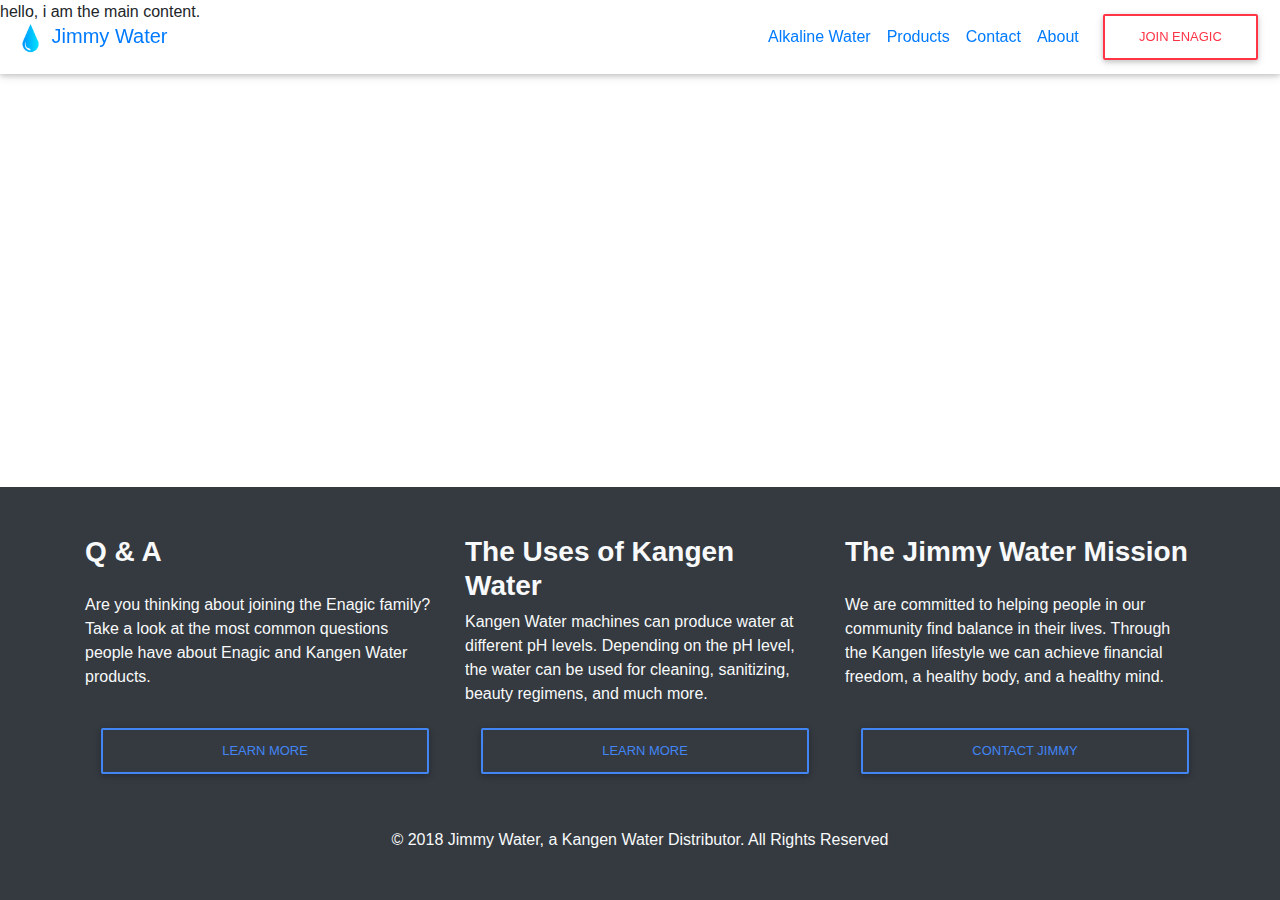
==== index.html @ 12854a45 "added page layout template to each page with working page links, footer, and favicon." ====
<!DOCTYPE html>

<head>
  <title>Kangen Water Distributor & Enagic Sponsor | Jimmy Water</title>
  <meta name="description" content="Jimmy Water is the premier distributor of Kangen Water products and your number one source for alkaline water education and news" />
  <meta charset="utf-8" />
  <meta http-equiv="X-UA-Compatible" content="IE=edge" />
  <meta name="viewport" content="width=device-width, initial-scale=1" />
  <link rel="apple-touch-icon" sizes="57x57" href="/assets/favicon/apple-icon-57x57.png">
  <link rel="apple-touch-icon" sizes="60x60" href="/assets/favicon/apple-icon-60x60.png">
  <link rel="apple-touch-icon" sizes="72x72" href="/assets/favicon/apple-icon-72x72.png">
  <link rel="apple-touch-icon" sizes="76x76" href="/assets/favicon/apple-icon-76x76.png">
  <link rel="apple-touch-icon" sizes="114x114" href="/assets/favicon/apple-icon-114x114.png">
  <link rel="apple-touch-icon" sizes="120x120" href="/assets/favicon/apple-icon-120x120.png">
  <link rel="apple-touch-icon" sizes="144x144" href="/assets/favicon/apple-icon-144x144.png">
  <link rel="apple-touch-icon" sizes="152x152" href="/assets/favicon/apple-icon-152x152.png">
  <link rel="apple-touch-icon" sizes="180x180" href="/assets/favicon/apple-icon-180x180.png">
  <link rel="icon" type="image/png" sizes="192x192" href="/assets/favicon/android-icon-192x192.png">
  <link rel="icon" type="image/png" sizes="32x32" href="/assets/favicon/favicon-32x32.png">
  <link rel="icon" type="image/png" sizes="96x96" href="/assets/favicon/favicon-96x96.png">
  <link rel="icon" type="image/png" sizes="16x16" href="/assets/favicon/favicon-16x16.png">
  <link rel="manifest" href="/assets/favicon/manifest.json">
  <meta name="msapplication-TileColor" content="#ffffff">
  <meta name="msapplication-TileImage" content="/assets/favicon/ms-icon-144x144.png">
  <meta name="theme-color" content="#ffffff">
  <link rel="stylesheet" href="/css/bootstrap.css" />
  <link rel="stylesheet" href="/css/styles.css" />
</head>

<body class="Site">
  <header class="fixed-top">
    <div class="container-fluid p-0">
      <nav class="navbar navbar-expand-md">
        <a class="navbar-brand" href="/">
          <img src="assets/favicon/android-icon-96x96.png" height="30" alt="Jimmy-Water-Logo">
          Jimmy Water
        </a>

        <button class="navbar-toggler" type="button" data-toggle="collapse" data-target="#navbarNav3" aria-controls="navbarNav3"
          aria-expanded="false" aria-label="Toggle navigation">
          <span class="navbar-toggler-icon"></span>
        </button>

        <div class="collapse navbar-collapse" id="navbarNav3">
          <ul class="navbar-nav ml-auto">
            <li class="nav-item active">
              <a class="nav-link" href="/pages/kangen-alkaline-water/">Alkaline Water <span class="sr-only">(current)</span></a>
            </li>
            <li class="nav-item">
              <a class="nav-link" href="/pages/kangen-alkaline-water/products/">Products</a>
            </li>
            <li class="nav-item">
              <a class="nav-link" href="/pages/contact-jimmy/">Contact</a>
            </li>
            <li class="nav-item">
              <a class="nav-link" href="/pages/about-jimmy/">About</a>
            </li>
          </ul>

          <a class="btn btn-outline-danger ml-md-3" href="/pages/join-enagic/">Join Enagic</a>
        </div>
      </nav>
    </div>
  </header>
  <main class="Site-content">
    <p>hello, i am the main content.</p>
  </main>
  <footer class="fdb-block footer-large bg-dark">
    <div class="container py-5">
      <div class="row align-items-top text-center text-md-left text-light">
        <div class="col-12 col-sm-6 col-md-4 d-flex flex-column justify-content-between">
          <h3><strong>Q & A</strong></h3>
          <p>Are you thinking about joining the Enagic family? Take a look at the most common questions people have
            about Enagic and Kangen Water products.</p>
          <a class="btn btn-outline-primary ml-md-3 text-center" href="/pages/kangen-alkaline-water/Q&A/">Learn More</a>
        </div>

        <div class="col-12 col-sm-6 col-md-4 mt-4 mt-sm-0 d-flex flex-column justify-content-between">
          <h3><strong>The Uses of Kangen Water</strong></h3>
          <p>Kangen Water machines can produce water at different pH levels. Depending on the pH level, the water can
            be
            used for cleaning, sanitizing, beauty regimens, and much more. </p>
          <a class="btn btn-outline-primary ml-md-3 text-center" href="/pages/kangen-alkaline-water/Q&A/">Learn
            More</a>
        </div>

        <div class="col-12 col-md-4 mt-5 mt-md-0 d-flex flex-column justify-content-between text-md-left text-light">
          <h3><strong>The Jimmy Water Mission</strong></h3>
          <p>We are committed to helping people in our community find balance in their lives. Through the Kangen
            lifestyle we can achieve financial freedom, a healthy body, and a healthy mind. </p>
          <a class="btn btn-outline-primary ml-md-3 text-center" href="/pages/contact-jimmy/">Contact Jimmy</a>
        </div>
      </div>

      <div class="row mt-5">
        <div class="col text-center text-light">
          © 2018 Jimmy Water, a Kangen Water Distributor. All Rights Reserved
        </div>
      </div>
    </div>
  </footer>
</body>

</html>
---- css/styles.css ----
/* KEEPS FOOTER AT BOTTOM OF PAGE */

.Site {
  display: flex;
  min-height: 100vh;
  flex-direction: column;
}

.Site-content {
  flex: 1;
}
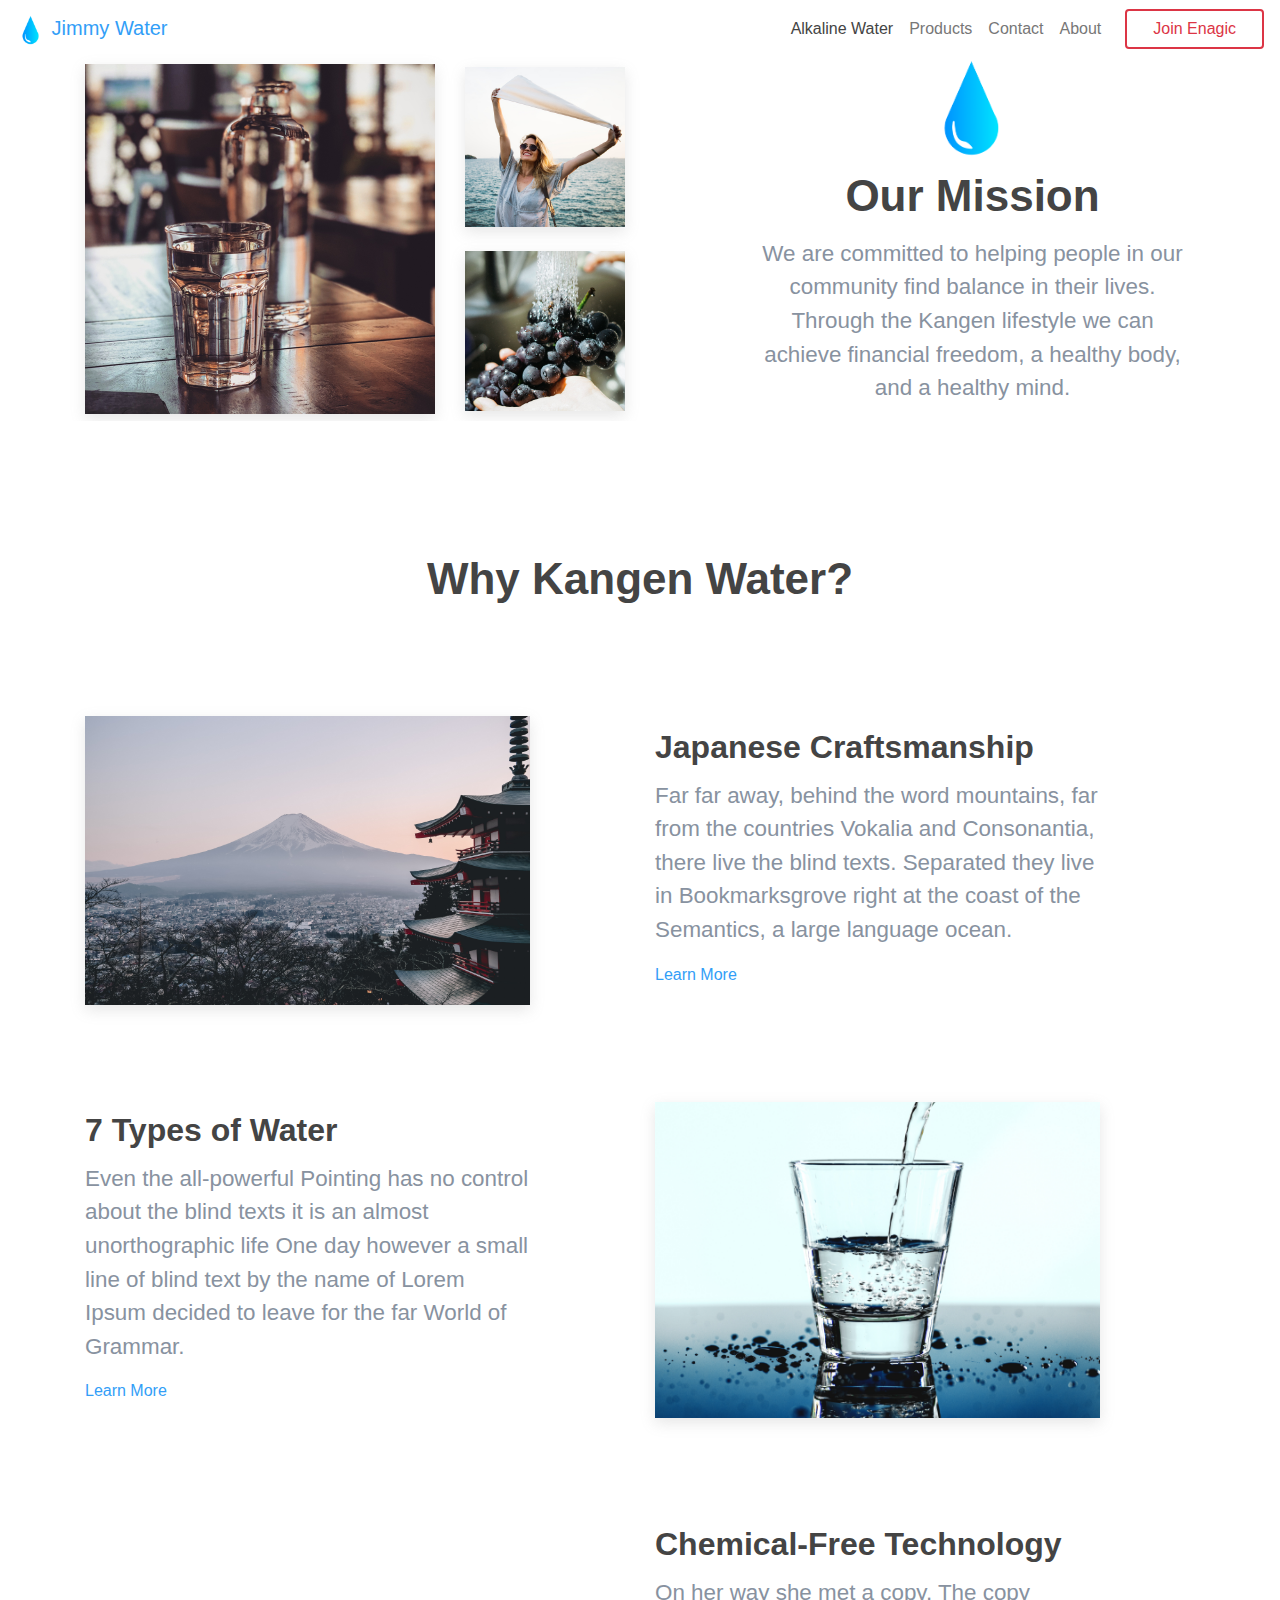
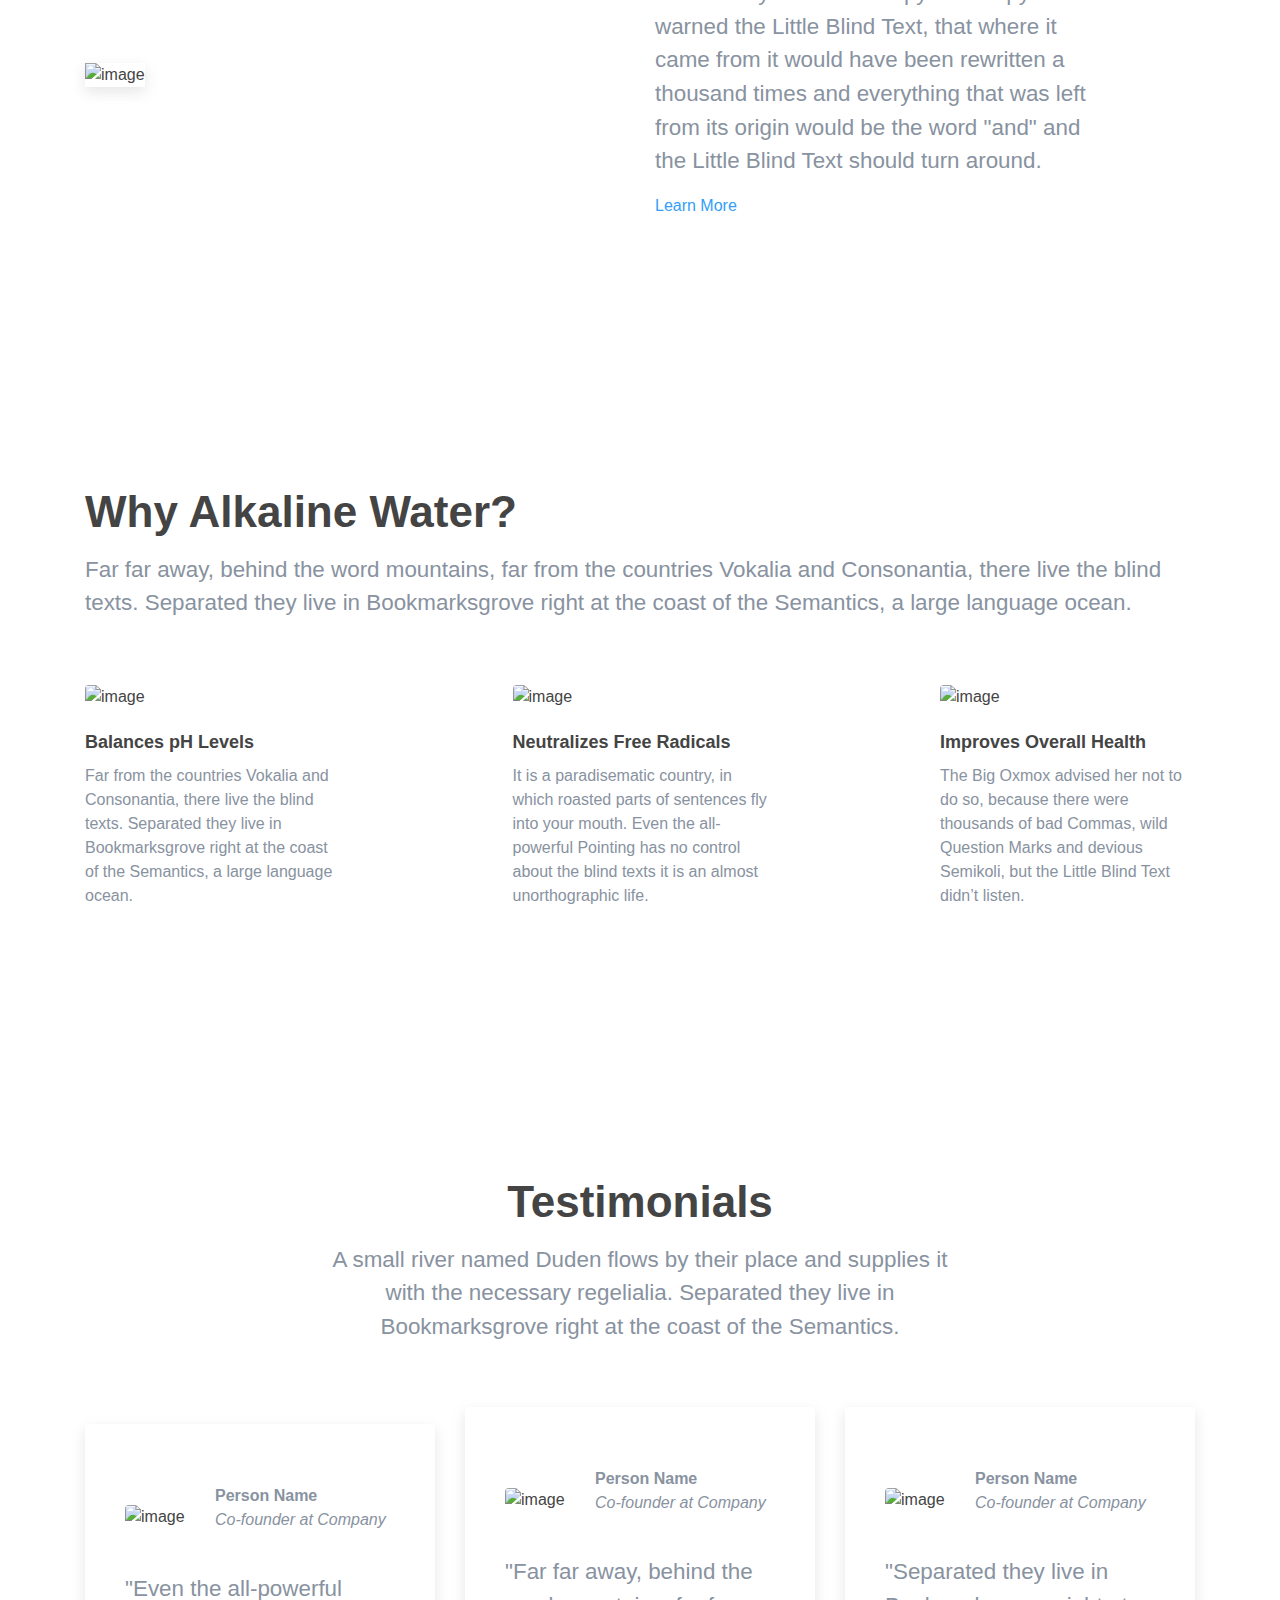
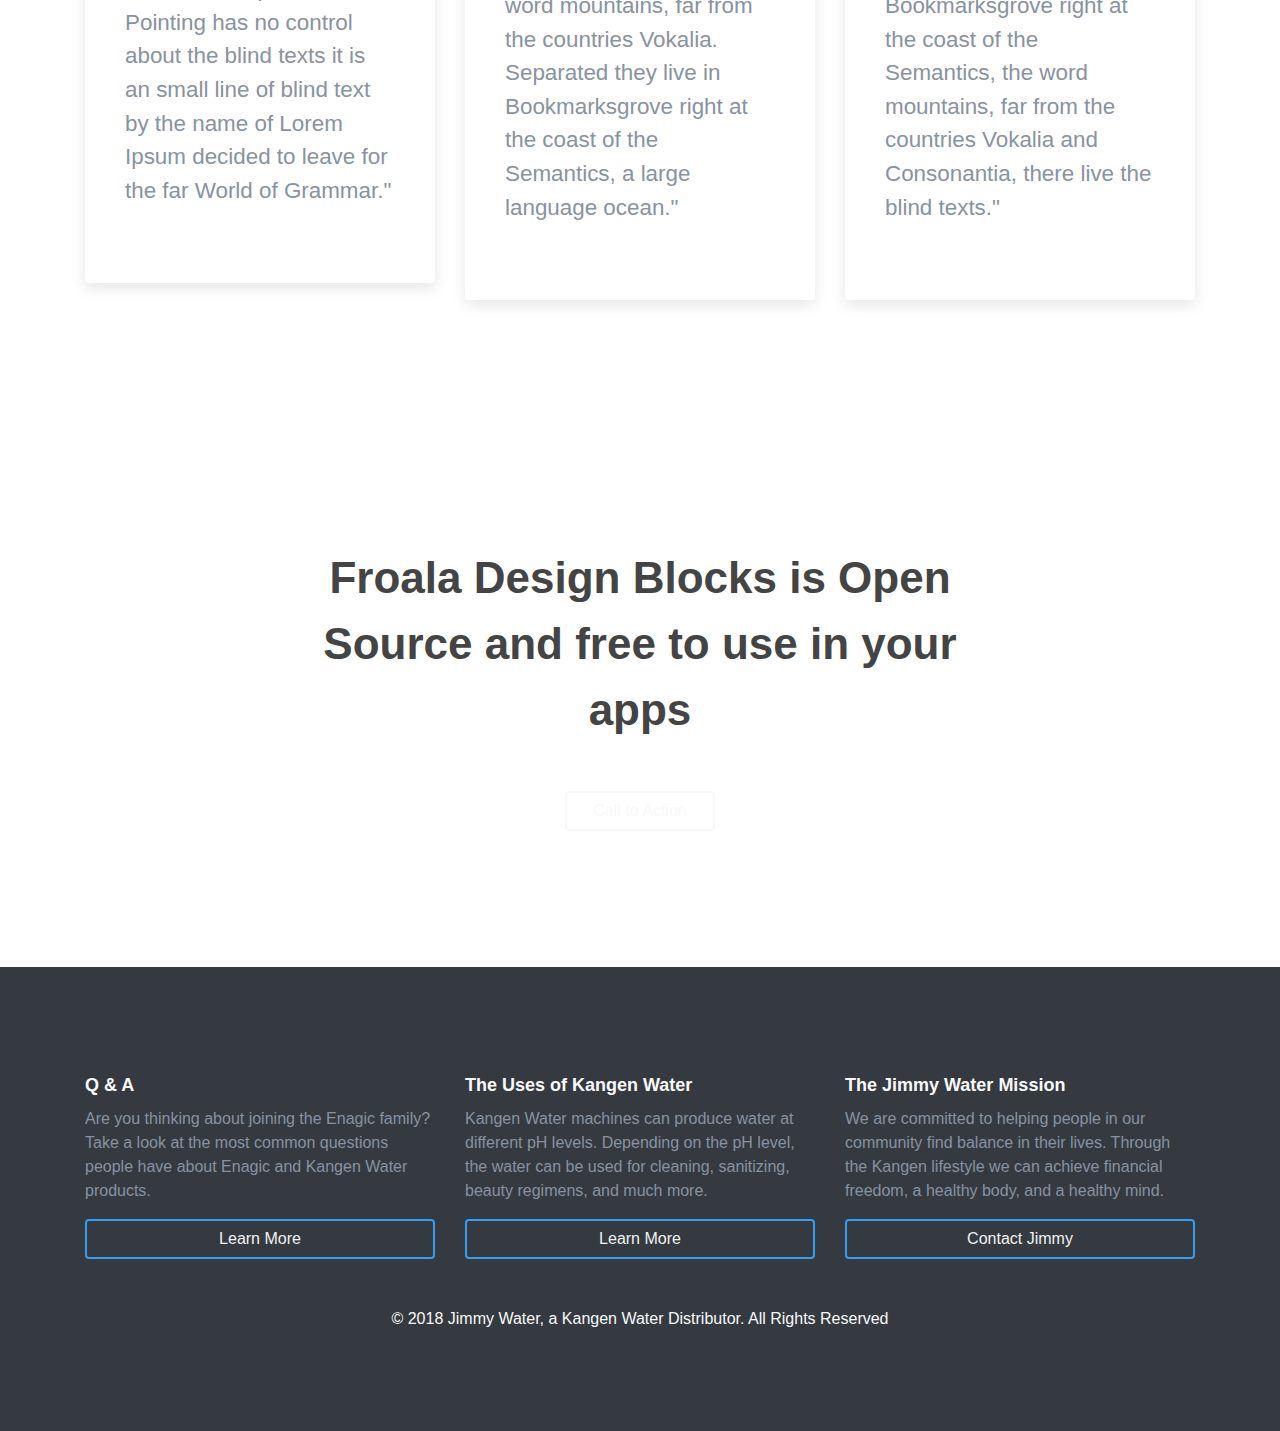
==== commit a4e983f5: "added content to homepage, fixed js file paths on each page" ====
--- a/index.html
+++ b/index.html
@@ -23,12 +23,14 @@
   <meta name="msapplication-TileColor" content="#ffffff">
   <meta name="msapplication-TileImage" content="/assets/favicon/ms-icon-144x144.png">
   <meta name="theme-color" content="#ffffff">
-  <link rel="stylesheet" href="/css/bootstrap.css" />
+  <link rel="stylesheet" href="/css/bootstrap.min.css" />
+  <link rel="stylesheet" href="/css/froala_blocks.min.css" />
   <link rel="stylesheet" href="/css/styles.css" />
 </head>
 
 <body class="Site">
-  <header class="fixed-top">
+
+  <header class="">
     <div class="container-fluid p-0">
       <nav class="navbar navbar-expand-md">
         <a class="navbar-brand" href="/">
@@ -63,16 +65,233 @@
     </div>
   </header>
   <main class="Site-content">
-    <p>hello, i am the main content.</p>
+    <section class="">
+      <div class="container">
+        <div class="row text-center align-items-center">
+          <div class="col-8 col-md-4">
+            <img alt="image" class="img-fluid shadow" src="/assets/Kangen-Alkaline-Water-in-Glass.jpg">
+          </div>
+
+          <div class="col-4 col-md-2">
+            <div class="row">
+              <div class="col-12">
+                <img alt="image" class="img-fluid shadow" src="/assets/woman-celebrates-enagic-family.jpg">
+              </div>
+            </div>
+
+            <div class="row mt-4">
+              <div class="col-12">
+                <img alt="image" class="img-fluid shadow" src="/assets/washing-fruit-alkaline-water.jpg">
+              </div>
+            </div>
+          </div>
+
+          <div class="col-12 col-md-6 col-lg-5 ml-auto pt-5 pt-md-0">
+            <img alt="Jimmy Water Logo" class="homepage-mission-logo" src="/assets/Jimmy-Water-Logo.png">
+            <h1>Our Mission</h1>
+            <p class="lead">We are committed to helping people in our community find balance in their lives. Through
+              the Kangen
+              lifestyle we can achieve financial freedom, a healthy body, and a healthy mind.</p>
+          </div>
+        </div>
+      </div>
+    </section>
+    <!-- WHY KANGEN WATER -->
+    <section class="fdb-block">
+      <div class="container">
+        <div class="row justify-content-center pb-5">
+          <div class="col-12 text-center">
+            <h1>Why Kangen Water?</h1>
+          </div>
+        </div>
+
+        <div class="row text-left align-items-center pt-5 pb-md-5">
+          <div class="col-4 col-md-5">
+            <img alt="image" class="img-fluid shadow" src="/assets/japan-mount-fiji.jpg">
+          </div>
+
+          <div class="col-12 col-md-5 m-md-auto">
+            <h2><strong>Japanese Craftsmanship</strong></h2>
+            <p class="lead">Far far away, behind the word mountains, far from the countries Vokalia and Consonantia,
+              there live the blind texts. Separated they live in Bookmarksgrove right at the coast of the Semantics, a
+              large language ocean.</p>
+            <p><a href="https://www.froala.com">Learn More <i class="fas fa-angle-right"></i></a></p>
+          </div>
+        </div>
+
+        <div class="row text-left align-items-center pt-5 pb-md-5">
+          <div class="col-4 col-md-5 m-md-auto order-md-5">
+            <img alt="image" class="img-fluid shadow" src="/assets/glass-of-water.jpg">
+          </div>
+
+          <div class="col-12 col-md-5">
+            <h2><strong>7 Types of Water</strong></h2>
+            <p class="lead">Even the all-powerful Pointing has no control about the blind texts it is an almost
+              unorthographic life One day however a small line of blind text by the name of Lorem Ipsum decided to
+              leave for the far World of Grammar.</p>
+            <p><a href="https://www.froala.com">Learn More <i class="fas fa-angle-right"></i></a></p>
+          </div>
+        </div>
+
+        <div class="row text-left align-items-center pt-5">
+          <div class="col-4 col-md-5">
+            <img alt="image" class="img-fluid shadow" src="/assets/chemical-bottled-water.jpg">
+          </div>
+
+          <div class="col-12 col-md-5 m-md-auto">
+            <h2><strong>Chemical-Free Technology</strong></h2>
+            <p class="lead">On her way she met a copy. The copy warned the Little Blind Text, that where it came from
+              it would have been rewritten a thousand times and everything that was left from its origin would be the
+              word "and" and the Little Blind Text should turn
+              around.
+            </p>
+            <p><a href="https://www.froala.com">Learn More <i class="fas fa-angle-right"></i></a></p>
+          </div>
+        </div>
+      </div>
+    </section>
+    <!-- WHY ALKALINE WATER? -->
+    <section class="fdb-block">
+      <div class="container">
+        <div class="row justify-content-center">
+          <div class="col-12 text-left">
+            <h1>Why Alkaline Water?</h1>
+            <p class="lead">Far far away, behind the word mountains, far from the countries Vokalia and Consonantia,
+              there live the blind texts. Separated they live in Bookmarksgrove right at the coast of the Semantics, a
+              large language ocean.</p>
+          </div>
+        </div>
+
+        <div class="row text-left mt-5">
+          <div class="col-12 col-sm-8 col-md-4 col-lg-3 m-sm-auto mr-md-auto ml-md-0">
+            <img alt="image" class="img-fluid rounded" src="./imgs/hero/blue.svg">
+            <h3><strong>Balances pH Levels</strong></h3>
+            <p>Far from the countries Vokalia and Consonantia, there live the blind texts. Separated they live in
+              Bookmarksgrove right at the coast of the Semantics, a large language ocean.</p>
+          </div>
+
+          <div class="col-12 col-sm-8 col-md-4 col-lg-3 m-sm-auto pt-5 pt-md-0">
+            <img alt="image" class="img-fluid rounded" src="./imgs/hero/red.svg">
+            <h3><strong>Neutralizes Free Radicals</strong></h3>
+            <p> It is a paradisematic country, in which roasted parts of sentences fly into your mouth. Even the
+              all-powerful Pointing has no control about the blind texts it is an almost unorthographic life.</p>
+          </div>
+
+          <div class="col-12 col-sm-8 col-md-4 col-lg-3 m-sm-auto ml-md-auto mr-md-0 pt-5 pt-md-0">
+            <img alt="image" class="img-fluid rounded" src="./imgs/hero/yellow.svg">
+            <h3><strong>Improves Overall Health</strong></h3>
+            <p>The Big Oxmox advised her not to do so, because there were thousands of bad Commas, wild Question Marks
+              and devious Semikoli, but the Little Blind Text didn’t listen.</p>
+          </div>
+        </div>
+      </div>
+    </section>
+    <!-- TESTIMONIALS -->
+    <section class="fdb-block" style="background-image: url(imgs/shapes/9.svg);">
+      <div class="container">
+        <div class="row text-center justify-content-center">
+          <div class="col-md-10 col-lg-8 col-xl-7">
+            <h1>Testimonials</h1>
+            <p class="lead">A small river named Duden flows by their place and supplies it with the necessary
+              regelialia. Separated they live in Bookmarksgrove right at the coast of the Semantics.</p>
+          </div>
+        </div>
+
+        <div class="row mt-5 align-items-center justify-content-center">
+          <div class="col-md-8 col-lg-4">
+            <div class="fdb-box">
+              <div class="row no-gutters align-items-center">
+                <div class="col-3">
+                  <img alt="image" class="img-fluid rounded" src="./imgs/people/1.jpg">
+                </div>
+                <div class="col-8 ml-auto">
+                  <p>
+                    <strong>Person Name</strong><br>
+                    <em>Co-founder at Company</em>
+                  </p>
+                </div>
+              </div>
+              <div class="row mt-4">
+                <div class="col-12">
+                  <p class="lead">
+                    "Even the all-powerful Pointing has no control about the blind texts it is an small line of blind
+                    text by the name of Lorem Ipsum decided to leave for the far World of Grammar."
+                  </p>
+                </div>
+              </div>
+            </div>
+          </div>
+
+          <div class="col-md-8 col-lg-4 mt-4 mt-lg-0">
+            <div class="fdb-box">
+              <div class="row no-gutters align-items-center">
+                <div class="col-3">
+                  <img alt="image" class="img-fluid rounded" src="./imgs/people/3.jpg">
+                </div>
+                <div class="col-8 ml-auto">
+                  <p>
+                    <strong>Person Name</strong><br>
+                    <em>Co-founder at Company</em>
+                  </p>
+                </div>
+              </div>
+              <div class="row mt-4">
+                <div class="col-12">
+                  <p class="lead">
+                    "Far far away, behind the word mountains, far from the countries Vokalia. Separated they live in
+                    Bookmarksgrove right at the coast of the Semantics, a large language ocean."
+                  </p>
+                </div>
+              </div>
+            </div>
+          </div>
+
+          <div class="col-md-8 col-lg-4 mt-4 mt-lg-0">
+            <div class="fdb-box">
+              <div class="row no-gutters align-items-center">
+                <div class="col-3">
+                  <img alt="image" class="img-fluid rounded" src="./imgs/people/2.jpg">
+                </div>
+                <div class="col-8 ml-auto">
+                  <p>
+                    <strong>Person Name</strong><br>
+                    <em>Co-founder at Company</em>
+                  </p>
+                </div>
+              </div>
+              <div class="row mt-4">
+                <div class="col-12">
+                  <p class="lead">
+                    "Separated they live in Bookmarksgrove right at the coast of the Semantics, the word mountains, far
+                    from the countries Vokalia and Consonantia, there live the blind texts."
+                  </p>
+                </div>
+              </div>
+            </div>
+          </div>
+        </div>
+      </div>
+    </section>
+    <!-- CALL TO ACTION -->
+    <section class="fdb-block fdb-viewport">
+      <div class="container align-items-center justify-content-center d-flex">
+        <div class="row justify-content-center text-center">
+          <div class="col-12 col-md-10 col-lg-8">
+            <h1>Froala Design Blocks is Open Source and free to use in your apps</h1>
+            <p class="mt-5"><a href="https://www.froala.com" class="btn btn-outline-light">Call to Action</a></p>
+          </div>
+        </div>
+      </div>
+    </section>
   </main>
   <footer class="fdb-block footer-large bg-dark">
-    <div class="container py-5">
+    <div class="container">
       <div class="row align-items-top text-center text-md-left text-light">
         <div class="col-12 col-sm-6 col-md-4 d-flex flex-column justify-content-between">
           <h3><strong>Q & A</strong></h3>
           <p>Are you thinking about joining the Enagic family? Take a look at the most common questions people have
             about Enagic and Kangen Water products.</p>
-          <a class="btn btn-outline-primary ml-md-3 text-center" href="/pages/kangen-alkaline-water/Q&A/">Learn More</a>
+          <a class="btn btn-outline-primary text-center" href="/pages/kangen-alkaline-water/Q&A/">Learn More</a>
         </div>
 
         <div class="col-12 col-sm-6 col-md-4 mt-4 mt-sm-0 d-flex flex-column justify-content-between">
@@ -80,15 +299,15 @@
           <p>Kangen Water machines can produce water at different pH levels. Depending on the pH level, the water can
             be
             used for cleaning, sanitizing, beauty regimens, and much more. </p>
-          <a class="btn btn-outline-primary ml-md-3 text-center" href="/pages/kangen-alkaline-water/Q&A/">Learn
+          <a class="btn btn-outline-primary text-center" href="/pages/kangen-alkaline-water/Q&A/">Learn
             More</a>
         </div>
 
         <div class="col-12 col-md-4 mt-5 mt-md-0 d-flex flex-column justify-content-between text-md-left text-light">
           <h3><strong>The Jimmy Water Mission</strong></h3>
           <p>We are committed to helping people in our community find balance in their lives. Through the Kangen
-            lifestyle we can achieve financial freedom, a healthy body, and a healthy mind. </p>
-          <a class="btn btn-outline-primary ml-md-3 text-center" href="/pages/contact-jimmy/">Contact Jimmy</a>
+            lifestyle we can achieve financial freedom, a healthy body, and a healthy mind.</p>
+          <a class="btn btn-outline-primary text-center" href="/pages/contact-jimmy/">Contact Jimmy</a>
         </div>
       </div>
 
@@ -99,6 +318,9 @@
       </div>
     </div>
   </footer>
+  <script src="/js/jquery-3.3.1.min.js"></script>
+  <script src="/js/popper.min.js"></script>
+  <script src="/js/bootstrap.min.js"></script>
 </body>
 
 </html>--- a/css/froala_blocks.min.css
+++ b/css/froala_blocks.min.css
@@ -0,0 +1 @@
+dl,ol,p,pre,ul{margin-top:0;margin-bottom:1rem}address,dl,ol,p,pre,ul{margin-bottom:1rem}img,svg{vertical-align:middle}body,caption{text-align:left}dd,h1,h2,h3,h4,h5,h6,label{margin-bottom:.5rem}pre,textarea{overflow:auto}article,aside,figcaption,figure,footer,header,hgroup,legend,main,nav,section{display:block}address,legend{line-height:inherit}progress,sub,sup{vertical-align:baseline}label,output{display:inline-block}button,hr,input{overflow:visible}.fdb-block,.fdb-block .container{background-position:center;background-repeat:no-repeat}*,::after,::before{box-sizing:border-box}html{font-family:sans-serif;line-height:1.15;-webkit-text-size-adjust:100%;-ms-text-size-adjust:100%;-ms-overflow-style:scrollbar;-webkit-tap-highlight-color:transparent}@-ms-viewport{width:device-width}body{margin:0;font-family:Lato,Helvetica,Arial;font-size:1em;font-weight:400;line-height:1.5;color:#444;background-color:#fff}[tabindex="-1"]:focus{outline:0!important}abbr[data-original-title],abbr[title]{text-decoration:underline;text-decoration:underline dotted;cursor:help;border-bottom:0}.btn:not(:disabled):not(.disabled),summary{cursor:pointer}address{font-style:normal}ol ol,ol ul,ul ol,ul ul{margin-bottom:0}dt{font-weight:700}dd{margin-left:0}blockquote,figure{margin:0 0 1rem}dfn{font-style:italic}b,strong{font-weight:bolder}small{font-size:80%}sub,sup{position:relative;font-size:75%;line-height:0}sub{bottom:-.25em}sup{top:-.5em}a{color:#329ef7;text-decoration:none;background-color:transparent;-webkit-text-decoration-skip:objects}a:hover{color:#0056b3;text-decoration:underline}a:not([href]):not([tabindex]),a:not([href]):not([tabindex]):focus,a:not([href]):not([tabindex]):hover{color:inherit;text-decoration:none}a:not([href]):not([tabindex]):focus{outline:0}code,kbd,pre,samp{font-family:SFMono-Regular,Menlo,Monaco,Consolas,"Liberation Mono","Courier New",monospace;font-size:1em}pre{-ms-overflow-style:scrollbar}img{border-style:none}svg{overflow:hidden}table{border-collapse:collapse}caption{padding-top:.75rem;padding-bottom:.75rem;color:#6c757d;caption-side:bottom}th{text-align:inherit}button{border-radius:0}button:focus{outline:dotted 1px;outline:-webkit-focus-ring-color auto 5px}button,input,optgroup,select,textarea{margin:0;font-family:inherit;font-size:inherit;line-height:inherit}button,select{text-transform:none}[type=reset],[type=submit],button,html [type=button]{-webkit-appearance:button}[type=button]::-moz-focus-inner,[type=reset]::-moz-focus-inner,[type=submit]::-moz-focus-inner,button::-moz-focus-inner{padding:0;border-style:none}input[type=radio],input[type=checkbox]{box-sizing:border-box;padding:0}input[type=datetime-local],input[type=month],input[type=date],input[type=time]{-webkit-appearance:listbox}textarea{resize:vertical}fieldset{min-width:0;padding:0;margin:0;border:0}legend{width:100%;max-width:100%;padding:0;margin-bottom:.5rem;font-size:1.5rem;color:inherit;white-space:normal}[type=number]::-webkit-inner-spin-button,[type=number]::-webkit-outer-spin-button{height:auto}[type=search]{outline-offset:-2px;-webkit-appearance:none}[type=search]::-webkit-search-cancel-button,[type=search]::-webkit-search-decoration{-webkit-appearance:none}::-webkit-file-upload-button{font:inherit;-webkit-appearance:button}summary{display:list-item}template{display:none}[hidden]{display:none!important}.h1,.h2,.h3,.h4,.h5,.h6,h1,h2,h3,h4,h5,h6{margin-bottom:.5rem;font-family:inherit;font-weight:600;line-height:1.5;color:inherit}.blockquote,hr{margin-bottom:1rem}.h1,h1{font-size:2.75rem}.h2,h2{font-size:2rem}.h3,h3{font-size:1.125rem}.h4,h4{font-size:1rem}.h5,h5{font-size:.875rem}.h6,h6{font-size:.813rem}.lead{font-size:1.4rem;font-weight:400}.display-1,.display-2,.display-3,.display-4{font-weight:300;line-height:1.2}.display-1{font-size:6rem}.display-2{font-size:5.5rem}.display-3{font-size:4.5rem}.display-4{font-size:3.5rem}.btn,.btn-link,.small,p,small{font-weight:400}hr{box-sizing:content-box;height:0;margin-top:1rem;border:0;border-top:1px solid rgba(0,0,0,.1)}.fdb-block,.rounded{overflow:hidden}.small,small{font-size:80%}.mark,mark{padding:.2em;background-color:#fcf8e3}.list-inline,.list-unstyled{padding-left:0;list-style:none}.list-inline-item{display:inline-block}.list-inline-item:not(:last-child){margin-right:.5rem}.initialism{font-size:90%;text-transform:uppercase}.blockquote{font-size:1.25rem}.blockquote-footer{display:block;font-size:80%;color:#6c757d}.blockquote-footer::before{content:"\2014 \00A0"}.form-control{display:block;width:100%;height:calc(2.25rem + .25rem);padding:.375rem .75rem;font-size:1em;line-height:1.5;color:#495057;background-color:#fff;background-clip:padding-box;border:1px solid #ced4da;border-radius:.25rem;transition:border-color .15s ease-in-out,box-shadow .15s ease-in-out}@media screen and (prefers-reduced-motion:reduce){.form-control{transition:none}}.form-control::-ms-expand{background-color:transparent;border:0}.form-control:focus{color:#495057;background-color:#fff;border-color:#80bdff;outline:0;box-shadow:0 0 0 .2rem rgba(0,123,255,.25)}.form-control::placeholder{color:#6c757d;opacity:1}.form-control:disabled,.form-control[readonly]{background-color:#e9ecef;opacity:1}select.form-control:focus::-ms-value{color:#495057;background-color:#fff}.form-control-file,.form-control-range{display:block;width:100%}.col-form-label{padding-top:calc(.375rem + 1px);padding-bottom:calc(.375rem + 1px);margin-bottom:0;font-size:inherit;line-height:1.5}.col-form-label-lg{padding-top:calc(.5rem + 1px);padding-bottom:calc(.5rem + 1px);font-size:1.25rem;line-height:1.5}.col-form-label-sm{padding-top:calc(.25rem + 1px);padding-bottom:calc(.25rem + 1px);font-size:.875rem;line-height:1.5}.form-control-plaintext{display:block;width:100%;padding-top:.375rem;padding-bottom:.375rem;margin-bottom:0;line-height:1.5;color:#212529;background-color:transparent;border:solid transparent;border-width:1px 0}.custom-file-input.is-valid~.custom-file-label,.custom-select.is-valid,.form-control.is-valid,.was-validated .custom-file-input:valid~.custom-file-label,.was-validated .custom-select:valid,.was-validated .form-control:valid{border-color:#28a745}.form-control-plaintext.form-control-lg,.form-control-plaintext.form-control-sm{padding-right:0;padding-left:0}.form-control-sm{height:calc(1.8125rem + .25rem);padding:.25rem .5rem;font-size:.875rem;line-height:1.5;border-radius:.2rem}.form-control-lg{height:calc(2.875rem + .25rem);padding:.5rem 1rem;font-size:1.25rem;line-height:1.5;border-radius:.3rem}select.form-control[multiple],select.form-control[size],textarea.form-control{height:auto}.form-group{margin-bottom:1rem}.form-text{display:block;margin-top:.25rem}.form-row{display:flex;flex-wrap:wrap;margin-right:-5px;margin-left:-5px}.form-row>.col,.form-row>[class*=col-]{padding-right:5px;padding-left:5px}.form-check{position:relative;display:block;padding-left:1.25rem}.form-check-input{position:absolute;margin-top:.3rem;margin-left:-1.25rem}.form-check-input:disabled~.form-check-label{color:#6c757d}.form-check-label{margin-bottom:0}.form-check-inline{display:inline-flex;align-items:center;padding-left:0;margin-right:.75rem}.form-check-inline .form-check-input{position:static;margin-top:0;margin-right:.3125rem;margin-left:0}.invalid-tooltip,.valid-tooltip{position:absolute;top:100%;z-index:5;max-width:100%;padding:.25rem .5rem;border-radius:.25rem;line-height:1.5}.valid-feedback{display:none;width:100%;margin-top:.25rem;font-size:80%;color:#28a745}.valid-tooltip{display:none;margin-top:.1rem;font-size:.875rem;color:#fff;background-color:rgba(40,167,69,.9)}.custom-control-input.is-valid~.valid-feedback,.custom-control-input.is-valid~.valid-tooltip,.custom-file-input.is-valid~.valid-feedback,.custom-file-input.is-valid~.valid-tooltip,.custom-select.is-valid~.valid-feedback,.custom-select.is-valid~.valid-tooltip,.form-check-input.is-valid~.valid-feedback,.form-check-input.is-valid~.valid-tooltip,.form-control-file.is-valid~.valid-feedback,.form-control-file.is-valid~.valid-tooltip,.form-control.is-valid~.valid-feedback,.form-control.is-valid~.valid-tooltip,.was-validated .custom-control-input:valid~.valid-feedback,.was-validated .custom-control-input:valid~.valid-tooltip,.was-validated .custom-file-input:valid~.valid-feedback,.was-validated .custom-file-input:valid~.valid-tooltip,.was-validated .custom-select:valid~.valid-feedback,.was-validated .custom-select:valid~.valid-tooltip,.was-validated .form-check-input:valid~.valid-feedback,.was-validated .form-check-input:valid~.valid-tooltip,.was-validated .form-control-file:valid~.valid-feedback,.was-validated .form-control-file:valid~.valid-tooltip,.was-validated .form-control:valid~.valid-feedback,.was-validated .form-control:valid~.valid-tooltip{display:block}.custom-control-input.is-valid~.custom-control-label,.form-check-input.is-valid~.form-check-label,.was-validated .custom-control-input:valid~.custom-control-label,.was-validated .form-check-input:valid~.form-check-label{color:#28a745}.custom-select.is-valid:focus,.form-control.is-valid:focus,.was-validated .custom-select:valid:focus,.was-validated .form-control:valid:focus{border-color:#28a745;box-shadow:0 0 0 .2rem rgba(40,167,69,.25)}.custom-control-input.is-valid~.custom-control-label::before,.was-validated .custom-control-input:valid~.custom-control-label::before{background-color:#71dd8a}.custom-control-input.is-valid:checked~.custom-control-label::before,.was-validated .custom-control-input:valid:checked~.custom-control-label::before{background-color:#34ce57}.custom-control-input.is-valid:focus~.custom-control-label::before,.was-validated .custom-control-input:valid:focus~.custom-control-label::before{box-shadow:0 0 0 1px #fff,0 0 0 .2rem rgba(40,167,69,.25)}.custom-file-input.is-valid~.custom-file-label::after,.was-validated .custom-file-input:valid~.custom-file-label::after{border-color:inherit}.custom-file-input.is-invalid~.custom-file-label,.custom-select.is-invalid,.form-control.is-invalid,.was-validated .custom-file-input:invalid~.custom-file-label,.was-validated .custom-select:invalid,.was-validated .form-control:invalid{border-color:#dc3545}.custom-file-input.is-valid:focus~.custom-file-label,.was-validated .custom-file-input:valid:focus~.custom-file-label{box-shadow:0 0 0 .2rem rgba(40,167,69,.25)}.invalid-feedback{display:none;width:100%;margin-top:.25rem;font-size:80%;color:#dc3545}.invalid-tooltip{display:none;margin-top:.1rem;font-size:.875rem;color:#fff;background-color:rgba(220,53,69,.9)}.custom-control-input.is-invalid~.invalid-feedback,.custom-control-input.is-invalid~.invalid-tooltip,.custom-file-input.is-invalid~.invalid-feedback,.custom-file-input.is-invalid~.invalid-tooltip,.custom-select.is-invalid~.invalid-feedback,.custom-select.is-invalid~.invalid-tooltip,.form-check-input.is-invalid~.invalid-feedback,.form-check-input.is-invalid~.invalid-tooltip,.form-control-file.is-invalid~.invalid-feedback,.form-control-file.is-invalid~.invalid-tooltip,.form-control.is-invalid~.invalid-feedback,.form-control.is-invalid~.invalid-tooltip,.was-validated .custom-control-input:invalid~.invalid-feedback,.was-validated .custom-control-input:invalid~.invalid-tooltip,.was-validated .custom-file-input:invalid~.invalid-feedback,.was-validated .custom-file-input:invalid~.invalid-tooltip,.was-validated .custom-select:invalid~.invalid-feedback,.was-validated .custom-select:invalid~.invalid-tooltip,.was-validated .form-check-input:invalid~.invalid-feedback,.was-validated .form-check-input:invalid~.invalid-tooltip,.was-validated .form-control-file:invalid~.invalid-feedback,.was-validated .form-control-file:invalid~.invalid-tooltip,.was-validated .form-control:invalid~.invalid-feedback,.was-validated .form-control:invalid~.invalid-tooltip{display:block}.custom-control-input.is-invalid~.custom-control-label,.form-check-input.is-invalid~.form-check-label,.was-validated .custom-control-input:invalid~.custom-control-label,.was-validated .form-check-input:invalid~.form-check-label{color:#dc3545}.custom-select.is-invalid:focus,.form-control.is-invalid:focus,.was-validated .custom-select:invalid:focus,.was-validated .form-control:invalid:focus{border-color:#dc3545;box-shadow:0 0 0 .2rem rgba(220,53,69,.25)}.custom-control-input.is-invalid~.custom-control-label::before,.was-validated .custom-control-input:invalid~.custom-control-label::before{background-color:#efa2a9}.custom-control-input.is-invalid:checked~.custom-control-label::before,.was-validated .custom-control-input:invalid:checked~.custom-control-label::before{background-color:#e4606d}.custom-control-input.is-invalid:focus~.custom-control-label::before,.was-validated .custom-control-input:invalid:focus~.custom-control-label::before{box-shadow:0 0 0 1px #fff,0 0 0 .2rem rgba(220,53,69,.25)}.custom-file-input.is-invalid~.custom-file-label::after,.was-validated .custom-file-input:invalid~.custom-file-label::after{border-color:inherit}.custom-file-input.is-invalid:focus~.custom-file-label,.was-validated .custom-file-input:invalid:focus~.custom-file-label{box-shadow:0 0 0 .2rem rgba(220,53,69,.25)}.form-inline{display:flex;flex-flow:row wrap;align-items:center}.form-inline .form-check{width:100%}@media (min-width:576px){.form-inline label{display:flex;align-items:center;justify-content:center;margin-bottom:0}.form-inline .form-group{display:flex;flex:0 0 auto;flex-flow:row wrap;align-items:center;margin-bottom:0}.form-inline .form-control{display:inline-block;width:auto;vertical-align:middle}.form-inline .form-control-plaintext{display:inline-block}.form-inline .custom-select,.form-inline .input-group{width:auto}.form-inline .form-check{display:flex;align-items:center;justify-content:center;width:auto;padding-left:0}.form-inline .form-check-input{position:relative;margin-top:0;margin-right:.25rem;margin-left:0}.form-inline .custom-control{align-items:center;justify-content:center}.form-inline .custom-control-label{margin-bottom:0}}.btn-block,input[type=button].btn-block,input[type=reset].btn-block,input[type=submit].btn-block{width:100%}.btn{display:inline-block;text-align:center;white-space:nowrap;vertical-align:middle;user-select:none;border:.125rem solid transparent;padding:.375rem 1.625rem;font-size:1em;line-height:1.5;border-radius:.25rem;transition:color .15s ease-in-out,background-color .15s ease-in-out,border-color .15s ease-in-out,box-shadow .15s ease-in-out}@media screen and (prefers-reduced-motion:reduce){.btn{transition:none}}.btn:focus,.btn:hover{text-decoration:none}.btn.focus,.btn:focus{outline:0;box-shadow:0 0 0 .2rem rgba(0,123,255,.25)}.btn-primary.focus,.btn-primary:focus,.btn-primary:not(:disabled):not(.disabled).active:focus,.btn-primary:not(:disabled):not(.disabled):active:focus,.show>.btn-primary.dropdown-toggle:focus{box-shadow:0 0 0 .2rem rgba(50,158,247,.5)}.btn.disabled,.btn:disabled{opacity:.65}a.btn.disabled,fieldset:disabled a.btn{pointer-events:none}.btn-primary{color:#fff;background-color:#329ef7;border-color:#329ef7}.btn-primary:hover{color:#fff;background-color:#0d8df6;border-color:#0986ed}.btn-primary.disabled,.btn-primary:disabled{color:#fff;background-color:#329ef7;border-color:#329ef7}.btn-primary:not(:disabled):not(.disabled).active,.btn-primary:not(:disabled):not(.disabled):active,.show>.btn-primary.dropdown-toggle{color:#fff;background-color:#0986ed;border-color:#097fe0}.btn-secondary.focus,.btn-secondary:focus,.btn-secondary:not(:disabled):not(.disabled).active:focus,.btn-secondary:not(:disabled):not(.disabled):active:focus,.show>.btn-secondary.dropdown-toggle:focus{box-shadow:0 0 0 .2rem rgba(254,102,85,.5)}.btn-secondary{color:#fff;background-color:#fe6655;border-color:#fe6655}.btn-secondary:hover{color:#fff;background-color:#fe442f;border-color:#fe3822}.btn-secondary.disabled,.btn-secondary:disabled{color:#fff;background-color:#fe6655;border-color:#fe6655}.btn-secondary:not(:disabled):not(.disabled).active,.btn-secondary:not(:disabled):not(.disabled):active,.show>.btn-secondary.dropdown-toggle{color:#fff;background-color:#fe3822;border-color:#fe2d16}.btn-success.focus,.btn-success:focus,.btn-success:not(:disabled):not(.disabled).active:focus,.btn-success:not(:disabled):not(.disabled):active:focus,.show>.btn-success.dropdown-toggle:focus{box-shadow:0 0 0 .2rem rgba(40,167,69,.5)}.btn-success{color:#fff;background-color:#28a745;border-color:#28a745}.btn-success:hover{color:#fff;background-color:#218838;border-color:#1e7e34}.btn-success.disabled,.btn-success:disabled{color:#fff;background-color:#28a745;border-color:#28a745}.btn-success:not(:disabled):not(.disabled).active,.btn-success:not(:disabled):not(.disabled):active,.show>.btn-success.dropdown-toggle{color:#fff;background-color:#1e7e34;border-color:#1c7430}.btn-info.focus,.btn-info:focus,.btn-info:not(:disabled):not(.disabled).active:focus,.btn-info:not(:disabled):not(.disabled):active:focus,.show>.btn-info.dropdown-toggle:focus{box-shadow:0 0 0 .2rem rgba(23,162,184,.5)}.btn-info{color:#fff;background-color:#17a2b8;border-color:#17a2b8}.btn-info:hover{color:#fff;background-color:#138496;border-color:#117a8b}.btn-info.disabled,.btn-info:disabled{color:#fff;background-color:#17a2b8;border-color:#17a2b8}.btn-info:not(:disabled):not(.disabled).active,.btn-info:not(:disabled):not(.disabled):active,.show>.btn-info.dropdown-toggle{color:#fff;background-color:#117a8b;border-color:#10707f}.btn-warning.focus,.btn-warning:focus,.btn-warning:not(:disabled):not(.disabled).active:focus,.btn-warning:not(:disabled):not(.disabled):active:focus,.show>.btn-warning.dropdown-toggle:focus{box-shadow:0 0 0 .2rem rgba(255,193,7,.5)}.btn-warning{color:#212529;background-color:#ffc107;border-color:#ffc107}.btn-warning:hover{color:#212529;background-color:#e0a800;border-color:#d39e00}.btn-warning.disabled,.btn-warning:disabled{color:#212529;background-color:#ffc107;border-color:#ffc107}.btn-warning:not(:disabled):not(.disabled).active,.btn-warning:not(:disabled):not(.disabled):active,.show>.btn-warning.dropdown-toggle{color:#212529;background-color:#d39e00;border-color:#c69500}.btn-danger.focus,.btn-danger:focus,.btn-danger:not(:disabled):not(.disabled).active:focus,.btn-danger:not(:disabled):not(.disabled):active:focus,.show>.btn-danger.dropdown-toggle:focus{box-shadow:0 0 0 .2rem rgba(220,53,69,.5)}.btn-danger{color:#fff;background-color:#dc3545;border-color:#dc3545}.btn-danger:hover{color:#fff;background-color:#c82333;border-color:#bd2130}.btn-danger.disabled,.btn-danger:disabled{color:#fff;background-color:#dc3545;border-color:#dc3545}.btn-danger:not(:disabled):not(.disabled).active,.btn-danger:not(:disabled):not(.disabled):active,.show>.btn-danger.dropdown-toggle{color:#fff;background-color:#bd2130;border-color:#b21f2d}.btn-light.focus,.btn-light:focus,.btn-light:not(:disabled):not(.disabled).active:focus,.btn-light:not(:disabled):not(.disabled):active:focus,.show>.btn-light.dropdown-toggle:focus{box-shadow:0 0 0 .2rem rgba(248,249,250,.5)}.btn-light{color:#212529;background-color:#f8f9fa;border-color:#f8f9fa}.btn-light:hover{color:#212529;background-color:#e2e6ea;border-color:#dae0e5}.btn-light.disabled,.btn-light:disabled{color:#212529;background-color:#f8f9fa;border-color:#f8f9fa}.btn-light:not(:disabled):not(.disabled).active,.btn-light:not(:disabled):not(.disabled):active,.show>.btn-light.dropdown-toggle{color:#212529;background-color:#dae0e5;border-color:#d3d9df}.btn-dark.focus,.btn-dark:focus,.btn-dark:not(:disabled):not(.disabled).active:focus,.btn-dark:not(:disabled):not(.disabled):active:focus,.show>.btn-dark.dropdown-toggle:focus{box-shadow:0 0 0 .2rem rgba(52,58,64,.5)}.btn-dark{color:#fff;background-color:#343a40;border-color:#343a40}.btn-dark:hover{color:#fff;background-color:#23272b;border-color:#1d2124}.btn-dark.disabled,.btn-dark:disabled{color:#fff;background-color:#343a40;border-color:#343a40}.btn-dark:not(:disabled):not(.disabled).active,.btn-dark:not(:disabled):not(.disabled):active,.show>.btn-dark.dropdown-toggle{color:#fff;background-color:#1d2124;border-color:#171a1d}.btn-outline-primary.focus,.btn-outline-primary:focus,.btn-outline-primary:not(:disabled):not(.disabled).active:focus,.btn-outline-primary:not(:disabled):not(.disabled):active:focus,.show>.btn-outline-primary.dropdown-toggle:focus{box-shadow:0 0 0 .2rem rgba(50,158,247,.5)}.btn-outline-primary{color:#329ef7;background-color:transparent;background-image:none;border-color:#329ef7}.btn-outline-primary:hover{color:#fff;background-color:#329ef7;border-color:#329ef7}.btn-outline-primary.disabled,.btn-outline-primary:disabled{color:#329ef7;background-color:transparent}.btn-outline-primary:not(:disabled):not(.disabled).active,.btn-outline-primary:not(:disabled):not(.disabled):active,.show>.btn-outline-primary.dropdown-toggle{color:#fff;background-color:#329ef7;border-color:#329ef7}.btn-outline-secondary.focus,.btn-outline-secondary:focus,.btn-outline-secondary:not(:disabled):not(.disabled).active:focus,.btn-outline-secondary:not(:disabled):not(.disabled):active:focus,.show>.btn-outline-secondary.dropdown-toggle:focus{box-shadow:0 0 0 .2rem rgba(254,102,85,.5)}.btn-outline-secondary{color:#fe6655;background-color:transparent;background-image:none;border-color:#fe6655}.btn-outline-secondary:hover{color:#fff;background-color:#fe6655;border-color:#fe6655}.btn-outline-secondary.disabled,.btn-outline-secondary:disabled{color:#fe6655;background-color:transparent}.btn-outline-secondary:not(:disabled):not(.disabled).active,.btn-outline-secondary:not(:disabled):not(.disabled):active,.show>.btn-outline-secondary.dropdown-toggle{color:#fff;background-color:#fe6655;border-color:#fe6655}.btn-outline-success.focus,.btn-outline-success:focus,.btn-outline-success:not(:disabled):not(.disabled).active:focus,.btn-outline-success:not(:disabled):not(.disabled):active:focus,.show>.btn-outline-success.dropdown-toggle:focus{box-shadow:0 0 0 .2rem rgba(40,167,69,.5)}.btn-outline-success{color:#28a745;background-color:transparent;background-image:none;border-color:#28a745}.btn-outline-success:hover{color:#fff;background-color:#28a745;border-color:#28a745}.btn-outline-success.disabled,.btn-outline-success:disabled{color:#28a745;background-color:transparent}.btn-outline-success:not(:disabled):not(.disabled).active,.btn-outline-success:not(:disabled):not(.disabled):active,.show>.btn-outline-success.dropdown-toggle{color:#fff;background-color:#28a745;border-color:#28a745}.btn-outline-info.focus,.btn-outline-info:focus,.btn-outline-info:not(:disabled):not(.disabled).active:focus,.btn-outline-info:not(:disabled):not(.disabled):active:focus,.show>.btn-outline-info.dropdown-toggle:focus{box-shadow:0 0 0 .2rem rgba(23,162,184,.5)}.btn-outline-info{color:#17a2b8;background-color:transparent;background-image:none;border-color:#17a2b8}.btn-outline-info:hover{color:#fff;background-color:#17a2b8;border-color:#17a2b8}.btn-outline-info.disabled,.btn-outline-info:disabled{color:#17a2b8;background-color:transparent}.btn-outline-info:not(:disabled):not(.disabled).active,.btn-outline-info:not(:disabled):not(.disabled):active,.show>.btn-outline-info.dropdown-toggle{color:#fff;background-color:#17a2b8;border-color:#17a2b8}.btn-outline-warning.focus,.btn-outline-warning:focus,.btn-outline-warning:not(:disabled):not(.disabled).active:focus,.btn-outline-warning:not(:disabled):not(.disabled):active:focus,.show>.btn-outline-warning.dropdown-toggle:focus{box-shadow:0 0 0 .2rem rgba(255,193,7,.5)}.btn-outline-warning{color:#ffc107;background-color:transparent;background-image:none;border-color:#ffc107}.btn-outline-warning:hover{color:#212529;background-color:#ffc107;border-color:#ffc107}.btn-outline-warning.disabled,.btn-outline-warning:disabled{color:#ffc107;background-color:transparent}.btn-outline-warning:not(:disabled):not(.disabled).active,.btn-outline-warning:not(:disabled):not(.disabled):active,.show>.btn-outline-warning.dropdown-toggle{color:#212529;background-color:#ffc107;border-color:#ffc107}.btn-outline-danger.focus,.btn-outline-danger:focus,.btn-outline-danger:not(:disabled):not(.disabled).active:focus,.btn-outline-danger:not(:disabled):not(.disabled):active:focus,.show>.btn-outline-danger.dropdown-toggle:focus{box-shadow:0 0 0 .2rem rgba(220,53,69,.5)}.btn-outline-danger{color:#dc3545;background-color:transparent;background-image:none;border-color:#dc3545}.btn-outline-danger:hover{color:#fff;background-color:#dc3545;border-color:#dc3545}.btn-outline-danger.disabled,.btn-outline-danger:disabled{color:#dc3545;background-color:transparent}.btn-outline-danger:not(:disabled):not(.disabled).active,.btn-outline-danger:not(:disabled):not(.disabled):active,.show>.btn-outline-danger.dropdown-toggle{color:#fff;background-color:#dc3545;border-color:#dc3545}.btn-outline-light.focus,.btn-outline-light:focus,.btn-outline-light:not(:disabled):not(.disabled).active:focus,.btn-outline-light:not(:disabled):not(.disabled):active:focus,.show>.btn-outline-light.dropdown-toggle:focus{box-shadow:0 0 0 .2rem rgba(248,249,250,.5)}.btn-outline-light{color:#f8f9fa;background-color:transparent;background-image:none;border-color:#f8f9fa}.btn-outline-light:hover{color:#212529;background-color:#f8f9fa;border-color:#f8f9fa}.btn-outline-light.disabled,.btn-outline-light:disabled{color:#f8f9fa;background-color:transparent}.btn-outline-light:not(:disabled):not(.disabled).active,.btn-outline-light:not(:disabled):not(.disabled):active,.show>.btn-outline-light.dropdown-toggle{color:#212529;background-color:#f8f9fa;border-color:#f8f9fa}.btn-outline-dark.focus,.btn-outline-dark:focus,.btn-outline-dark:not(:disabled):not(.disabled).active:focus,.btn-outline-dark:not(:disabled):not(.disabled):active:focus,.show>.btn-outline-dark.dropdown-toggle:focus{box-shadow:0 0 0 .2rem rgba(52,58,64,.5)}.btn-outline-dark{color:#343a40;background-color:transparent;background-image:none;border-color:#343a40}.btn-outline-dark:hover{color:#fff;background-color:#343a40;border-color:#343a40}.btn-outline-dark.disabled,.btn-outline-dark:disabled{color:#343a40;background-color:transparent}.btn-outline-dark:not(:disabled):not(.disabled).active,.btn-outline-dark:not(:disabled):not(.disabled):active,.show>.btn-outline-dark.dropdown-toggle{color:#fff;background-color:#343a40;border-color:#343a40}.btn-link,.btn-link:hover{background-color:transparent}.btn-link.focus,.btn-link:focus,.btn-link:hover{text-decoration:underline;border-color:transparent}.btn-link{color:#329ef7}.btn-link:hover{color:#0056b3}.btn-link.focus,.btn-link:focus{box-shadow:none}.btn-link.disabled,.btn-link:disabled{color:#6c757d;pointer-events:none}.btn-lg{padding:.5rem 1.625rem;font-size:1.25rem;line-height:1.5;border-radius:.3rem}.btn-sm{padding:.25rem 1.625rem;font-size:.875rem;line-height:1.5;border-radius:.2rem}.btn-block{display:block}.btn-block+.btn-block{margin-top:.5rem}.shadow-sm{box-shadow:0 .125rem .25rem rgba(0,0,0,.075)!important}.shadow{box-shadow:0 .3125rem .875rem 0 rgba(129,129,129,.2)!important}.shadow-lg{box-shadow:0 1rem 3rem rgba(0,0,0,.175)!important}.shadow-none{box-shadow:none!important}.h1,.h2,.h3,.h4,.h5,.h6,h1,h2,h3,h4,h5,h6{margin-top:.3rem}p{color:#8892a0}.rounded-bottom-0{border-bottom-left-radius:0!important;border-bottom-right-radius:0!important}.fdb-block{-webkit-font-smoothing:antialiased;-moz-osx-font-smoothing:grayscale;text-rendering:optimizelegibility;padding:7.5rem 0;position:relative;background-size:cover;background-color:#FFF}.fdb-block .container{background-size:contain}.fdb-block .container.bg-r{background-position:right}.fdb-block.fdb-viewport,.fdb-block.fdb-viewport .container{min-height:calc(100% - 2 * 7.5rem)}.fdb-block.fdb-image-bg{color:#f2f2f2}.fdb-block .fdb-box{background:#FFF;padding:3.75rem 2.5rem;overflow:hidden;color:#444;border-radius:.25rem;box-shadow:0 .3125rem .875rem 0 rgba(129,129,129,.2)!important}.fdb-block .col-fill-left,.fdb-block .col-fill-right{width:50%;top:0;bottom:0;background-size:cover;background-position:center}.fdb-block .fdb-touch{border-top:solid .3125rem #329ef7;z-index:2}.fdb-block img+h3,.fdb-block img+h4,.fdb-block img+p{margin-top:1.25rem}.fdb-block img+h1,.fdb-block img+h2{margin-top:2.5rem}.fdb-block .col-fill-left{position:absolute;left:0;z-index:1}.fdb-block .col-fill-left+div{position:relative;z-index:2}.fdb-block .col-fill-right{position:absolute;right:0;z-index:1}.fdb-block .col-fill-right+div{position:relative;z-index:2}.fdb-block img.fdb-icon,.fdb-block img.fdb-icon-round{width:auto;width:3.75rem}.fdb-block .row-100{height:6.25rem;width:100%}.fdb-block .row-50{height:3.125rem;width:100%}.fdb-block .row-70{height:4.375rem;width:100%}footer{padding:1.875rem 0!important}footer.footer-large{padding:6.25rem 0!important}footer .flex-column .nav-link{padding-left:0}footer.bg-dark{background:#2d313c;color:#f2f2f2}footer.bg-dark a{color:#f2f2f2}footer a{color:#444}header{background-color:#FFF}header .navbar-nav a.nav-link{color:#777}header .navbar-nav a.nav-link:hover{color:#329ef7}header .navbar-nav .active a.nav-link{color:#444}header .navbar-toggler-icon{background-image:url("data:image/svg+xml;charset=utf8,%3Csvg viewBox='0 0 30 30' xmlns='http://www.w3.org/2000/svg'%3E%3Cpath stroke='rgba(0, 0, 0, 0.5)' stroke-width='2' stroke-linecap='round' stroke-miterlimit='10' d='M4 7h22M4 15h22M4 23h22'/%3E%3C/svg%3E")}header.bg-dark .navbar-nav a.nav-link{color:#dcdcdc}header.bg-dark .navbar-nav a.nav-link:hover{color:#329ef7}header.bg-dark .navbar-nav .active a.nav-link{color:#FFF}header.bg-dark .navbar-toggler-icon{background-image:url("data:image/svg+xml;charset=utf8,%3Csvg viewBox='0 0 32 32' xmlns='http://www.w3.org/2000/svg'%3E%3Cpath stroke='#fff' stroke-width='2' stroke-linecap='round' stroke-miterlimit='10' d='M4 8h24M4 16h24M4 24h24'/%3E%3C/svg%3E")}header+header{border-top:solid .0625rem #EEE}.bg-dark{background-color:#2d313c;color:#f2f2f2}.bg-dark p.lead{color:#fff}.bg-gray{background-color:#f4f7fe;color:#444}--- a/css/styles.css
+++ b/css/styles.css
@@ -8,4 +8,8 @@
 
 .Site-content {
   flex: 1;
+}
+
+.homepage-mission-logo {
+  width: 100px;
 }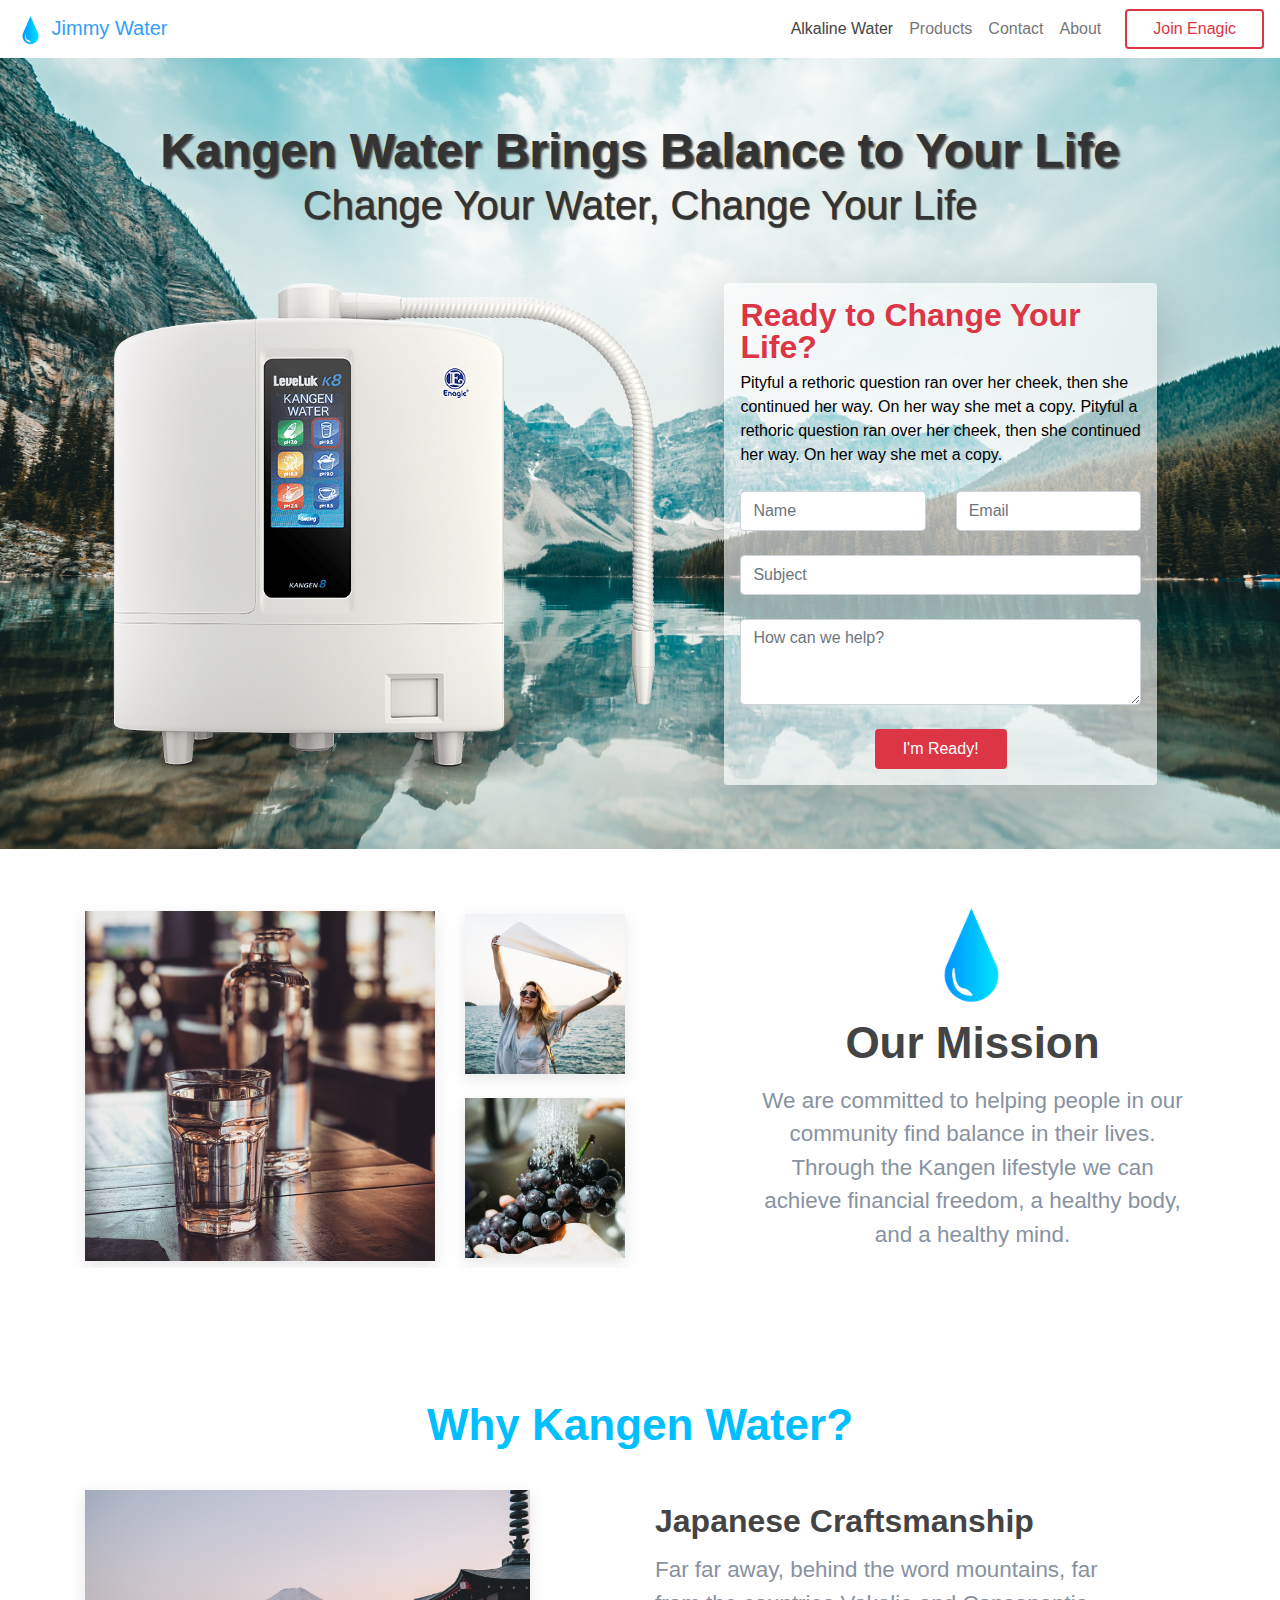
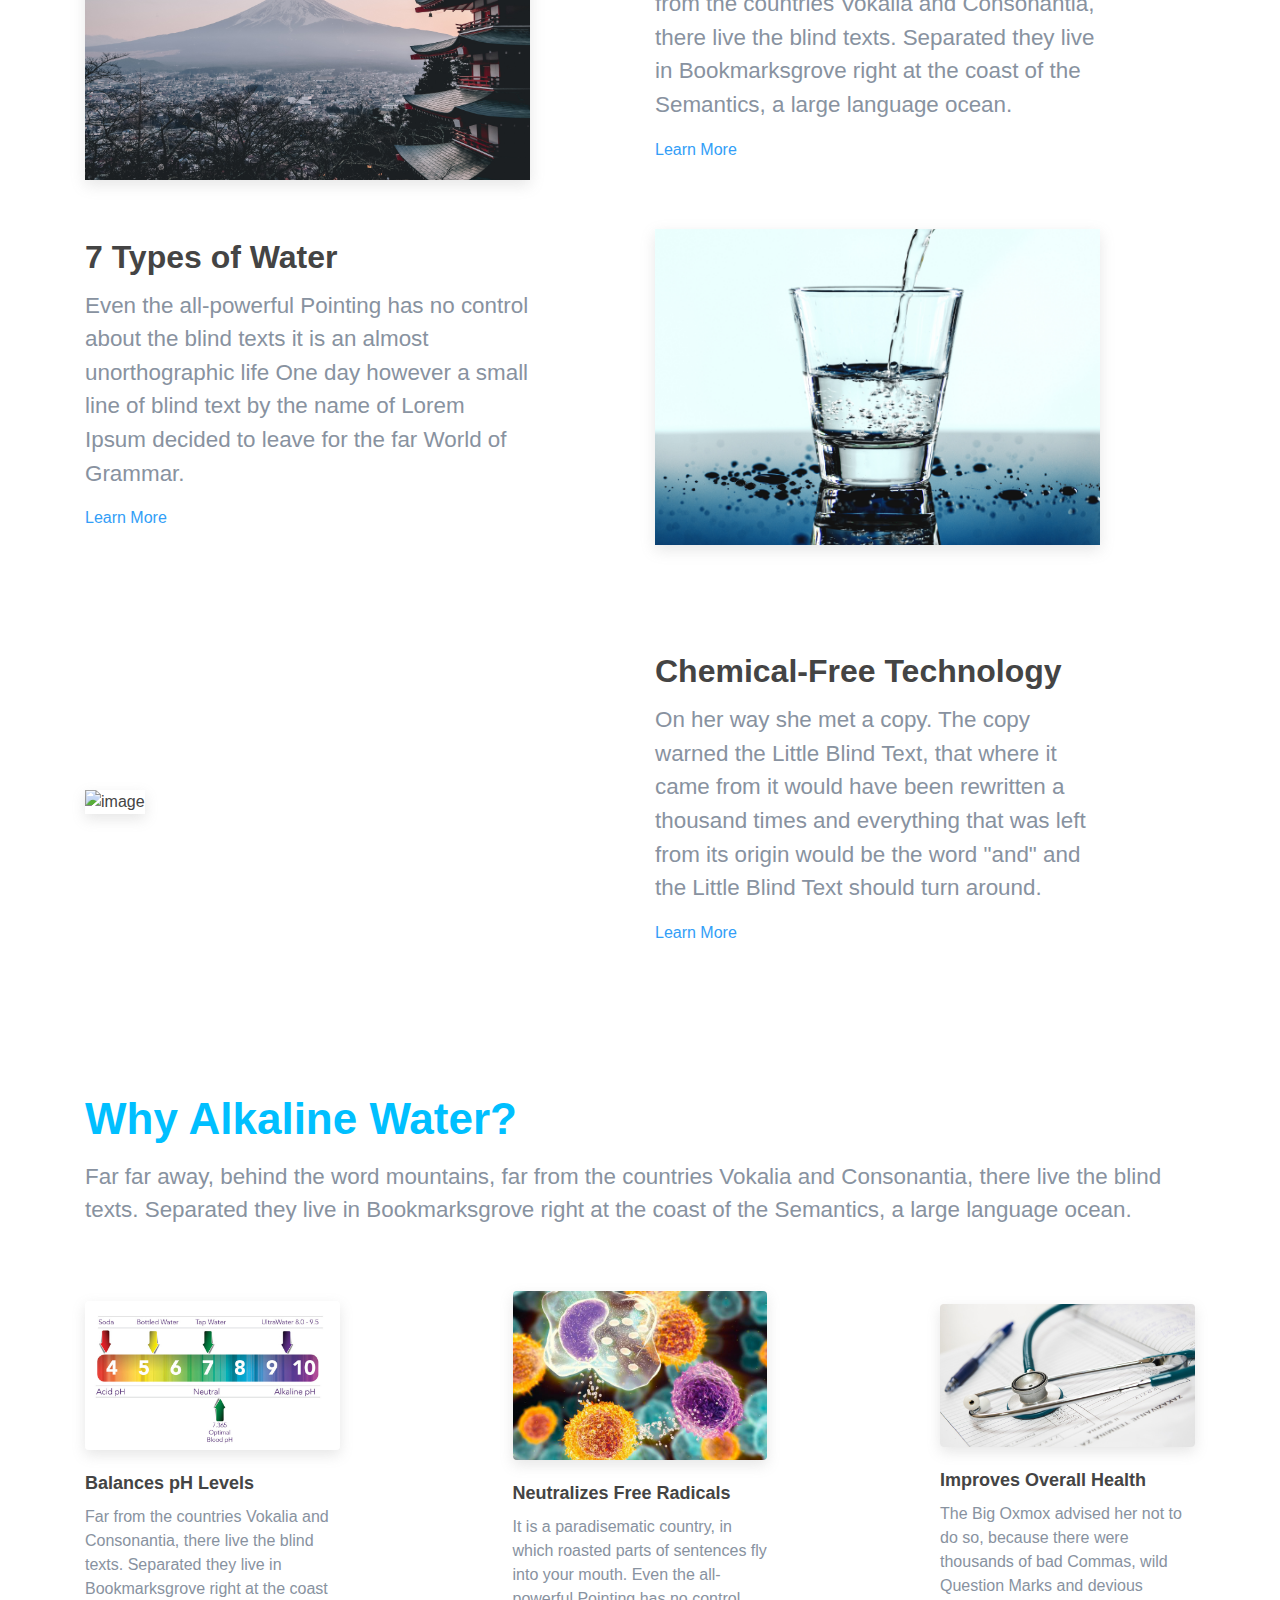
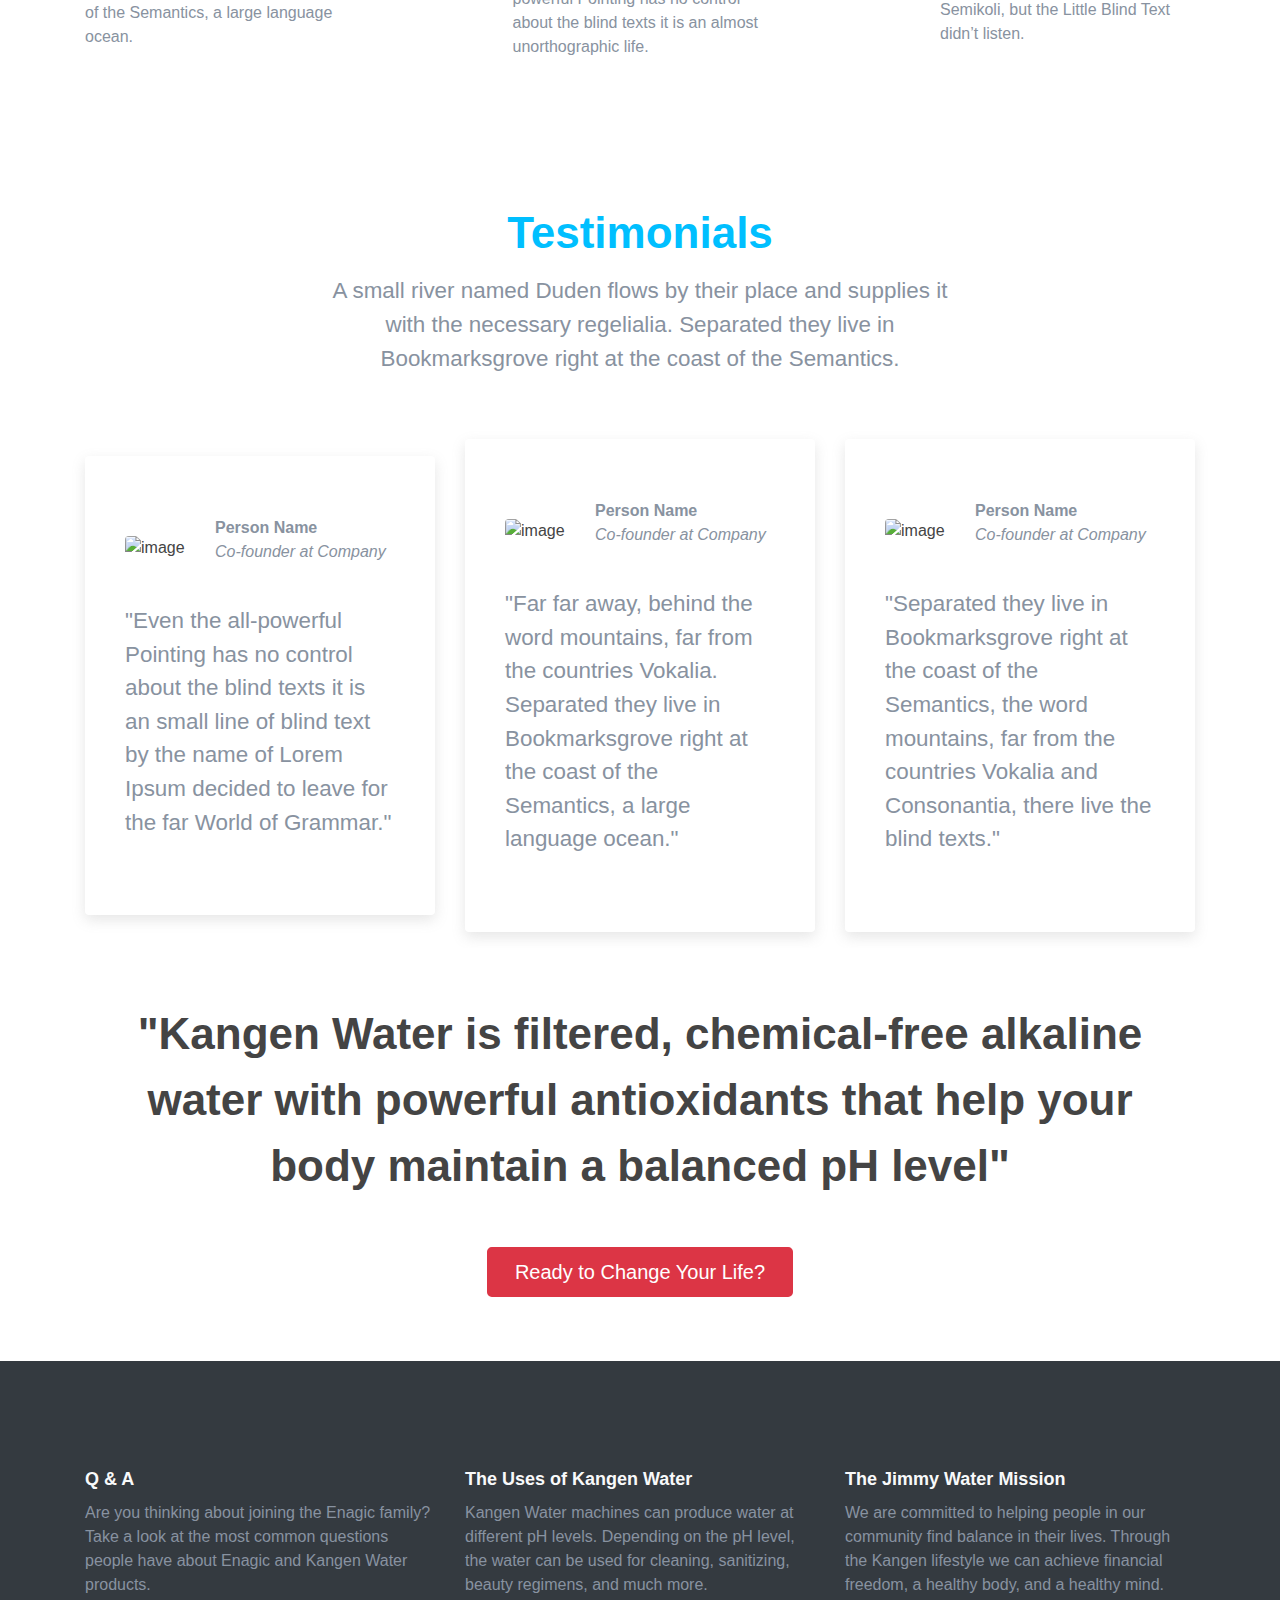
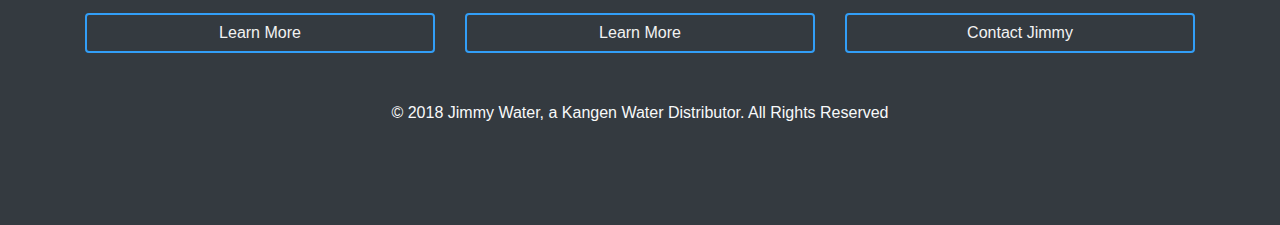
==== commit 4a50b9c7: "added content and styling to the homepage" ====
--- a/index.html
+++ b/index.html
@@ -65,7 +65,73 @@
     </div>
   </header>
   <main class="Site-content">
-    <section class="">
+    <div class="jumbotron jumbotron-fluid homepage-jumbotron">
+      <div class="container">
+        <h1 class="text-center homepage-title mb-0">Kangen Water Brings Balance to Your Life</h1>
+        <p class="text-center homepage-subtitle">Change Your Water, Change Your Life</p>
+        <div class="d-flex flex-row flex-wrap justify-content-around mt-5">
+          <div class="col-6 px-0">
+            <img class="img-fluid" src="/assets/images/img-01.png" alt="">
+          </div>
+          <div class="col-5">
+
+
+            <div class="fdb-box fdb-touch p-3 shadow-lg homepage-contact-form rounded">
+              <div class="row justify-content-center">
+                <div class="col-12 ">
+                  <h2 class="m-0 homepage-contact-form-title">Ready to Change Your Life?</h2>
+                  <p class="m-0 homepage-contact-form-subtitle pt-2">Pityful a rethoric question ran over her cheek,
+                    then
+                    she continued her way. On
+                    her
+                    way she met a copy. Pityful a rethoric question ran over her cheek, then
+                    she continued her way. On
+                    her
+                    way she met a copy.</p>
+                </div>
+              </div>
+
+              <div class="row justify-content-center pt-4">
+                <div class="col-12">
+                  <form>
+                    <div class="row">
+                      <div class="col-12 col-md">
+                        <input type="text" class="form-control" placeholder="Name">
+                      </div>
+                      <div class="col-12 col-md mt-4 mt-md-0">
+                        <input type="text" class="form-control" placeholder="Email">
+                      </div>
+                    </div>
+
+                    <div class="row mt-4">
+                      <div class="col">
+                        <input type="email" class="form-control" placeholder="Subject">
+                      </div>
+                    </div>
+
+                    <div class="row mt-4">
+                      <div class="col">
+                        <textarea class="form-control" name="message" rows="3" placeholder="How can we help?"></textarea>
+                      </div>
+                    </div>
+                    <div class="row mt-4">
+                      <div class="col text-center">
+                        <button type="submit" class="btn btn-danger">I'm Ready!</button>
+                      </div>
+                    </div>
+                  </form>
+                </div>
+              </div>
+            </div>
+
+
+
+
+          </div>
+        </div>
+      </div>
+    </div>
+    <section class="pt-4">
       <div class="container">
         <div class="row text-center align-items-center">
           <div class="col-8 col-md-4">
@@ -97,16 +163,16 @@
       </div>
     </section>
     <!-- WHY KANGEN WATER -->
-    <section class="fdb-block">
-      <div class="container">
-        <div class="row justify-content-center pb-5">
+    <section class="fdb-block pb-0">
+      <div class="container">
+        <div class="row justify-content-center">
           <div class="col-12 text-center">
-            <h1>Why Kangen Water?</h1>
-          </div>
-        </div>
-
-        <div class="row text-left align-items-center pt-5 pb-md-5">
-          <div class="col-4 col-md-5">
+            <h1 class="homepage-blue-text">Why Kangen Water?</h1>
+          </div>
+        </div>
+
+        <div class="row text-left align-items-center pt-4">
+          <div class="col-md-7 col-lg-5">
             <img alt="image" class="img-fluid shadow" src="/assets/japan-mount-fiji.jpg">
           </div>
 
@@ -120,7 +186,7 @@
         </div>
 
         <div class="row text-left align-items-center pt-5 pb-md-5">
-          <div class="col-4 col-md-5 m-md-auto order-md-5">
+          <div class="col-md-7 col-lg-5 m-md-auto order-md-5">
             <img alt="image" class="img-fluid shadow" src="/assets/glass-of-water.jpg">
           </div>
 
@@ -134,7 +200,7 @@
         </div>
 
         <div class="row text-left align-items-center pt-5">
-          <div class="col-4 col-md-5">
+          <div class="col-md-7 col-lg-5">
             <img alt="image" class="img-fluid shadow" src="/assets/chemical-bottled-water.jpg">
           </div>
 
@@ -151,11 +217,11 @@
       </div>
     </section>
     <!-- WHY ALKALINE WATER? -->
-    <section class="fdb-block">
+    <section class="fdb-block pb-0">
       <div class="container">
         <div class="row justify-content-center">
           <div class="col-12 text-left">
-            <h1>Why Alkaline Water?</h1>
+            <h1 class="homepage-blue-text">Why Alkaline Water?</h1>
             <p class="lead">Far far away, behind the word mountains, far from the countries Vokalia and Consonantia,
               there live the blind texts. Separated they live in Bookmarksgrove right at the coast of the Semantics, a
               large language ocean.</p>
@@ -164,21 +230,21 @@
 
         <div class="row text-left mt-5">
           <div class="col-12 col-sm-8 col-md-4 col-lg-3 m-sm-auto mr-md-auto ml-md-0">
-            <img alt="image" class="img-fluid rounded" src="./imgs/hero/blue.svg">
+            <img alt="image" class="img-fluid rounded shadow" src="/assets/pHChart.jpg">
             <h3><strong>Balances pH Levels</strong></h3>
             <p>Far from the countries Vokalia and Consonantia, there live the blind texts. Separated they live in
               Bookmarksgrove right at the coast of the Semantics, a large language ocean.</p>
           </div>
 
           <div class="col-12 col-sm-8 col-md-4 col-lg-3 m-sm-auto pt-5 pt-md-0">
-            <img alt="image" class="img-fluid rounded" src="./imgs/hero/red.svg">
+            <img alt="image" class="img-fluid rounded shadow" src="/assets/freeradicals.jpg">
             <h3><strong>Neutralizes Free Radicals</strong></h3>
             <p> It is a paradisematic country, in which roasted parts of sentences fly into your mouth. Even the
               all-powerful Pointing has no control about the blind texts it is an almost unorthographic life.</p>
           </div>
 
           <div class="col-12 col-sm-8 col-md-4 col-lg-3 m-sm-auto ml-md-auto mr-md-0 pt-5 pt-md-0">
-            <img alt="image" class="img-fluid rounded" src="./imgs/hero/yellow.svg">
+            <img alt="image" class="img-fluid rounded shadow" src="/assets/doctors-appointment.jpg">
             <h3><strong>Improves Overall Health</strong></h3>
             <p>The Big Oxmox advised her not to do so, because there were thousands of bad Commas, wild Question Marks
               and devious Semikoli, but the Little Blind Text didn’t listen.</p>
@@ -187,11 +253,11 @@
       </div>
     </section>
     <!-- TESTIMONIALS -->
-    <section class="fdb-block" style="background-image: url(imgs/shapes/9.svg);">
+    <section class="fdb-block pb-3">
       <div class="container">
         <div class="row text-center justify-content-center">
           <div class="col-md-10 col-lg-8 col-xl-7">
-            <h1>Testimonials</h1>
+            <h1 class="homepage-blue-text">Testimonials</h1>
             <p class="lead">A small river named Duden flows by their place and supplies it with the necessary
               regelialia. Separated they live in Bookmarksgrove right at the coast of the Semantics.</p>
           </div>
@@ -273,12 +339,16 @@
       </div>
     </section>
     <!-- CALL TO ACTION -->
-    <section class="fdb-block fdb-viewport">
+    <section class="fdb-block fdb-viewport py-5">
       <div class="container align-items-center justify-content-center d-flex">
         <div class="row justify-content-center text-center">
-          <div class="col-12 col-md-10 col-lg-8">
-            <h1>Froala Design Blocks is Open Source and free to use in your apps</h1>
-            <p class="mt-5"><a href="https://www.froala.com" class="btn btn-outline-light">Call to Action</a></p>
+          <div class="col-12 col-md-11">
+            <h1>"Kangen Water is filtered, chemical-free alkaline water with powerful antioxidants that help your body
+              maintain a balanced pH level"</h1>
+            <p class="
+            mt-5"><a href="https://www.froala.com" class="btn btn-lg btn-danger">Ready to Change
+                Your
+                Life?</a></p>
           </div>
         </div>
       </div>
--- a/css/styles.css
+++ b/css/styles.css
@@ -12,4 +12,40 @@
 
 .homepage-mission-logo {
   width: 100px;
+}
+
+.homepage-jumbotron {
+  background-image: url(../assets/images/homepage-background.jpg);
+  background-size: cover;
+}
+
+.homepage-title {
+  font-size: 3em;
+  color: rgb(51, 51, 51);
+  text-shadow: 2px 2px 2px rgb(65, 65, 65);
+  line-height: 100%;
+}
+
+.homepage-subtitle {
+  font-size: 2.5em;
+  color: rgb(51, 51, 51);
+  text-shadow: 1px 1px 1px rgb(65, 65, 65);
+}
+
+.homepage-contact-form {
+  background: rgba(255, 255, 255, 0.6);
+}
+
+.homepage-contact-form-title {
+  color: #dc3545;
+  font-size: 2em;
+  line-height: 100%;
+}
+
+.homepage-contact-form-subtitle {
+  color: black;
+}
+
+.homepage-blue-text {
+  color: #00bfff;
 }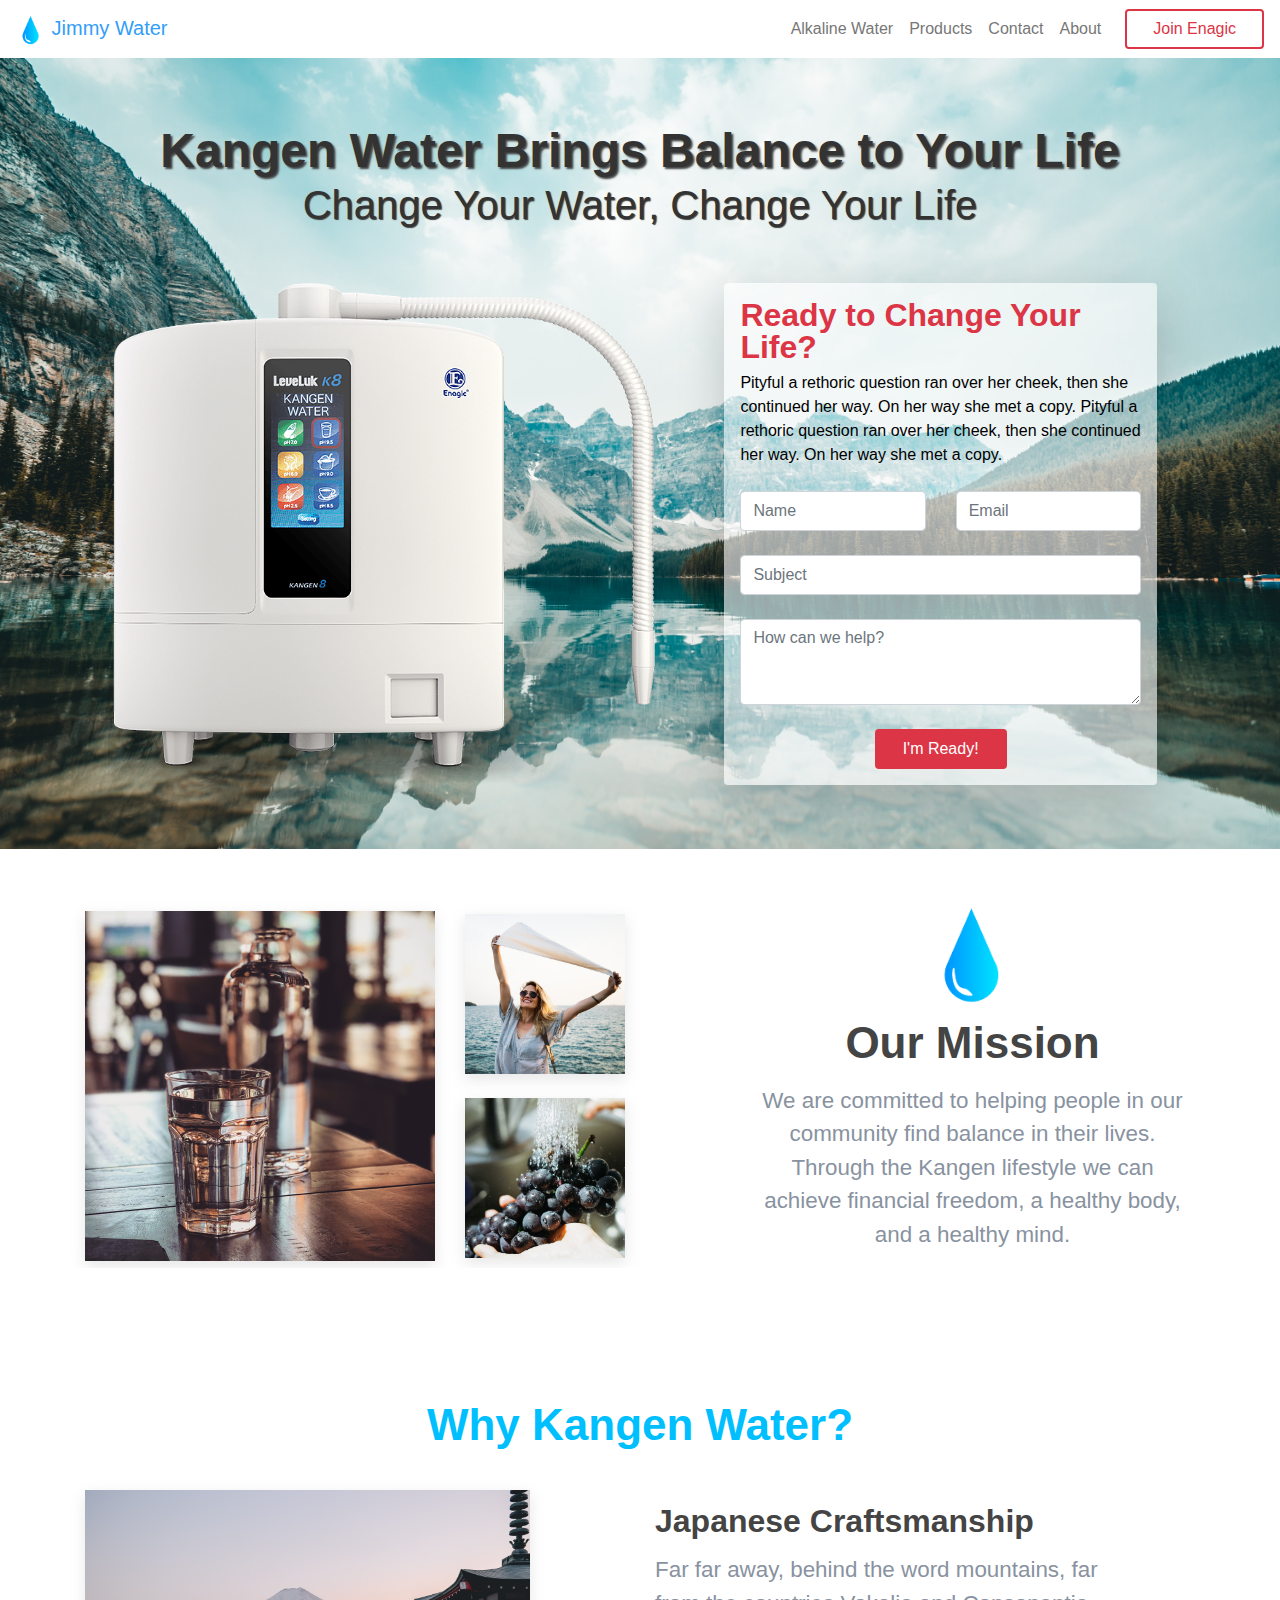
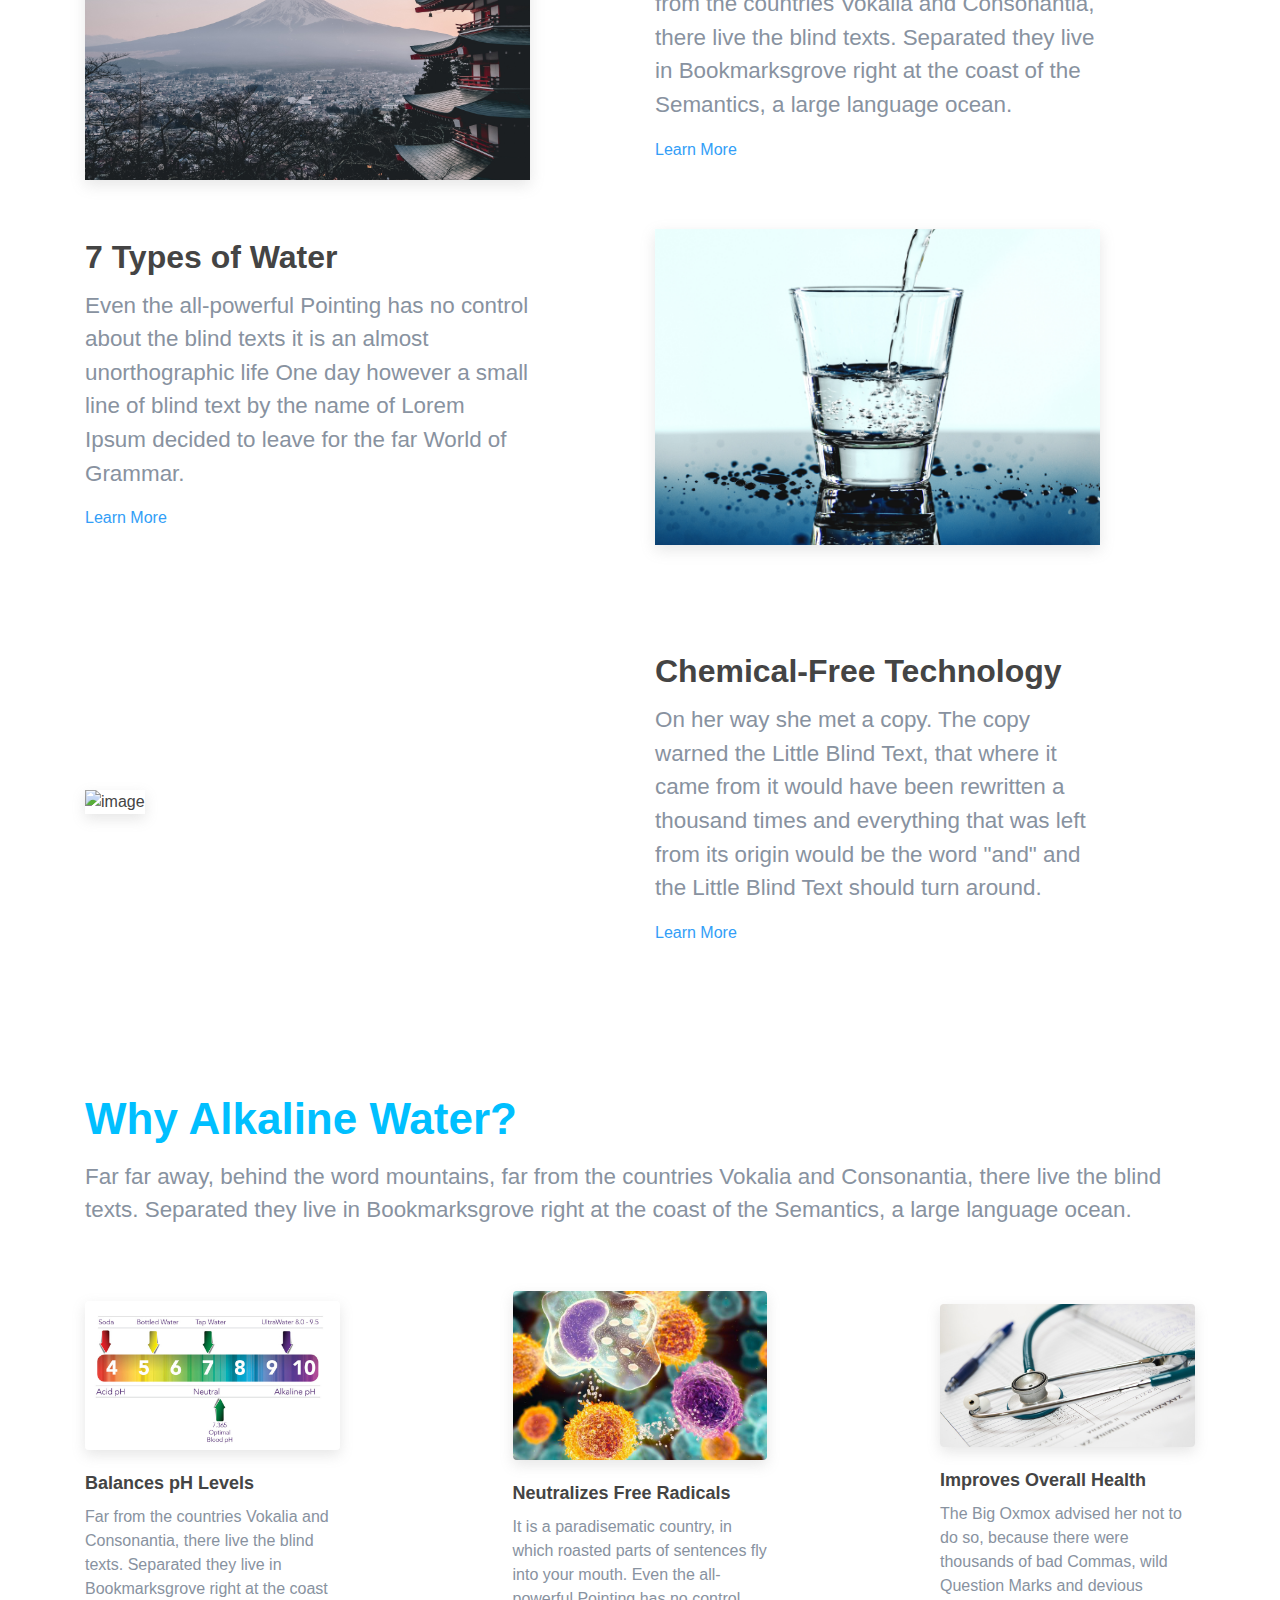
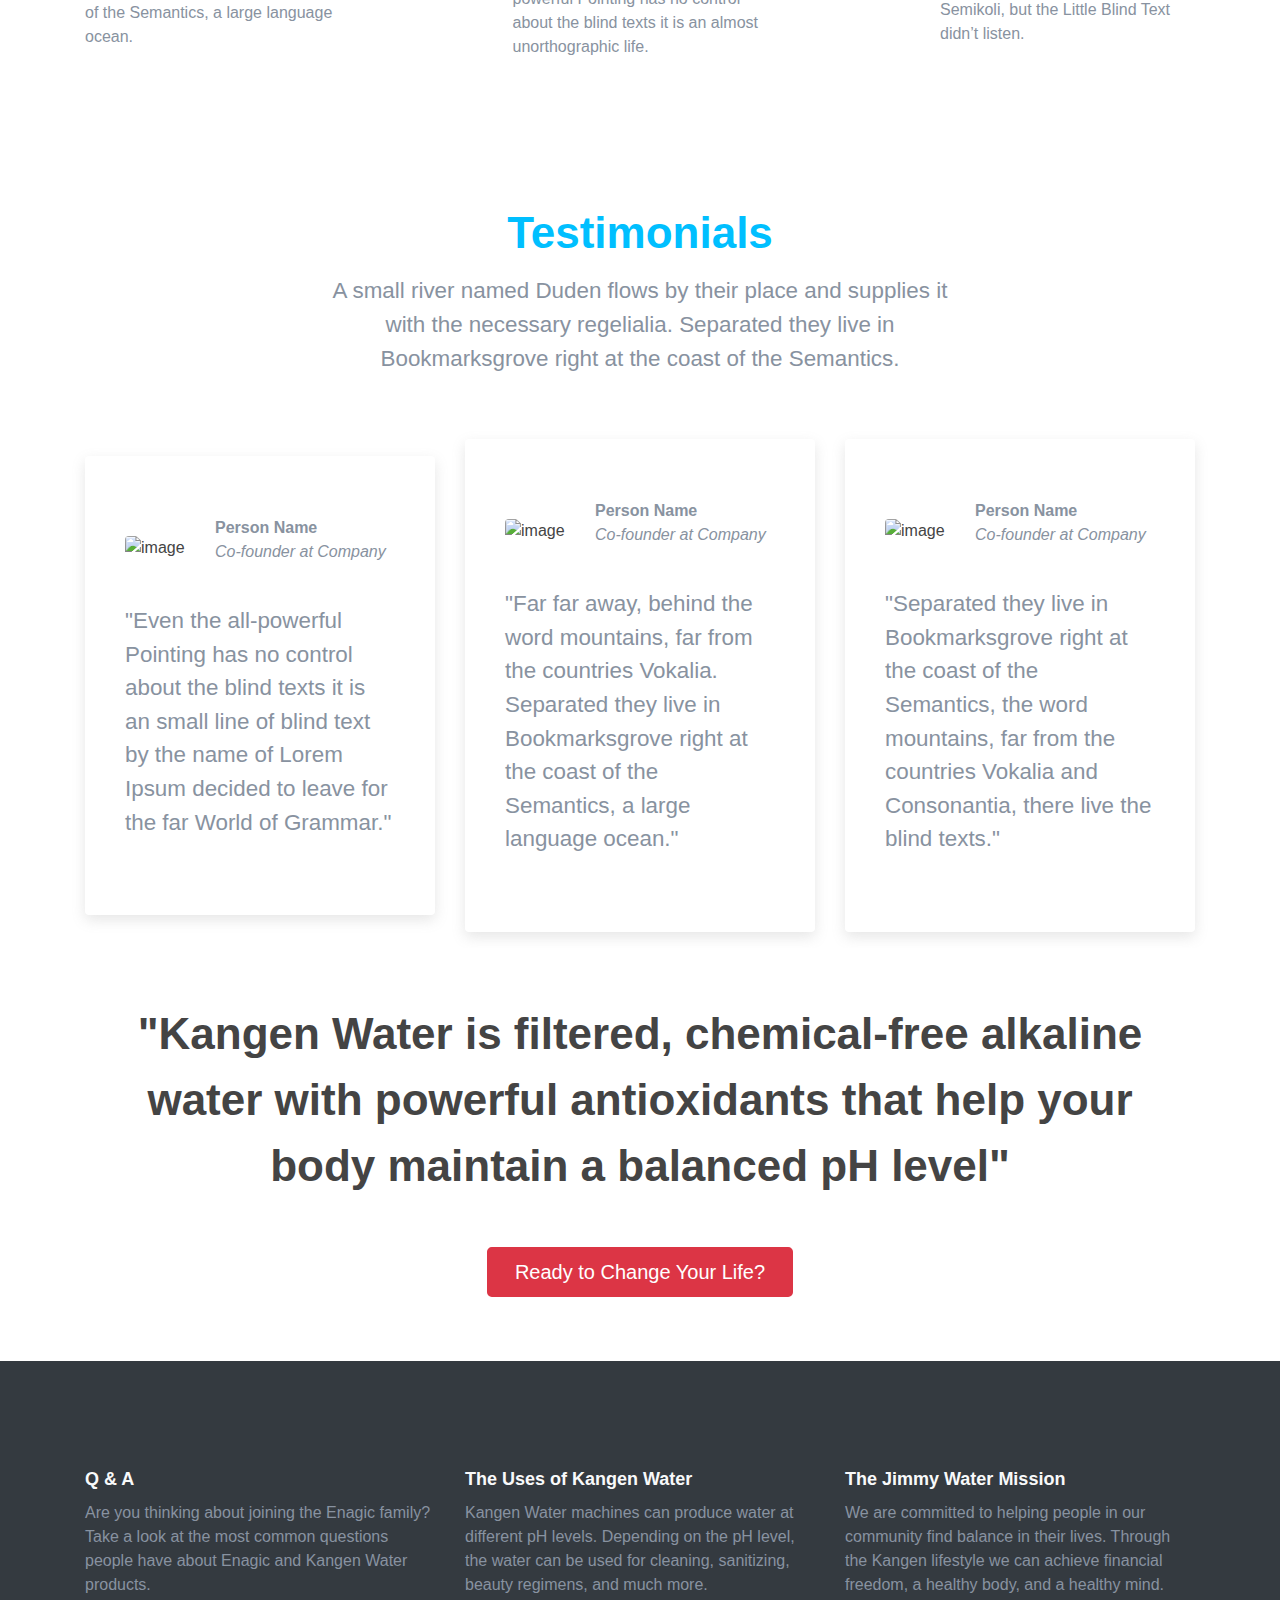
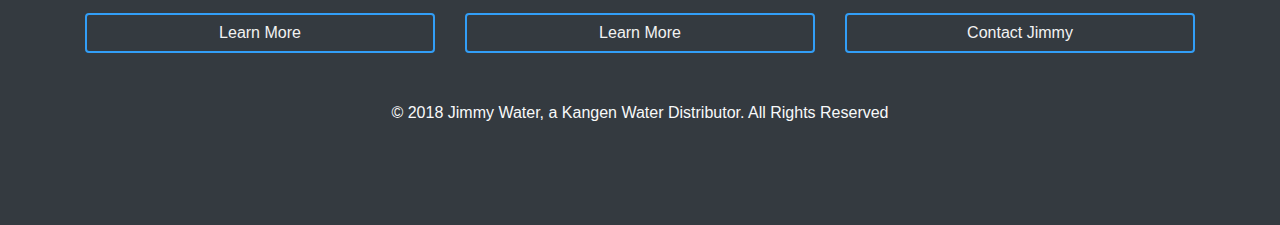
==== commit 324c6b38: "fixed bootstrap path in header" ====
--- a/index.html
+++ b/index.html
@@ -45,7 +45,7 @@
 
         <div class="collapse navbar-collapse" id="navbarNav3">
           <ul class="navbar-nav ml-auto">
-            <li class="nav-item active">
+            <li class="nav-item">
               <a class="nav-link" href="/pages/kangen-alkaline-water/">Alkaline Water <span class="sr-only">(current)</span></a>
             </li>
             <li class="nav-item">
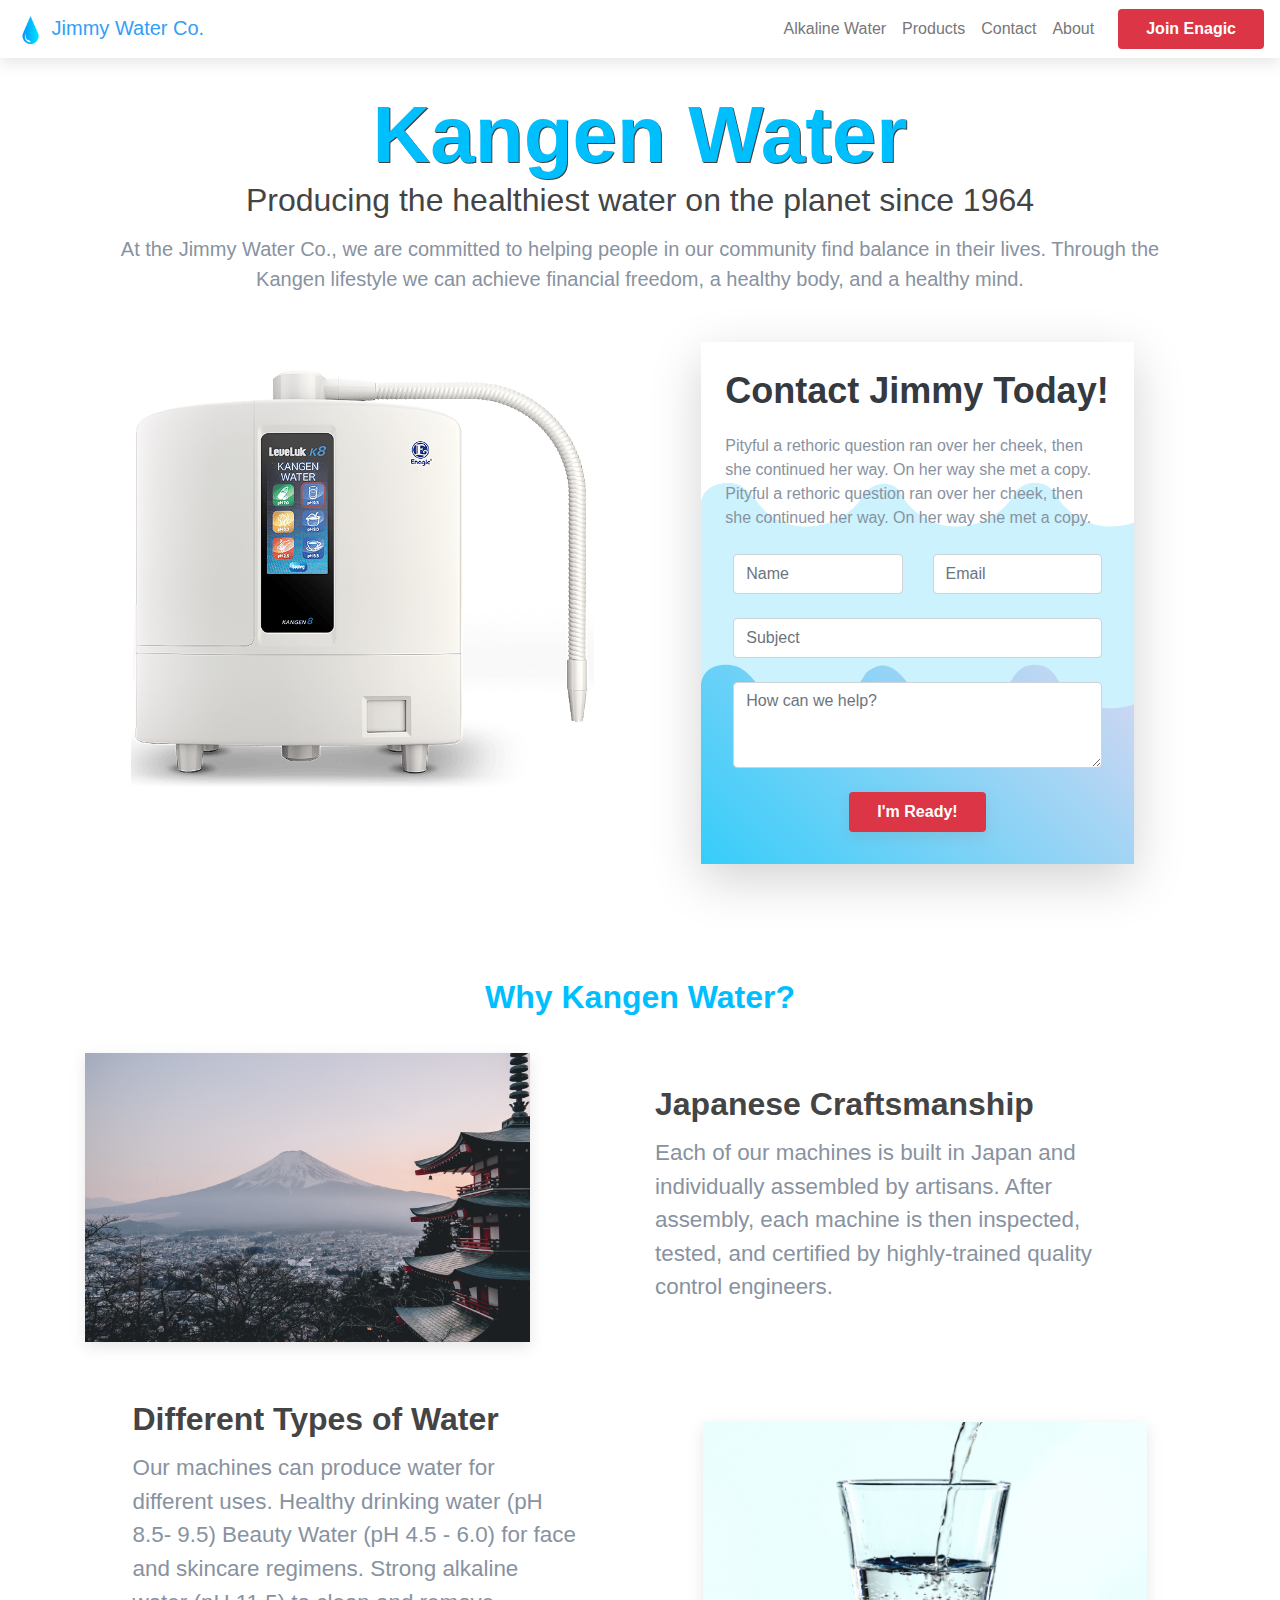
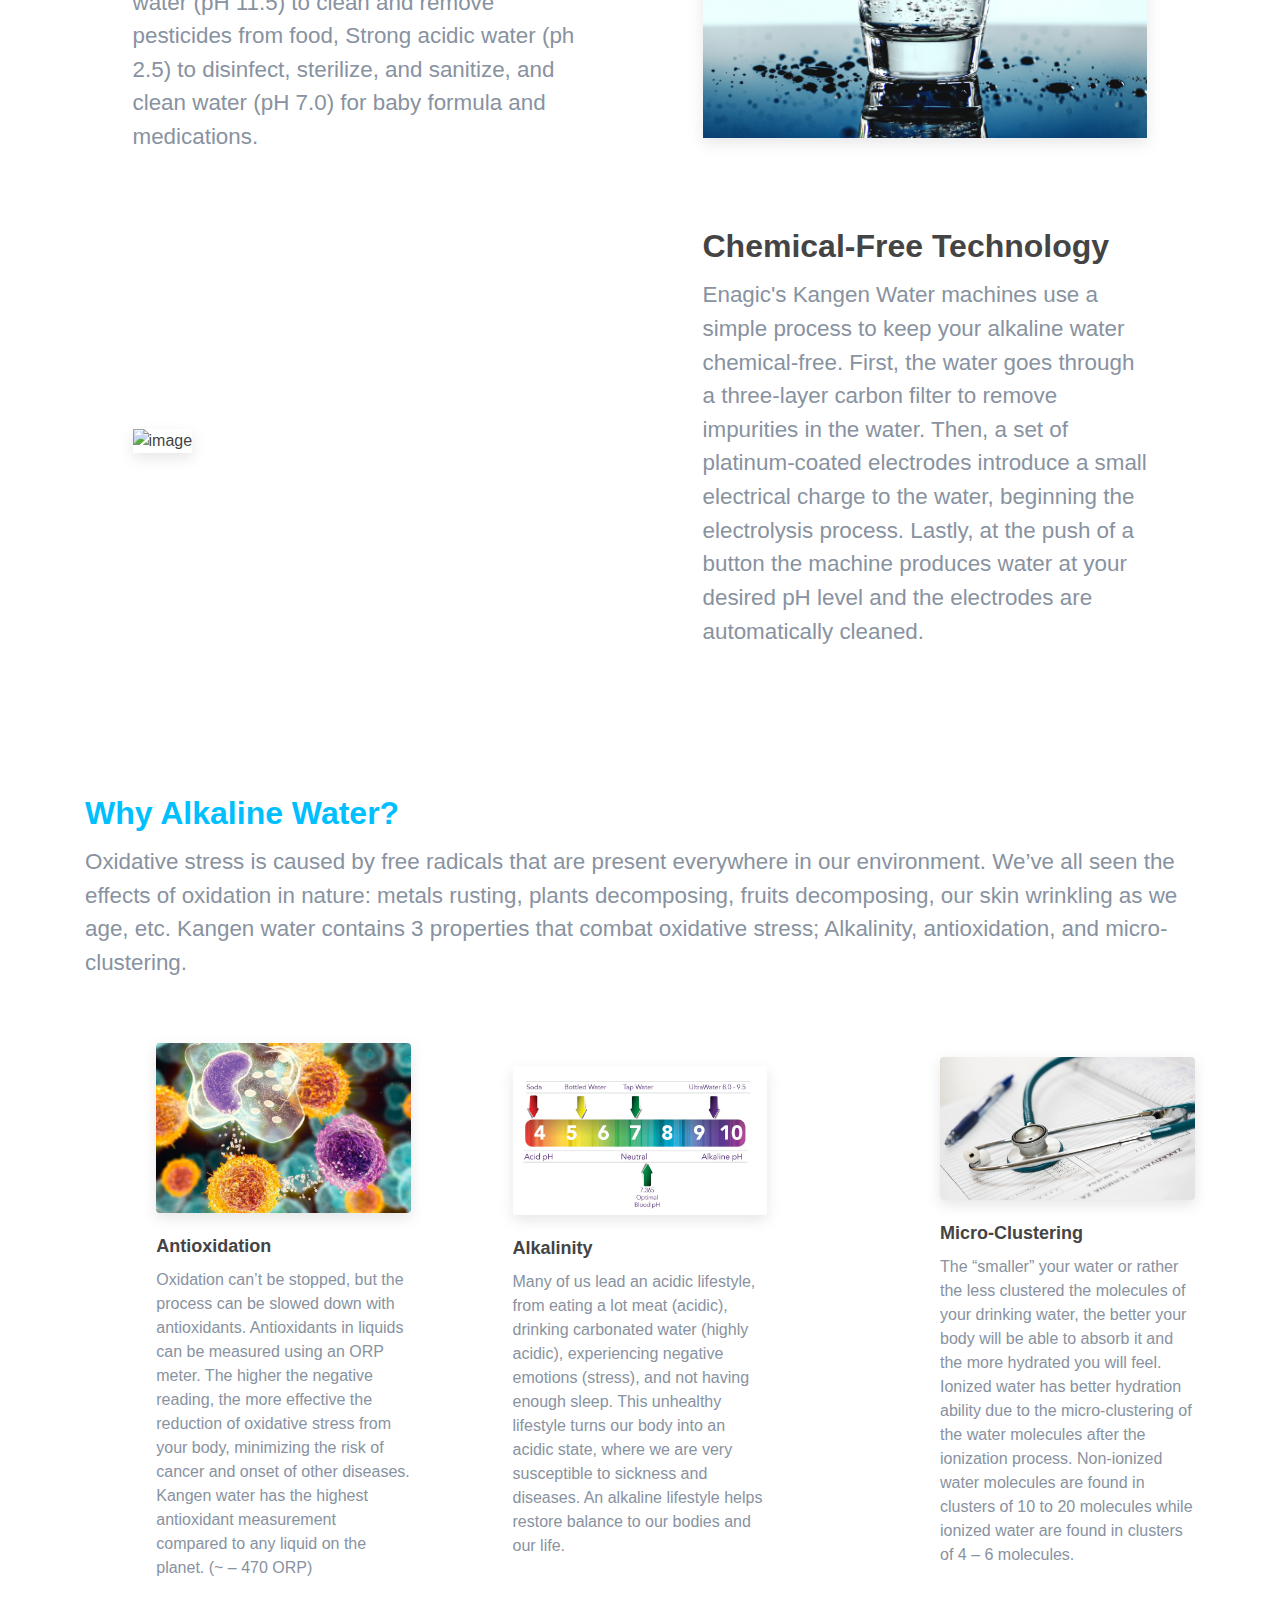
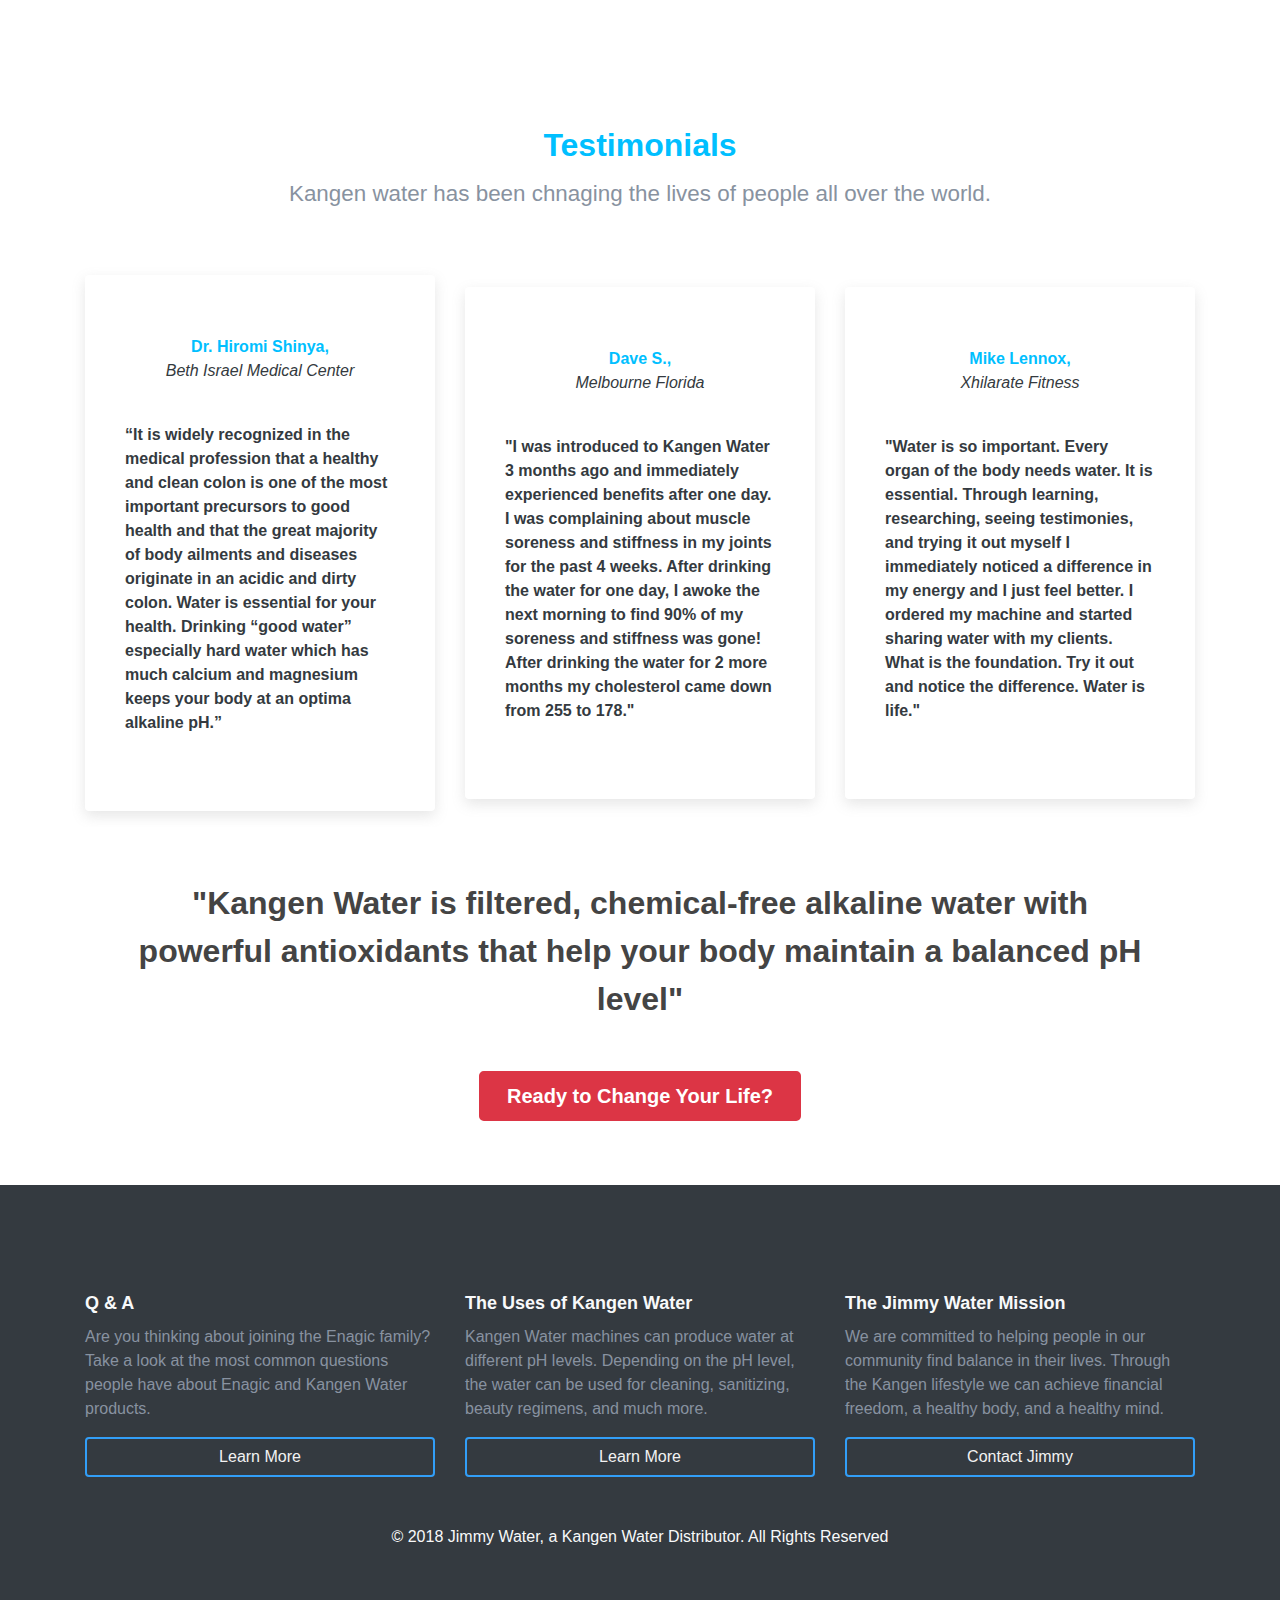
==== commit 5444fcc6: "added new contact form and content to homepage" ====
--- a/index.html
+++ b/index.html
@@ -2,7 +2,8 @@
 
 <head>
   <title>Kangen Water Distributor & Enagic Sponsor | Jimmy Water</title>
-  <meta name="description" content="Jimmy Water is the premier distributor of Kangen Water products and your number one source for alkaline water education and news" />
+  <meta name="description"
+    content="Jimmy Water is the premier distributor of Kangen Water products and your number one source for alkaline water education and news" />
   <meta charset="utf-8" />
   <meta http-equiv="X-UA-Compatible" content="IE=edge" />
   <meta name="viewport" content="width=device-width, initial-scale=1" />
@@ -30,23 +31,24 @@
 
 <body class="Site">
 
-  <header class="">
+  <header>
     <div class="container-fluid p-0">
-      <nav class="navbar navbar-expand-md">
+      <nav class="navbar navbar-expand-md shadow">
         <a class="navbar-brand" href="/">
           <img src="assets/favicon/android-icon-96x96.png" height="30" alt="Jimmy-Water-Logo">
-          Jimmy Water
+          Jimmy Water Co.
         </a>
 
-        <button class="navbar-toggler" type="button" data-toggle="collapse" data-target="#navbarNav3" aria-controls="navbarNav3"
-          aria-expanded="false" aria-label="Toggle navigation">
+        <button class="navbar-toggler" type="button" data-toggle="collapse" data-target="#navbarNav3"
+          aria-controls="navbarNav3" aria-expanded="false" aria-label="Toggle navigation">
           <span class="navbar-toggler-icon"></span>
         </button>
 
         <div class="collapse navbar-collapse" id="navbarNav3">
           <ul class="navbar-nav ml-auto">
             <li class="nav-item">
-              <a class="nav-link" href="/pages/kangen-alkaline-water/">Alkaline Water <span class="sr-only">(current)</span></a>
+              <a class="nav-link" href="/pages/kangen-alkaline-water/">Alkaline Water <span
+                  class="sr-only">(current)</span></a>
             </li>
             <li class="nav-item">
               <a class="nav-link" href="/pages/kangen-alkaline-water/products/">Products</a>
@@ -59,28 +61,32 @@
             </li>
           </ul>
 
-          <a class="btn btn-outline-danger ml-md-3" href="/pages/join-enagic/">Join Enagic</a>
+          <a class="btn btn-danger ml-md-3 font-weight-bold" href="/pages/join-enagic/">Join Enagic</a>
         </div>
       </nav>
     </div>
   </header>
   <main class="Site-content">
-    <div class="jumbotron jumbotron-fluid homepage-jumbotron">
+    <div class="jumbotron jumbotron-fluid homepage-jumbotron pt-4">
       <div class="container">
-        <h1 class="text-center homepage-title mb-0">Kangen Water Brings Balance to Your Life</h1>
-        <p class="text-center homepage-subtitle">Change Your Water, Change Your Life</p>
-        <div class="d-flex flex-row flex-wrap justify-content-around mt-5">
-          <div class="col-6 px-0">
+        <h1 class="text-center homepage-title mb-0">Kangen Water</h1>
+        <p class="text-center homepage-subtitle">Producing the healthiest water on the planet since 1964</p>
+        <p class="text-center homepage-hero-text">At the Jimmy Water Co., we are committed to helping people in our
+          community
+          find balance
+          in their lives. Through
+          the Kangen
+          lifestyle we can achieve financial freedom, a healthy body, and a healthy mind.</p>
+        <div class="d-flex flex-row flex-wrap justify-content-around align-items-center mt-5">
+          <div class="col-md-8 col-lg-5 px-0 mb-5">
             <img class="img-fluid" src="/assets/images/img-01.png" alt="">
           </div>
-          <div class="col-5">
-
-
-            <div class="fdb-box fdb-touch p-3 shadow-lg homepage-contact-form rounded">
+          <div class="col-lg-5">
+            <div class="fdb-box fdb-touch p-4 homepage-contact-form shadow-lg">
               <div class="row justify-content-center">
                 <div class="col-12 ">
-                  <h2 class="m-0 homepage-contact-form-title">Ready to Change Your Life?</h2>
-                  <p class="m-0 homepage-contact-form-subtitle pt-2">Pityful a rethoric question ran over her cheek,
+                  <h2 class="mb-3 homepage-contact-form-title text-dark">Contact Jimmy Today!</h2>
+                  <p class="m-0 pt-2">Pityful a rethoric question ran over her cheek,
                     then
                     she continued her way. On
                     her
@@ -90,8 +96,7 @@
                     way she met a copy.</p>
                 </div>
               </div>
-
-              <div class="row justify-content-center pt-4">
+              <div class="row justify-content-center pt-4 p-2">
                 <div class="col-12">
                   <form>
                     <div class="row">
@@ -111,12 +116,15 @@
 
                     <div class="row mt-4">
                       <div class="col">
-                        <textarea class="form-control" name="message" rows="3" placeholder="How can we help?"></textarea>
+                        <textarea class="form-control" name="message" rows="3"
+                          placeholder="How can we help?"></textarea>
                       </div>
                     </div>
                     <div class="row mt-4">
                       <div class="col text-center">
-                        <button type="submit" class="btn btn-danger">I'm Ready!</button>
+                        <button type="submit" class="btn btn-danger
+                         shadow font-weight-bold">I'm
+                          Ready!</button>
                       </div>
                     </div>
                   </form>
@@ -131,43 +139,13 @@
         </div>
       </div>
     </div>
-    <section class="pt-4">
-      <div class="container">
-        <div class="row text-center align-items-center">
-          <div class="col-8 col-md-4">
-            <img alt="image" class="img-fluid shadow" src="/assets/Kangen-Alkaline-Water-in-Glass.jpg">
-          </div>
-
-          <div class="col-4 col-md-2">
-            <div class="row">
-              <div class="col-12">
-                <img alt="image" class="img-fluid shadow" src="/assets/woman-celebrates-enagic-family.jpg">
-              </div>
-            </div>
-
-            <div class="row mt-4">
-              <div class="col-12">
-                <img alt="image" class="img-fluid shadow" src="/assets/washing-fruit-alkaline-water.jpg">
-              </div>
-            </div>
-          </div>
-
-          <div class="col-12 col-md-6 col-lg-5 ml-auto pt-5 pt-md-0">
-            <img alt="Jimmy Water Logo" class="homepage-mission-logo" src="/assets/Jimmy-Water-Logo.png">
-            <h1>Our Mission</h1>
-            <p class="lead">We are committed to helping people in our community find balance in their lives. Through
-              the Kangen
-              lifestyle we can achieve financial freedom, a healthy body, and a healthy mind.</p>
-          </div>
-        </div>
-      </div>
-    </section>
+
     <!-- WHY KANGEN WATER -->
-    <section class="fdb-block pb-0">
+    <section class="fdb-block pb-0 pt-2">
       <div class="container">
         <div class="row justify-content-center">
           <div class="col-12 text-center">
-            <h1 class="homepage-blue-text">Why Kangen Water?</h1>
+            <h2 class="homepage-blue-text">Why Kangen Water?</h2>
           </div>
         </div>
 
@@ -178,40 +156,41 @@
 
           <div class="col-12 col-md-5 m-md-auto">
             <h2><strong>Japanese Craftsmanship</strong></h2>
-            <p class="lead">Far far away, behind the word mountains, far from the countries Vokalia and Consonantia,
-              there live the blind texts. Separated they live in Bookmarksgrove right at the coast of the Semantics, a
-              large language ocean.</p>
-            <p><a href="https://www.froala.com">Learn More <i class="fas fa-angle-right"></i></a></p>
-          </div>
-        </div>
-
-        <div class="row text-left align-items-center pt-5 pb-md-5">
+            <p class="lead">Each of our machines is built in Japan and individually assembled by artisans. After
+              assembly, each machine is then inspected, tested, and certified by highly-trained quality control
+              engineers.
+            </p>
+          </div>
+        </div>
+
+        <div class="row text-left align-items-center pt-5">
           <div class="col-md-7 col-lg-5 m-md-auto order-md-5">
             <img alt="image" class="img-fluid shadow" src="/assets/glass-of-water.jpg">
           </div>
 
-          <div class="col-12 col-md-5">
-            <h2><strong>7 Types of Water</strong></h2>
-            <p class="lead">Even the all-powerful Pointing has no control about the blind texts it is an almost
-              unorthographic life One day however a small line of blind text by the name of Lorem Ipsum decided to
-              leave for the far World of Grammar.</p>
-            <p><a href="https://www.froala.com">Learn More <i class="fas fa-angle-right"></i></a></p>
+          <div class="col-12 col-md-5 m-md-auto">
+            <h2><strong>Different Types of Water</strong></h2>
+            <p class="lead">Our machines can produce water for different uses. Healthy drinking water (pH 8.5- 9.5)
+              Beauty Water (pH 4.5 - 6.0) for face and skincare regimens. Strong alkaline water (pH 11.5) to clean and
+              remove pesticides from food, Strong acidic water (ph 2.5) to disinfect, sterilize, and sanitize, and clean
+              water (pH 7.0) for baby formula and medications.</p>
           </div>
         </div>
 
         <div class="row text-left align-items-center pt-5">
-          <div class="col-md-7 col-lg-5">
+          <div class="col-md-7 col-lg-5 m-md-auto">
             <img alt="image" class="img-fluid shadow" src="/assets/chemical-bottled-water.jpg">
           </div>
 
           <div class="col-12 col-md-5 m-md-auto">
             <h2><strong>Chemical-Free Technology</strong></h2>
-            <p class="lead">On her way she met a copy. The copy warned the Little Blind Text, that where it came from
-              it would have been rewritten a thousand times and everything that was left from its origin would be the
-              word "and" and the Little Blind Text should turn
-              around.
+            <p class="lead">Enagic's Kangen
+              Water machines use a simple process to keep your alkaline water chemical-free. First, the water goes
+              through a three-layer carbon filter to remove impurities in the water. Then, a set of platinum-coated
+              electrodes introduce a small electrical charge to the water, beginning the electrolysis process. Lastly,
+              at the push of a button the machine produces water at your desired pH level and the electrodes are
+              automatically cleaned.
             </p>
-            <p><a href="https://www.froala.com">Learn More <i class="fas fa-angle-right"></i></a></p>
           </div>
         </div>
       </div>
@@ -221,33 +200,44 @@
       <div class="container">
         <div class="row justify-content-center">
           <div class="col-12 text-left">
-            <h1 class="homepage-blue-text">Why Alkaline Water?</h1>
-            <p class="lead">Far far away, behind the word mountains, far from the countries Vokalia and Consonantia,
-              there live the blind texts. Separated they live in Bookmarksgrove right at the coast of the Semantics, a
-              large language ocean.</p>
+            <h2 class="homepage-blue-text">Why Alkaline Water?</h2>
+            <p class="lead">Oxidative stress is caused by free radicals that are present everywhere in our environment.
+              We’ve all seen the effects of oxidation in nature: metals rusting, plants decomposing, fruits decomposing,
+              our skin wrinkling as we age, etc. Kangen water contains 3 properties that combat oxidative stress;
+              Alkalinity, antioxidation, and micro-clustering.</p>
           </div>
         </div>
 
         <div class="row text-left mt-5">
+
+          <div class="col-12 col-sm-8 col-md-4 col-lg-3 m-sm-auto pt-5 pt-md-0">
+            <img alt="image" class="img-fluid rounded shadow" src="/assets/freeradicals.jpg">
+            <h3><strong>Antioxidation</strong></h3>
+            <p>Oxidation can’t be stopped, but the process can be slowed down with
+              antioxidants. Antioxidants in liquids can be measured using an ORP meter. The higher the negative reading,
+              the more effective the reduction of oxidative
+              stress from your body, minimizing the risk of cancer and onset of other diseases. Kangen water has the
+              highest antioxidant measurement compared to any liquid on the planet. (~ – 470 ORP)</p>
+          </div>
+
           <div class="col-12 col-sm-8 col-md-4 col-lg-3 m-sm-auto mr-md-auto ml-md-0">
             <img alt="image" class="img-fluid rounded shadow" src="/assets/pHChart.jpg">
-            <h3><strong>Balances pH Levels</strong></h3>
-            <p>Far from the countries Vokalia and Consonantia, there live the blind texts. Separated they live in
-              Bookmarksgrove right at the coast of the Semantics, a large language ocean.</p>
-          </div>
-
-          <div class="col-12 col-sm-8 col-md-4 col-lg-3 m-sm-auto pt-5 pt-md-0">
-            <img alt="image" class="img-fluid rounded shadow" src="/assets/freeradicals.jpg">
-            <h3><strong>Neutralizes Free Radicals</strong></h3>
-            <p> It is a paradisematic country, in which roasted parts of sentences fly into your mouth. Even the
-              all-powerful Pointing has no control about the blind texts it is an almost unorthographic life.</p>
+            <h3><strong>Alkalinity</strong></h3>
+            <p>
+              Many of us lead an acidic lifestyle, from eating a lot meat (acidic), drinking carbonated water (highly
+              acidic), experiencing negative emotions (stress), and not having enough sleep. This unhealthy lifestyle
+              turns our body into an acidic state, where we are very susceptible to sickness and diseases. An alkaline
+              lifestyle helps restore balance to our bodies and our life.</p>
           </div>
 
           <div class="col-12 col-sm-8 col-md-4 col-lg-3 m-sm-auto ml-md-auto mr-md-0 pt-5 pt-md-0">
             <img alt="image" class="img-fluid rounded shadow" src="/assets/doctors-appointment.jpg">
-            <h3><strong>Improves Overall Health</strong></h3>
-            <p>The Big Oxmox advised her not to do so, because there were thousands of bad Commas, wild Question Marks
-              and devious Semikoli, but the Little Blind Text didn’t listen.</p>
+            <h3><strong>Micro-Clustering</strong></h3>
+            <p>The “smaller” your water or rather the less clustered the molecules of your drinking water, the better
+              your body will be able to absorb it and the more hydrated you will feel.
+              Ionized water has better hydration ability due to the micro-clustering of the water molecules after the
+              ionization process. Non-ionized water molecules are found in clusters of 10 to 20 molecules while ionized
+              water are found in clusters of 4 – 6 molecules.</p>
           </div>
         </div>
       </div>
@@ -256,10 +246,9 @@
     <section class="fdb-block pb-3">
       <div class="container">
         <div class="row text-center justify-content-center">
-          <div class="col-md-10 col-lg-8 col-xl-7">
-            <h1 class="homepage-blue-text">Testimonials</h1>
-            <p class="lead">A small river named Duden flows by their place and supplies it with the necessary
-              regelialia. Separated they live in Bookmarksgrove right at the coast of the Semantics.</p>
+          <div class="col-md-10 col-lg-8">
+            <h2 class="homepage-blue-text">Testimonials</h2>
+            <p class="lead">Kangen water has been chnaging the lives of people all over the world. </p>
           </div>
         </div>
 
@@ -267,21 +256,21 @@
           <div class="col-md-8 col-lg-4">
             <div class="fdb-box">
               <div class="row no-gutters align-items-center">
-                <div class="col-3">
-                  <img alt="image" class="img-fluid rounded" src="./imgs/people/1.jpg">
-                </div>
-                <div class="col-8 ml-auto">
-                  <p>
-                    <strong>Person Name</strong><br>
-                    <em>Co-founder at Company</em>
+                <div class="col-12 text-center">
+                  <p class="text-dark">
+                    <strong class="homepage-blue-text">Dr. Hiromi Shinya,</strong><br>
+                    <em>Beth Israel Medical Center</em>
                   </p>
                 </div>
               </div>
               <div class="row mt-4">
                 <div class="col-12">
-                  <p class="lead">
-                    "Even the all-powerful Pointing has no control about the blind texts it is an small line of blind
-                    text by the name of Lorem Ipsum decided to leave for the far World of Grammar."
+                  <p class="text-dark font-weight-bold">
+                    “It is widely recognized in the medical profession that a healthy and clean colon is one of the most
+                    important precursors to good health and that the great majority of body ailments and diseases
+                    originate in an acidic and dirty colon. Water is essential for your health. Drinking “good water”
+                    especially hard water which has much calcium and magnesium keeps your body at an optima
+                    alkaline pH.”
                   </p>
                 </div>
               </div>
@@ -291,21 +280,24 @@
           <div class="col-md-8 col-lg-4 mt-4 mt-lg-0">
             <div class="fdb-box">
               <div class="row no-gutters align-items-center">
-                <div class="col-3">
-                  <img alt="image" class="img-fluid rounded" src="./imgs/people/3.jpg">
-                </div>
-                <div class="col-8 ml-auto">
-                  <p>
-                    <strong>Person Name</strong><br>
-                    <em>Co-founder at Company</em>
+                <div class="col-12 text-center">
+                  <p class="text-dark">
+                    <strong class="homepage-blue-text">Dave S.,</strong><br>
+                    <em>Melbourne Florida</em>
                   </p>
                 </div>
               </div>
               <div class="row mt-4">
                 <div class="col-12">
-                  <p class="lead">
-                    "Far far away, behind the word mountains, far from the countries Vokalia. Separated they live in
-                    Bookmarksgrove right at the coast of the Semantics, a large language ocean."
+                  <p class="text-dark font-weight-bold">
+                    "I was introduced to Kangen Water 3 months ago and immediately experienced benefits after one
+                    day. I was
+                    complaining about muscle soreness and stiffness in my joints for the past 4 weeks. After drinking
+                    the water for one day, I awoke the next morning to find 90% of my
+                    soreness and
+                    stiffness was gone! After drinking the water for 2 more months my cholesterol came down
+                    from 255
+                    to 178."
                   </p>
                 </div>
               </div>
@@ -315,21 +307,20 @@
           <div class="col-md-8 col-lg-4 mt-4 mt-lg-0">
             <div class="fdb-box">
               <div class="row no-gutters align-items-center">
-                <div class="col-3">
-                  <img alt="image" class="img-fluid rounded" src="./imgs/people/2.jpg">
-                </div>
-                <div class="col-8 ml-auto">
-                  <p>
-                    <strong>Person Name</strong><br>
-                    <em>Co-founder at Company</em>
+                <div class="col-12 text-center">
+                  <p class="text-dark">
+                    <strong class="homepage-blue-text">Mike Lennox,</strong><br>
+                    <em>Xhilarate Fitness</em>
                   </p>
                 </div>
               </div>
               <div class="row mt-4">
                 <div class="col-12">
-                  <p class="lead">
-                    "Separated they live in Bookmarksgrove right at the coast of the Semantics, the word mountains, far
-                    from the countries Vokalia and Consonantia, there live the blind texts."
+                  <p class="text-dark font-weight-bold">
+                    "Water is so important. Every organ of the body needs water. It is essential. Through learning,
+                    researching, seeing testimonies, and trying it out myself I immediately noticed a difference in my
+                    energy and I just feel better. I ordered my machine and started sharing water with my clients. What
+                    is the foundation. Try it out and notice the difference. Water is life."
                   </p>
                 </div>
               </div>
@@ -343,10 +334,10 @@
       <div class="container align-items-center justify-content-center d-flex">
         <div class="row justify-content-center text-center">
           <div class="col-12 col-md-11">
-            <h1>"Kangen Water is filtered, chemical-free alkaline water with powerful antioxidants that help your body
-              maintain a balanced pH level"</h1>
+            <h2>"Kangen Water is filtered, chemical-free alkaline water with powerful antioxidants that help your body
+              maintain a balanced pH level"</h2>
             <p class="
-            mt-5"><a href="https://www.froala.com" class="btn btn-lg btn-danger">Ready to Change
+            mt-5"><a href="https://www.froala.com" class="btn btn-lg btn-danger font-weight-bold">Ready to Change
                 Your
                 Life?</a></p>
           </div>
--- a/css/styles.css
+++ b/css/styles.css
@@ -15,31 +15,38 @@
 }
 
 .homepage-jumbotron {
-  background-image: url(../assets/images/homepage-background.jpg);
+  background-color: white;
+  /* background-image: url(../assets/images/homepage-background.jpg); */
+  /* background-size: cover; */
+}
+
+.homepage-title {
+  font-size: 5rem;
+  /* color: rgb(51, 51, 51); */
+  color: #00bfff;
+  text-shadow: 1px 1px 0px rgb(65, 65, 65);
+  line-height: 120%;
+}
+
+.homepage-subtitle {
+  font-size: 2em;
+  color: rgb(68, 68, 68);
+  line-height: 110%;
+}
+
+.homepage-hero-text {
+  font-size: 1.25rem;
+}
+
+.homepage-contact-form {
+  background-image: url(../assets/images/sea.svg);
   background-size: cover;
 }
 
-.homepage-title {
-  font-size: 3em;
-  color: rgb(51, 51, 51);
-  text-shadow: 2px 2px 2px rgb(65, 65, 65);
-  line-height: 100%;
-}
-
-.homepage-subtitle {
-  font-size: 2.5em;
-  color: rgb(51, 51, 51);
-  text-shadow: 1px 1px 1px rgb(65, 65, 65);
-}
-
-.homepage-contact-form {
-  background: rgba(255, 255, 255, 0.6);
-}
-
 .homepage-contact-form-title {
-  color: #dc3545;
-  font-size: 2em;
-  line-height: 100%;
+  color: #00bfff;
+  font-size: 2.25rem;
+  line-height: 110%;
 }
 
 .homepage-contact-form-subtitle {
@@ -48,4 +55,14 @@
 
 .homepage-blue-text {
   color: #00bfff;
+}
+
+.btn-blue {
+  background-color: #00bfff;
+  color: white;
+}
+
+.btn-blue:hover {
+  background-color: #01a2d8;
+  color: white;
 }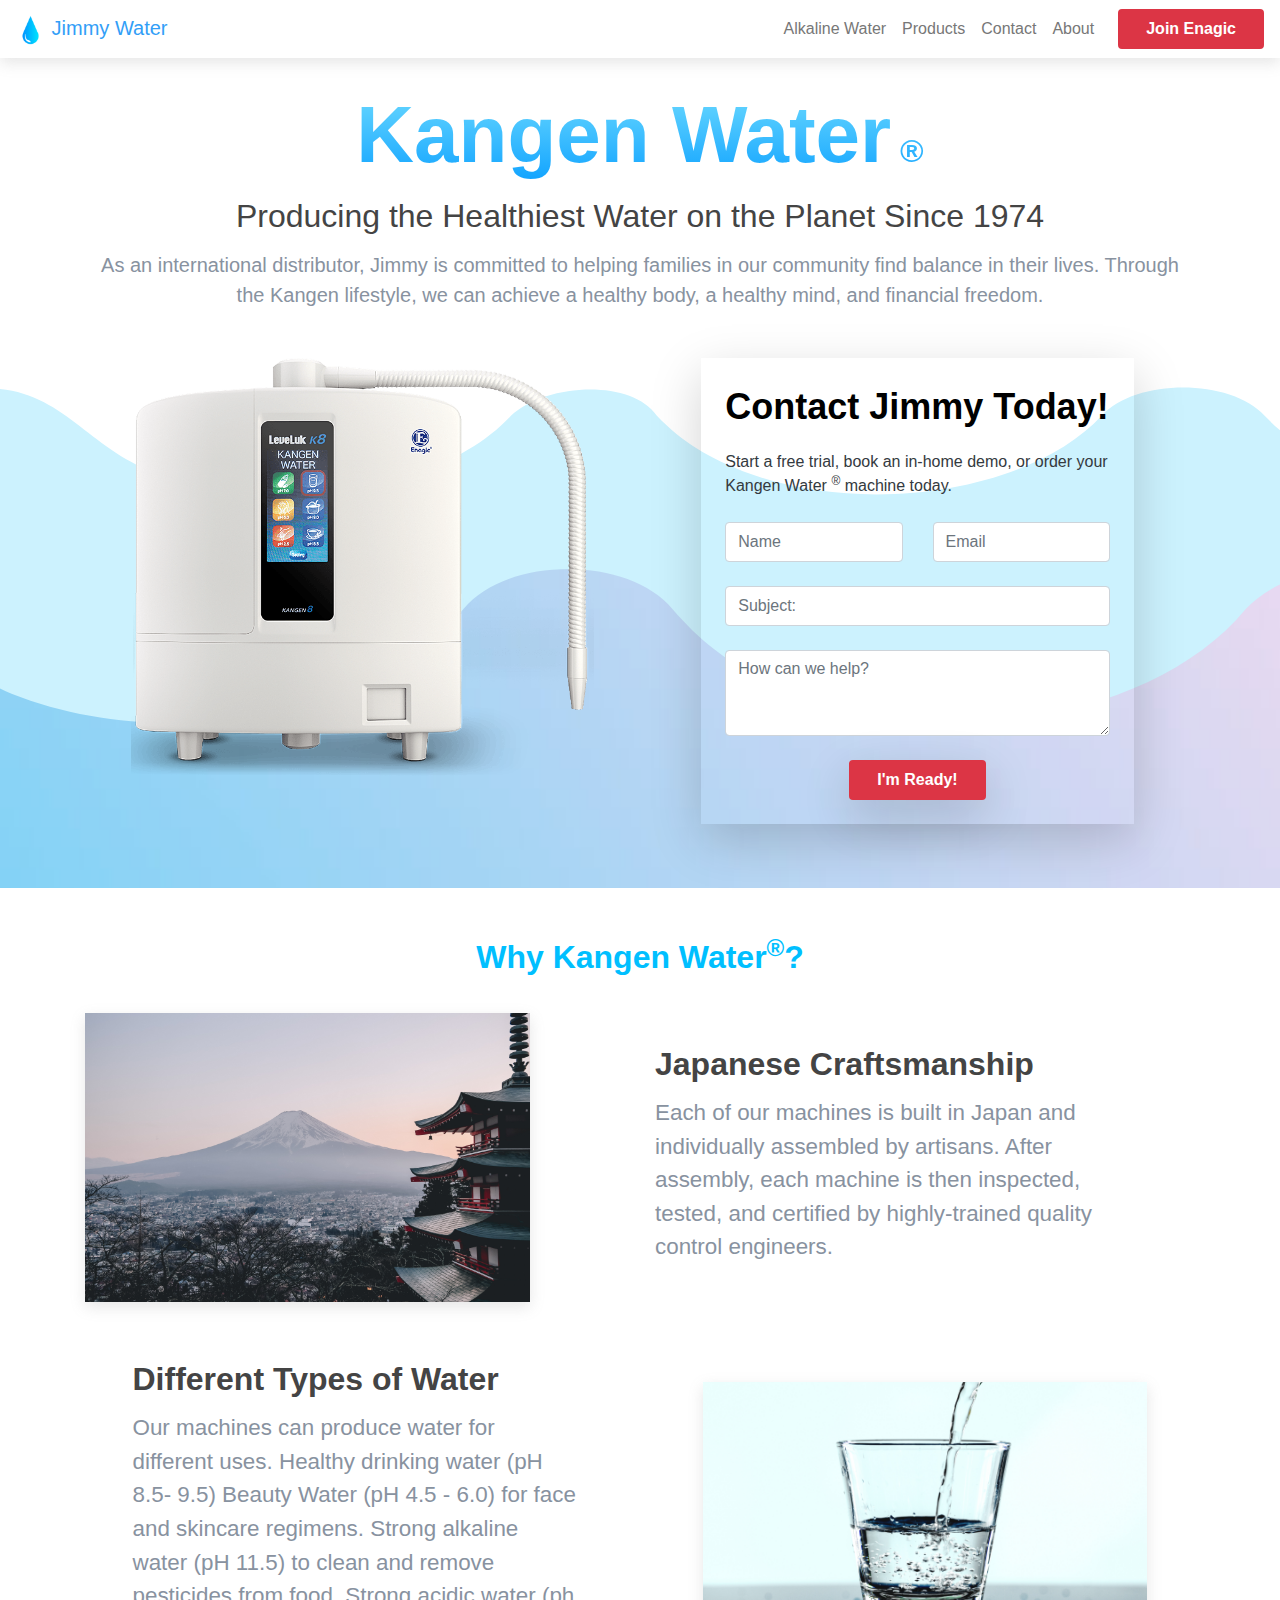
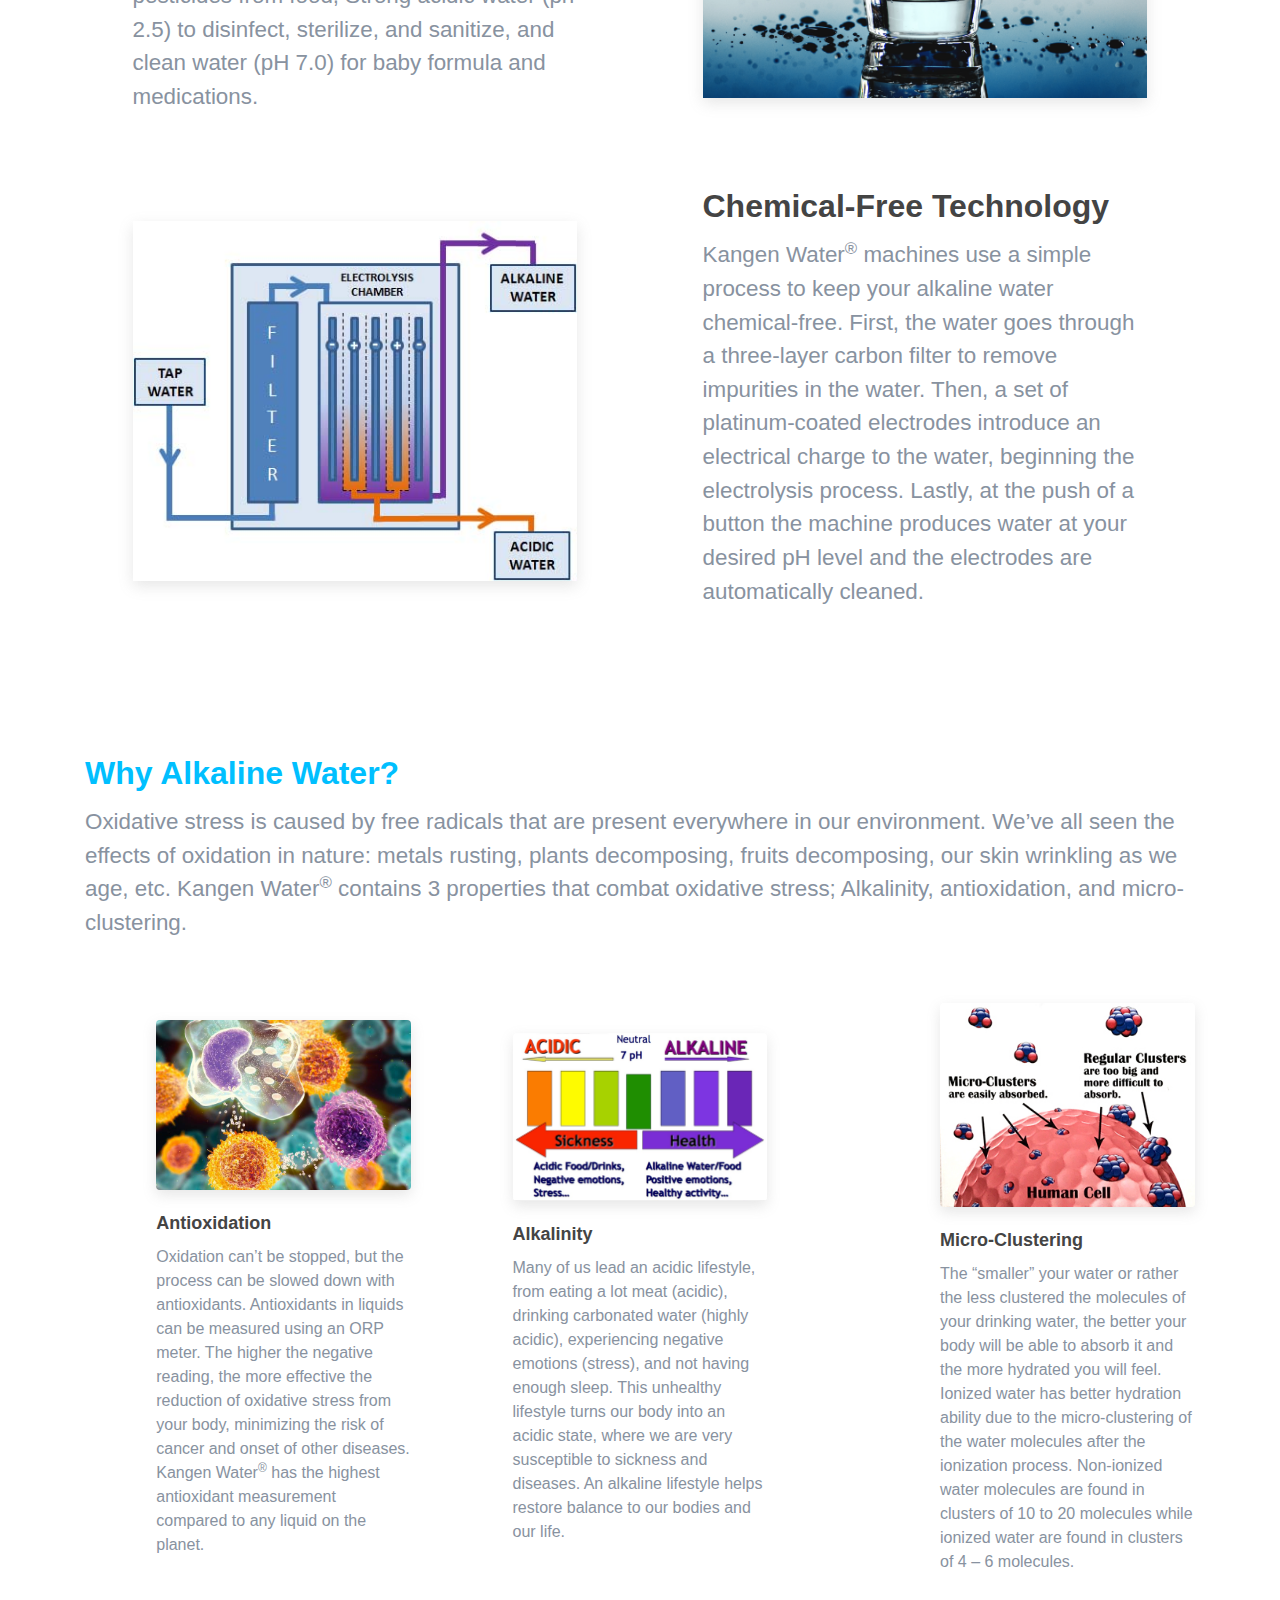
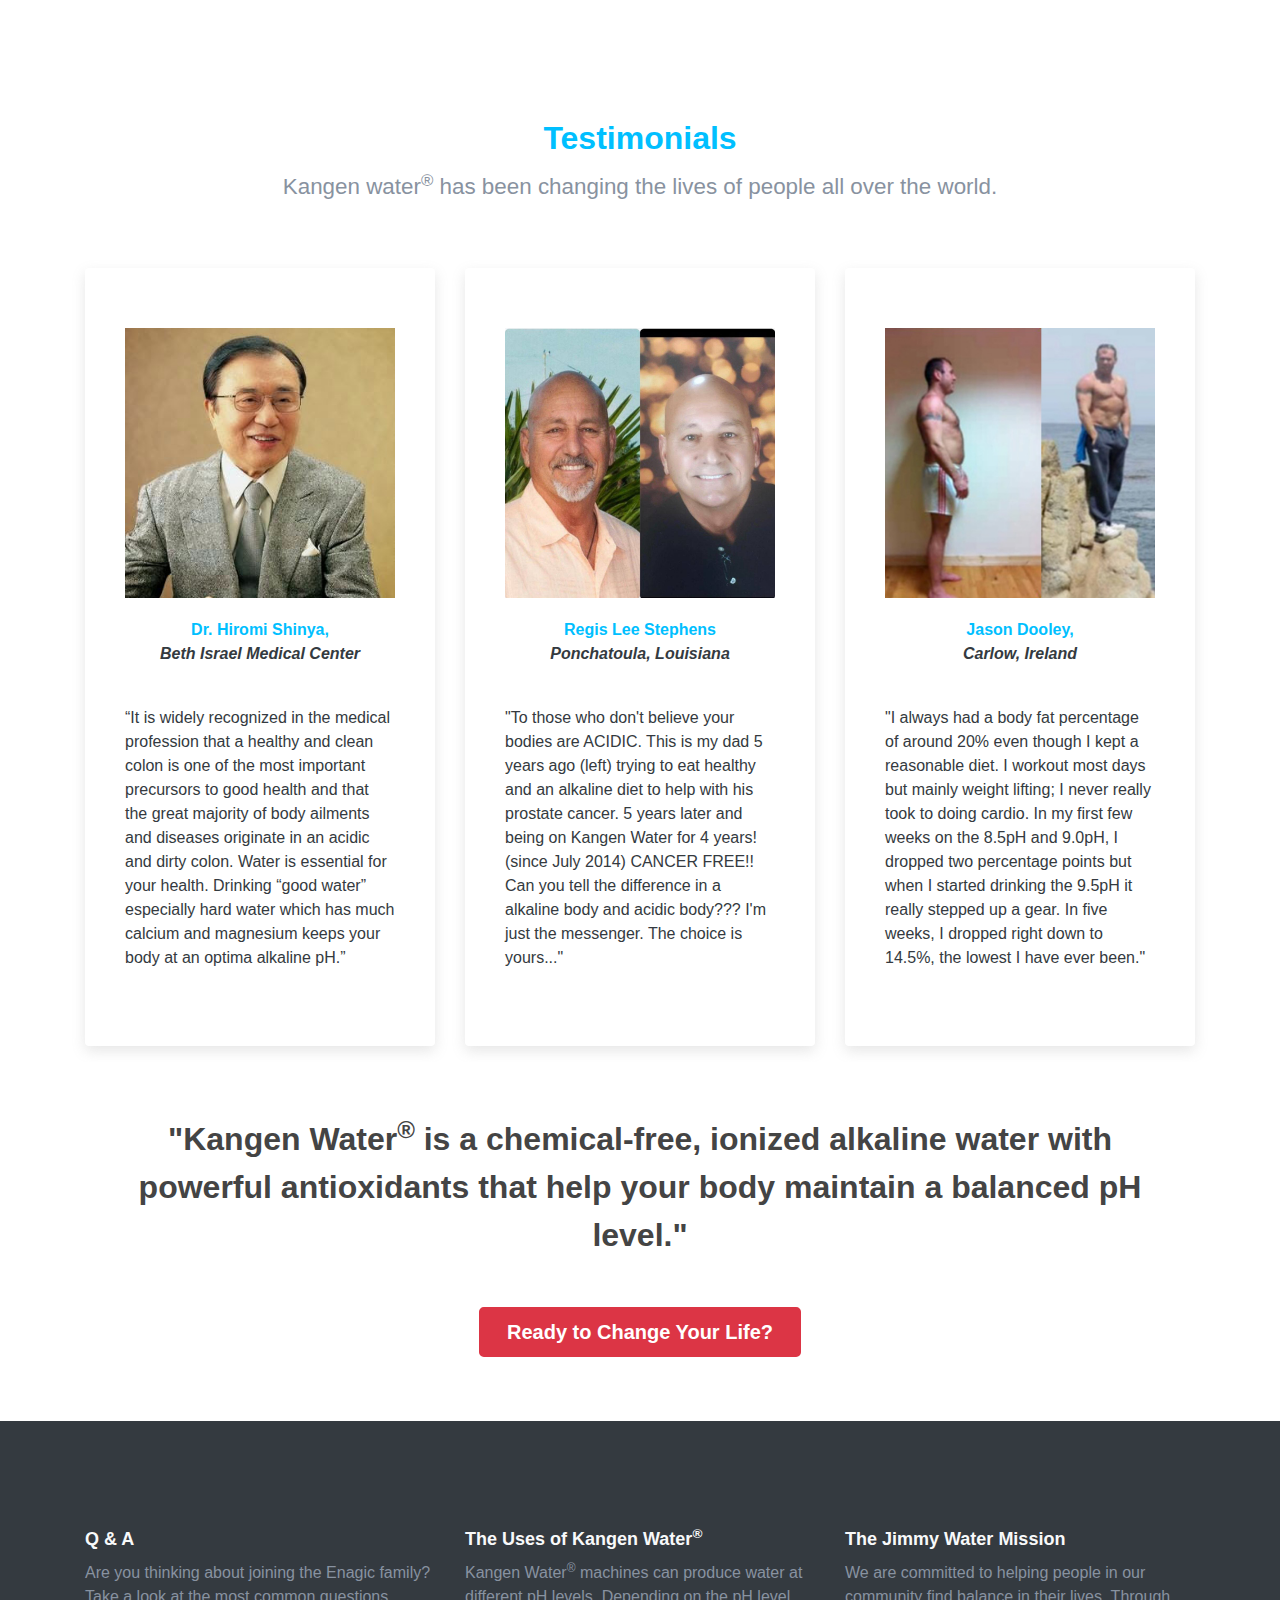
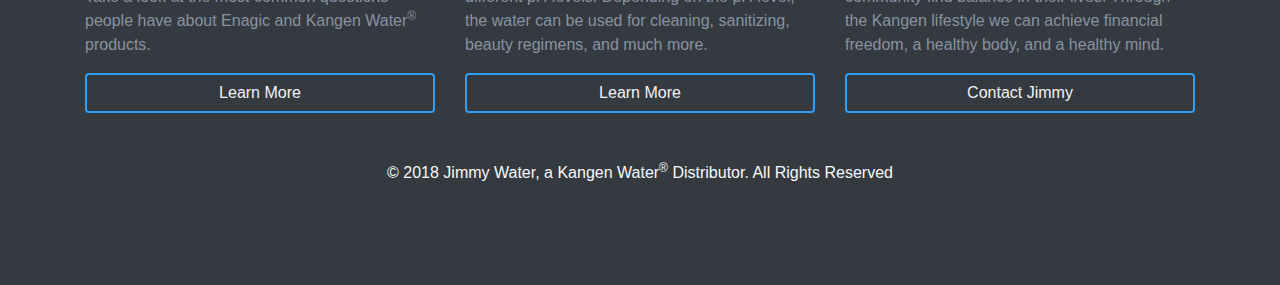
==== commit b3f1b388: "added new images and edited content in homepage per Jimmy's request" ====
--- a/index.html
+++ b/index.html
@@ -36,7 +36,7 @@
       <nav class="navbar navbar-expand-md shadow">
         <a class="navbar-brand" href="/">
           <img src="assets/favicon/android-icon-96x96.png" height="30" alt="Jimmy-Water-Logo">
-          Jimmy Water Co.
+          Jimmy Water
         </a>
 
         <button class="navbar-toggler" type="button" data-toggle="collapse" data-target="#navbarNav3"
@@ -69,14 +69,17 @@
   <main class="Site-content">
     <div class="jumbotron jumbotron-fluid homepage-jumbotron pt-4">
       <div class="container">
-        <h1 class="text-center homepage-title mb-0">Kangen Water</h1>
-        <p class="text-center homepage-subtitle">Producing the healthiest water on the planet since 1964</p>
-        <p class="text-center homepage-hero-text">At the Jimmy Water Co., we are committed to helping people in our
+        <h1 class="text-center homepage-title mb-0">Kangen Water<span class="title-copyright"> &reg;</span>
+        </h1>
+        <p class="text-center homepage-subtitle">Producing the Healthiest Water on the Planet Since 1974</p>
+        <p class="text-center homepage-hero-text">As an international distributor, Jimmy is
+          committed to helping
+          families in our
           community
           find balance
           in their lives. Through
           the Kangen
-          lifestyle we can achieve financial freedom, a healthy body, and a healthy mind.</p>
+          lifestyle, we can achieve a healthy body, a healthy mind, and financial freedom.</p>
         <div class="d-flex flex-row flex-wrap justify-content-around align-items-center mt-5">
           <div class="col-md-8 col-lg-5 px-0 mb-5">
             <img class="img-fluid" src="/assets/images/img-01.png" alt="">
@@ -85,18 +88,13 @@
             <div class="fdb-box fdb-touch p-4 homepage-contact-form shadow-lg">
               <div class="row justify-content-center">
                 <div class="col-12 ">
-                  <h2 class="mb-3 homepage-contact-form-title text-dark">Contact Jimmy Today!</h2>
-                  <p class="m-0 pt-2">Pityful a rethoric question ran over her cheek,
-                    then
-                    she continued her way. On
-                    her
-                    way she met a copy. Pityful a rethoric question ran over her cheek, then
-                    she continued her way. On
-                    her
-                    way she met a copy.</p>
-                </div>
-              </div>
-              <div class="row justify-content-center pt-4 p-2">
+                  <h2 class="mb-3 homepage-contact-form-title">Contact Jimmy Today!</h2>
+                  <p class="m-0 pt-2 text-dark">Start a free trial, book an in-home demo, or order your Kangen Water
+                    <sup>&reg;</sup>
+                    machine today.</p>
+                </div>
+              </div>
+              <div class="row justify-content-center pt-4">
                 <div class="col-12">
                   <form>
                     <div class="row">
@@ -110,7 +108,7 @@
 
                     <div class="row mt-4">
                       <div class="col">
-                        <input type="email" class="form-control" placeholder="Subject">
+                        <input type="email" class="form-control" placeholder="Subject:">
                       </div>
                     </div>
 
@@ -123,7 +121,7 @@
                     <div class="row mt-4">
                       <div class="col text-center">
                         <button type="submit" class="btn btn-danger
-                         shadow font-weight-bold">I'm
+                         shadow-lg font-weight-bold">I'm
                           Ready!</button>
                       </div>
                     </div>
@@ -145,7 +143,7 @@
       <div class="container">
         <div class="row justify-content-center">
           <div class="col-12 text-center">
-            <h2 class="homepage-blue-text">Why Kangen Water?</h2>
+            <h2 class="homepage-blue-text">Why Kangen Water<sup>&reg;</sup>?</h2>
           </div>
         </div>
 
@@ -179,15 +177,16 @@
 
         <div class="row text-left align-items-center pt-5">
           <div class="col-md-7 col-lg-5 m-md-auto">
-            <img alt="image" class="img-fluid shadow" src="/assets/chemical-bottled-water.jpg">
+            <img alt="image" class="img-fluid shadow" src="/assets/images/electrolysis.jpg">
           </div>
 
           <div class="col-12 col-md-5 m-md-auto">
             <h2><strong>Chemical-Free Technology</strong></h2>
-            <p class="lead">Enagic's Kangen
-              Water machines use a simple process to keep your alkaline water chemical-free. First, the water goes
+            <p class="lead">Kangen
+              Water<sup>&reg;</sup> machines use a simple process to keep your alkaline water chemical-free. First, the
+              water goes
               through a three-layer carbon filter to remove impurities in the water. Then, a set of platinum-coated
-              electrodes introduce a small electrical charge to the water, beginning the electrolysis process. Lastly,
+              electrodes introduce an electrical charge to the water, beginning the electrolysis process. Lastly,
               at the push of a button the machine produces water at your desired pH level and the electrodes are
               automatically cleaned.
             </p>
@@ -203,7 +202,8 @@
             <h2 class="homepage-blue-text">Why Alkaline Water?</h2>
             <p class="lead">Oxidative stress is caused by free radicals that are present everywhere in our environment.
               We’ve all seen the effects of oxidation in nature: metals rusting, plants decomposing, fruits decomposing,
-              our skin wrinkling as we age, etc. Kangen water contains 3 properties that combat oxidative stress;
+              our skin wrinkling as we age, etc. Kangen Water<sup>&reg;</sup> contains 3 properties that combat
+              oxidative stress;
               Alkalinity, antioxidation, and micro-clustering.</p>
           </div>
         </div>
@@ -216,12 +216,13 @@
             <p>Oxidation can’t be stopped, but the process can be slowed down with
               antioxidants. Antioxidants in liquids can be measured using an ORP meter. The higher the negative reading,
               the more effective the reduction of oxidative
-              stress from your body, minimizing the risk of cancer and onset of other diseases. Kangen water has the
-              highest antioxidant measurement compared to any liquid on the planet. (~ – 470 ORP)</p>
+              stress from your body, minimizing the risk of cancer and onset of other diseases. Kangen
+              Water<sup>&reg;</sup> has the
+              highest antioxidant measurement compared to any liquid on the planet.</p>
           </div>
 
           <div class="col-12 col-sm-8 col-md-4 col-lg-3 m-sm-auto mr-md-auto ml-md-0">
-            <img alt="image" class="img-fluid rounded shadow" src="/assets/pHChart.jpg">
+            <img alt="image" class="img-fluid rounded shadow" src="/assets/images/alkaline-chart.jpg">
             <h3><strong>Alkalinity</strong></h3>
             <p>
               Many of us lead an acidic lifestyle, from eating a lot meat (acidic), drinking carbonated water (highly
@@ -231,7 +232,7 @@
           </div>
 
           <div class="col-12 col-sm-8 col-md-4 col-lg-3 m-sm-auto ml-md-auto mr-md-0 pt-5 pt-md-0">
-            <img alt="image" class="img-fluid rounded shadow" src="/assets/doctors-appointment.jpg">
+            <img alt="image" class="img-fluid rounded shadow" src="/assets/images/micro.jpg">
             <h3><strong>Micro-Clustering</strong></h3>
             <p>The “smaller” your water or rather the less clustered the molecules of your drinking water, the better
               your body will be able to absorb it and the more hydrated you will feel.
@@ -248,7 +249,7 @@
         <div class="row text-center justify-content-center">
           <div class="col-md-10 col-lg-8">
             <h2 class="homepage-blue-text">Testimonials</h2>
-            <p class="lead">Kangen water has been chnaging the lives of people all over the world. </p>
+            <p class="lead">Kangen water<sup>&reg;</sup> has been changing the lives of people all over the world. </p>
           </div>
         </div>
 
@@ -257,15 +258,16 @@
             <div class="fdb-box">
               <div class="row no-gutters align-items-center">
                 <div class="col-12 text-center">
+                  <img src="./assets/images/hiromi.jpeg" class="img-fluid" alt="something here">
                   <p class="text-dark">
                     <strong class="homepage-blue-text">Dr. Hiromi Shinya,</strong><br>
-                    <em>Beth Israel Medical Center</em>
+                    <em class="font-weight-bold">Beth Israel Medical Center</em>
                   </p>
                 </div>
               </div>
               <div class="row mt-4">
                 <div class="col-12">
-                  <p class="text-dark font-weight-bold">
+                  <p class="text-dark">
                     “It is widely recognized in the medical profession that a healthy and clean colon is one of the most
                     important precursors to good health and that the great majority of body ailments and diseases
                     originate in an acidic and dirty colon. Water is essential for your health. Drinking “good water”
@@ -281,23 +283,20 @@
             <div class="fdb-box">
               <div class="row no-gutters align-items-center">
                 <div class="col-12 text-center">
-                  <p class="text-dark">
-                    <strong class="homepage-blue-text">Dave S.,</strong><br>
-                    <em>Melbourne Florida</em>
+                  <img src="./assets/images/Earl-Stephen.jpg" class="img-fluid" alt="something here">
+                  <p class="text-dark">
+                    <strong class="homepage-blue-text">Regis Lee Stephens</strong><br>
+                    <em class="font-weight-bold">Ponchatoula, Louisiana</em>
                   </p>
                 </div>
               </div>
               <div class="row mt-4">
                 <div class="col-12">
-                  <p class="text-dark font-weight-bold">
-                    "I was introduced to Kangen Water 3 months ago and immediately experienced benefits after one
-                    day. I was
-                    complaining about muscle soreness and stiffness in my joints for the past 4 weeks. After drinking
-                    the water for one day, I awoke the next morning to find 90% of my
-                    soreness and
-                    stiffness was gone! After drinking the water for 2 more months my cholesterol came down
-                    from 255
-                    to 178."
+                  <p class="text-dark">
+                    "To those who don't believe your bodies are ACIDIC. This is my dad 5 years ago (left) trying to eat
+                    healthy and an alkaline diet to help with his prostate cancer. 5 years later and being on Kangen
+                    Water for 4 years! (since July 2014) CANCER FREE!! Can you tell the difference in a alkaline body
+                    and acidic body??? I'm just the messenger. The choice is yours..."
                   </p>
                 </div>
               </div>
@@ -308,19 +307,21 @@
             <div class="fdb-box">
               <div class="row no-gutters align-items-center">
                 <div class="col-12 text-center">
-                  <p class="text-dark">
-                    <strong class="homepage-blue-text">Mike Lennox,</strong><br>
-                    <em>Xhilarate Fitness</em>
+                  <img src="./assets/images/testimonial3.jpg" class="img-fluid" alt="something here">
+                  <p class="text-dark">
+                    <strong class="homepage-blue-text">Jason Dooley,</strong><br>
+                    <em class="font-weight-bold">Carlow, Ireland</em>
                   </p>
                 </div>
               </div>
               <div class="row mt-4">
                 <div class="col-12">
-                  <p class="text-dark font-weight-bold">
-                    "Water is so important. Every organ of the body needs water. It is essential. Through learning,
-                    researching, seeing testimonies, and trying it out myself I immediately noticed a difference in my
-                    energy and I just feel better. I ordered my machine and started sharing water with my clients. What
-                    is the foundation. Try it out and notice the difference. Water is life."
+                  <p class="text-dark">
+                    "I always had a body fat percentage of around 20% even though I kept a reasonable diet. I
+                    workout most days but mainly weight lifting; I never really took to doing cardio. In my first few
+                    weeks on the 8.5pH and 9.0pH, I dropped two percentage points but when I started
+                    drinking the 9.5pH it really stepped up a gear. In five weeks, I dropped right
+                    down to 14.5%, the lowest I have ever been."
                   </p>
                 </div>
               </div>
@@ -334,8 +335,9 @@
       <div class="container align-items-center justify-content-center d-flex">
         <div class="row justify-content-center text-center">
           <div class="col-12 col-md-11">
-            <h2>"Kangen Water is filtered, chemical-free alkaline water with powerful antioxidants that help your body
-              maintain a balanced pH level"</h2>
+            <h2>"Kangen Water<sup>&reg;</sup> is a chemical-free, ionized alkaline water with powerful antioxidants that
+              help your body
+              maintain a balanced pH level."</h2>
             <p class="
             mt-5"><a href="https://www.froala.com" class="btn btn-lg btn-danger font-weight-bold">Ready to Change
                 Your
@@ -351,13 +353,14 @@
         <div class="col-12 col-sm-6 col-md-4 d-flex flex-column justify-content-between">
           <h3><strong>Q & A</strong></h3>
           <p>Are you thinking about joining the Enagic family? Take a look at the most common questions people have
-            about Enagic and Kangen Water products.</p>
+            about Enagic and Kangen Water<sup>&reg;</sup> products.</p>
           <a class="btn btn-outline-primary text-center" href="/pages/kangen-alkaline-water/Q&A/">Learn More</a>
         </div>
 
         <div class="col-12 col-sm-6 col-md-4 mt-4 mt-sm-0 d-flex flex-column justify-content-between">
-          <h3><strong>The Uses of Kangen Water</strong></h3>
-          <p>Kangen Water machines can produce water at different pH levels. Depending on the pH level, the water can
+          <h3><strong>The Uses of Kangen Water<sup>&reg;</sup></strong></h3>
+          <p>Kangen Water<sup>&reg;</sup> machines can produce water at different pH levels. Depending on the pH level,
+            the water can
             be
             used for cleaning, sanitizing, beauty regimens, and much more. </p>
           <a class="btn btn-outline-primary text-center" href="/pages/kangen-alkaline-water/Q&A/">Learn
@@ -374,7 +377,7 @@
 
       <div class="row mt-5">
         <div class="col text-center text-light">
-          © 2018 Jimmy Water, a Kangen Water Distributor. All Rights Reserved
+          © 2018 Jimmy Water, a Kangen Water<sup>&reg;</sup> Distributor. All Rights Reserved
         </div>
       </div>
     </div>
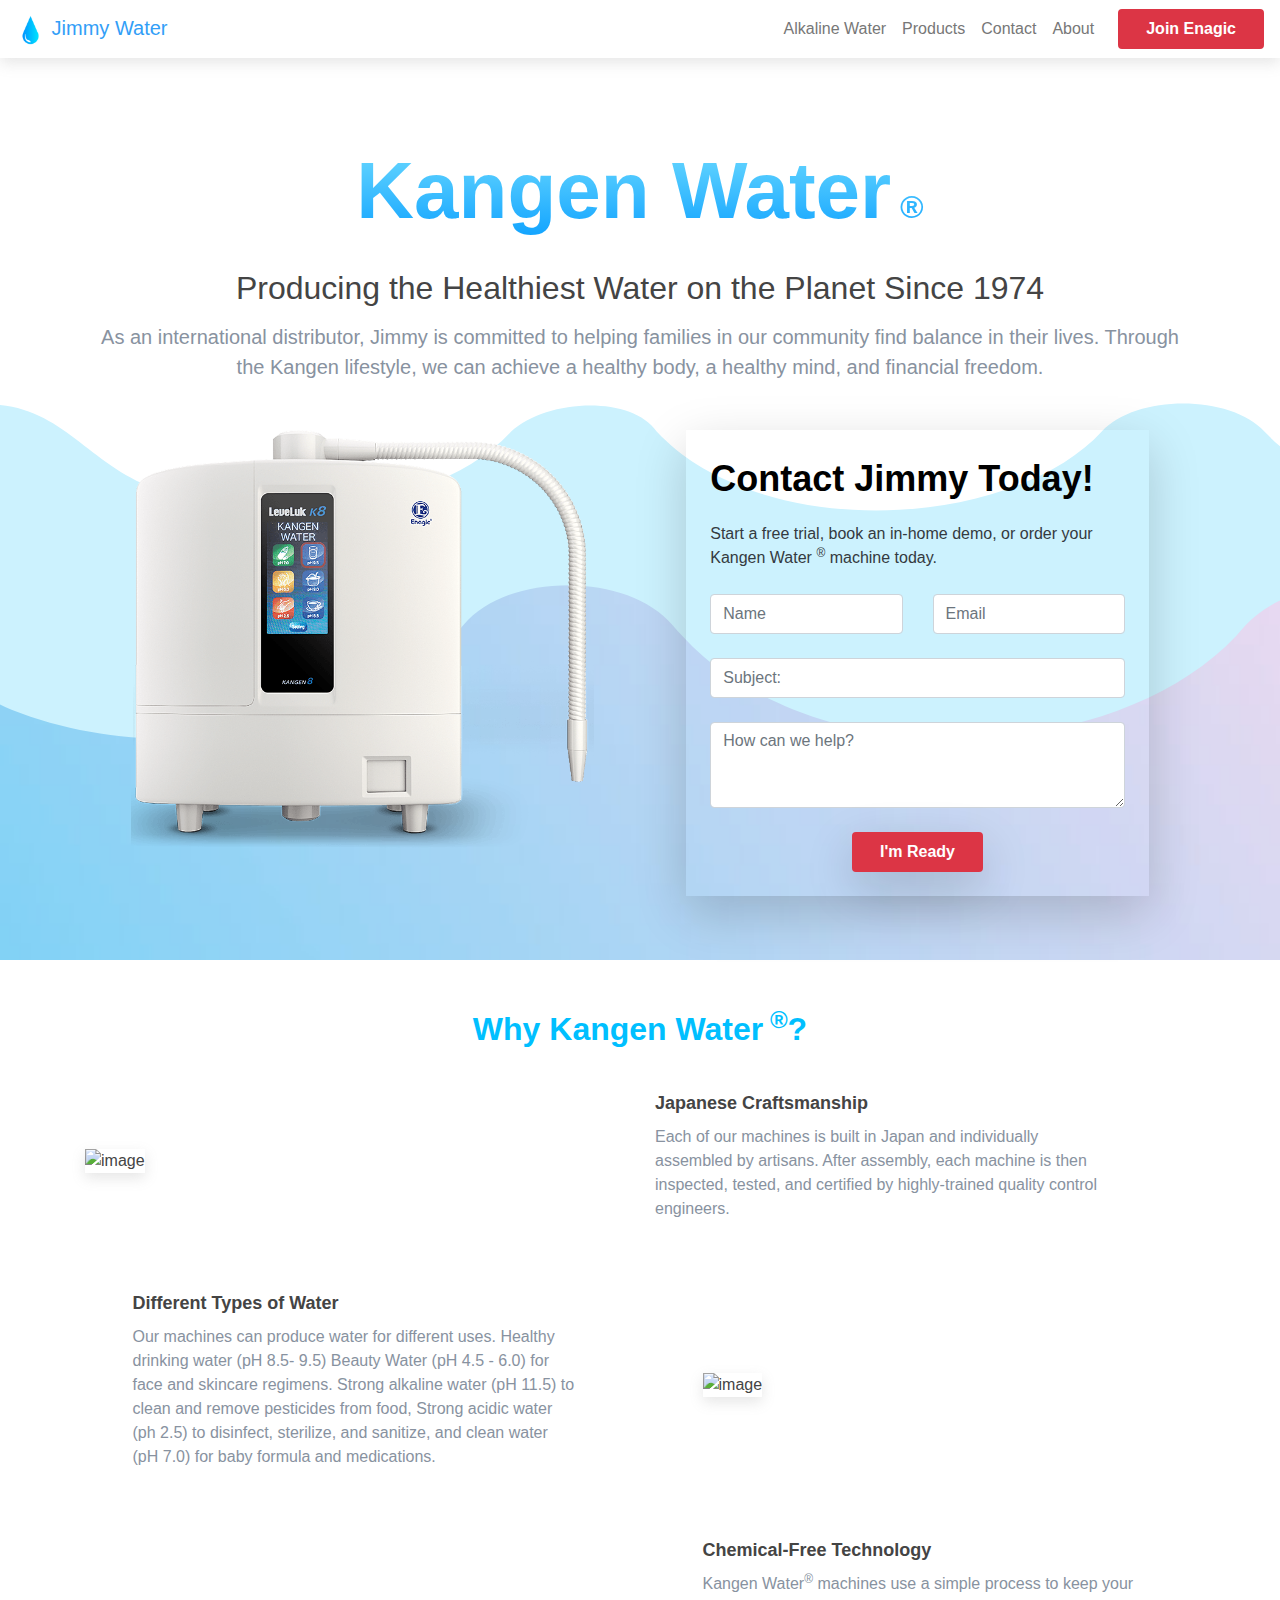
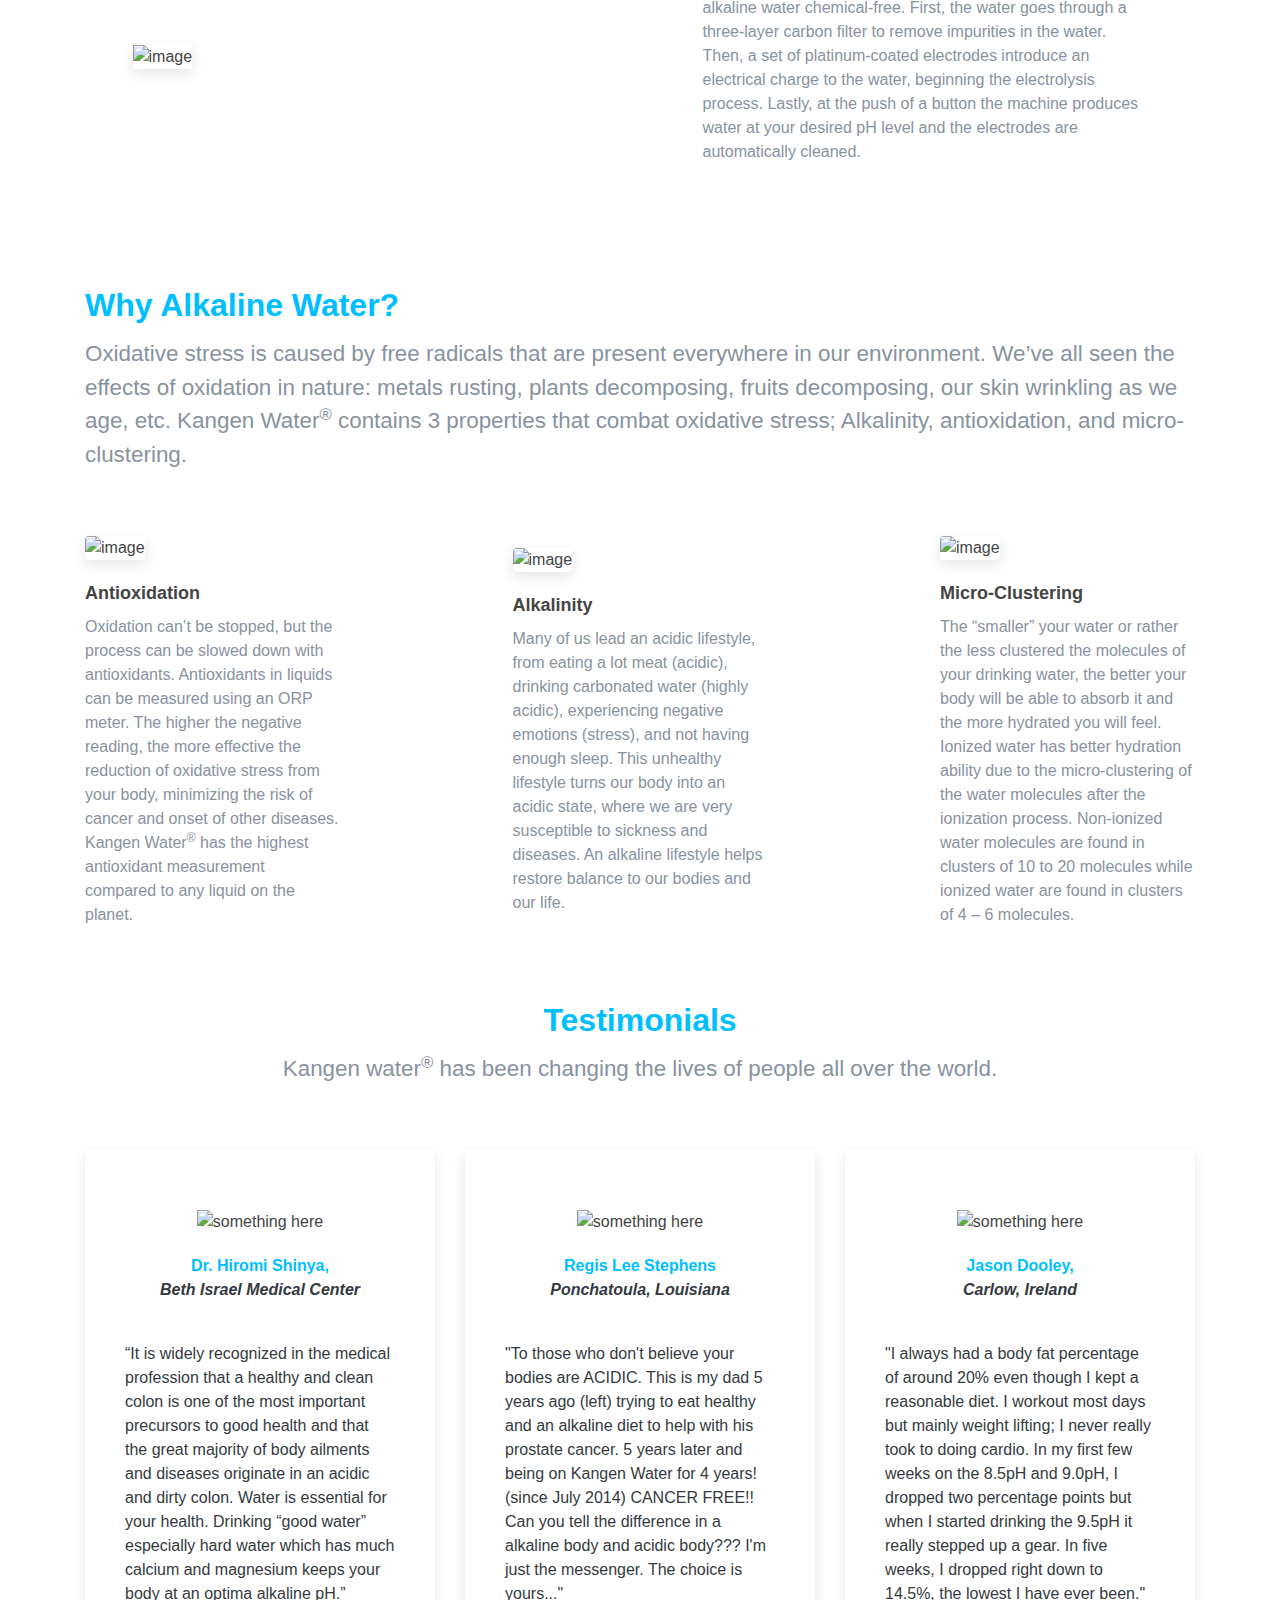
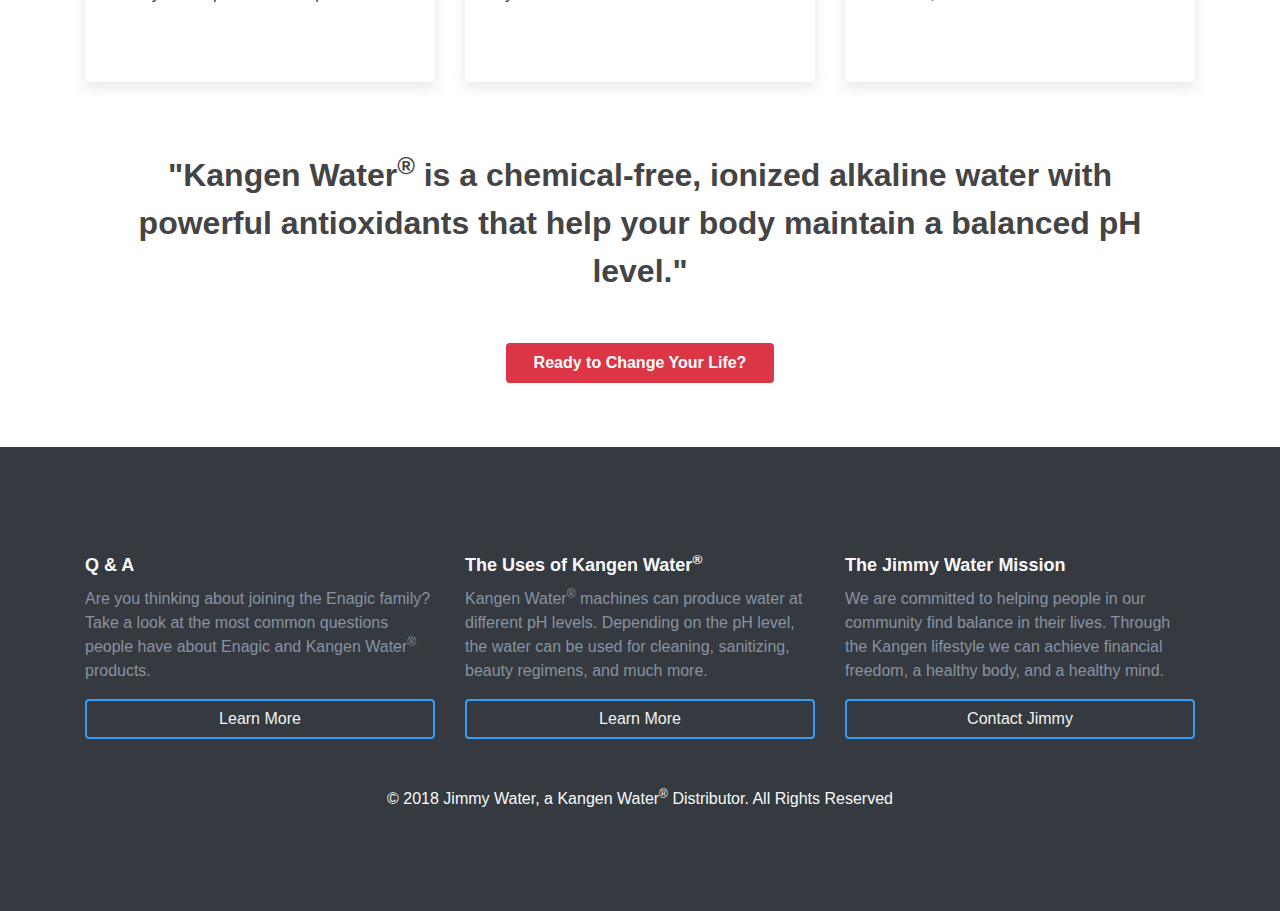
==== commit 1045f357: "updated content" ====
--- a/index.html
+++ b/index.html
@@ -23,7 +23,7 @@
   <link rel="manifest" href="/assets/favicon/manifest.json">
   <meta name="msapplication-TileColor" content="#ffffff">
   <meta name="msapplication-TileImage" content="/assets/favicon/ms-icon-144x144.png">
-  <meta name="theme-color" content="#ffffff">
+  <meta name="theme-color" content="#42b9e0">
   <link rel="stylesheet" href="/css/bootstrap.min.css" />
   <link rel="stylesheet" href="/css/froala_blocks.min.css" />
   <link rel="stylesheet" href="/css/styles.css" />
@@ -31,7 +31,7 @@
 
 <body class="Site">
 
-  <header>
+  <header class="mb-3">
     <div class="container-fluid p-0">
       <nav class="navbar navbar-expand-md shadow">
         <a class="navbar-brand" href="/">
@@ -67,9 +67,9 @@
     </div>
   </header>
   <main class="Site-content">
-    <div class="jumbotron jumbotron-fluid homepage-jumbotron pt-4">
+    <div class="jumbotron jumbotron-fluid homepage-jumbotron">
       <div class="container">
-        <h1 class="text-center homepage-title mb-0">Kangen Water<span class="title-copyright"> &reg;</span>
+        <h1 class="text-center homepage-title mb-3">Kangen Water<span class="title-copyright"> &reg;</span>
         </h1>
         <p class="text-center homepage-subtitle">Producing the Healthiest Water on the Planet Since 1974</p>
         <p class="text-center homepage-hero-text">As an international distributor, Jimmy is
@@ -81,11 +81,11 @@
           the Kangen
           lifestyle, we can achieve a healthy body, a healthy mind, and financial freedom.</p>
         <div class="d-flex flex-row flex-wrap justify-content-around align-items-center mt-5">
-          <div class="col-md-8 col-lg-5 px-0 mb-5">
+          <div class="col-8 col-lg-5 px-0 mb-5">
             <img class="img-fluid" src="/assets/images/img-01.png" alt="">
           </div>
-          <div class="col-lg-5">
-            <div class="fdb-box fdb-touch p-4 homepage-contact-form shadow-lg">
+          <div class="col-lg-5 p-0">
+            <div class="fdb-box fdb-touch p-4 homepage-contact-form shadow-lg col-12">
               <div class="row justify-content-center">
                 <div class="col-12 ">
                   <h2 class="mb-3 homepage-contact-form-title">Contact Jimmy Today!</h2>
@@ -96,19 +96,19 @@
               </div>
               <div class="row justify-content-center pt-4">
                 <div class="col-12">
-                  <form>
+                  <form action="https://formspree.io/jimmywater9.5@gmail.com" method="POST">
                     <div class="row">
                       <div class="col-12 col-md">
-                        <input type="text" class="form-control" placeholder="Name">
+                        <input type="text" class="form-control" placeholder="Name" name="name">
                       </div>
                       <div class="col-12 col-md mt-4 mt-md-0">
-                        <input type="text" class="form-control" placeholder="Email">
+                        <input type="text" class="form-control" placeholder="Email" name="_replyto">
                       </div>
                     </div>
 
                     <div class="row mt-4">
                       <div class="col">
-                        <input type="email" class="form-control" placeholder="Subject:">
+                        <input type="text" class="form-control" placeholder="Subject:" name="subject">
                       </div>
                     </div>
 
@@ -120,19 +120,14 @@
                     </div>
                     <div class="row mt-4">
                       <div class="col text-center">
-                        <button type="submit" class="btn btn-danger
-                         shadow-lg font-weight-bold">I'm
-                          Ready!</button>
+                        <input type="submit" class="btn btn-danger
+                         shadow-lg font-weight-bold" value="I'm Ready"></input>
                       </div>
                     </div>
                   </form>
                 </div>
               </div>
             </div>
-
-
-
-
           </div>
         </div>
       </div>
@@ -143,18 +138,20 @@
       <div class="container">
         <div class="row justify-content-center">
           <div class="col-12 text-center">
-            <h2 class="homepage-blue-text">Why Kangen Water<sup>&reg;</sup>?</h2>
+            <h2 class="homepage-blue-text homepage-section-title">Why Kangen Water<sup class="homepage-copyright">
+                &reg;</sup>?</h2>
           </div>
         </div>
 
         <div class="row text-left align-items-center pt-4">
           <div class="col-md-7 col-lg-5">
-            <img alt="image" class="img-fluid shadow" src="/assets/japan-mount-fiji.jpg">
-          </div>
-
-          <div class="col-12 col-md-5 m-md-auto">
-            <h2><strong>Japanese Craftsmanship</strong></h2>
-            <p class="lead">Each of our machines is built in Japan and individually assembled by artisans. After
+            <img alt="image" class="img-fluid shadow hidden mb-xs-5 lazy" src="assets/images/white-background.svg"
+              data-src="/assets/japan-mount-fiji.jpg">
+          </div>
+
+          <div class="col-12 col-md-5 m-md-auto mt-4">
+            <h3 class="homepage-section-subtitle"><strong>Japanese Craftsmanship</strong></h3>
+            <p class="">Each of our machines is built in Japan and individually assembled by artisans. After
               assembly, each machine is then inspected, tested, and certified by highly-trained quality control
               engineers.
             </p>
@@ -163,12 +160,13 @@
 
         <div class="row text-left align-items-center pt-5">
           <div class="col-md-7 col-lg-5 m-md-auto order-md-5">
-            <img alt="image" class="img-fluid shadow" src="/assets/glass-of-water.jpg">
-          </div>
-
-          <div class="col-12 col-md-5 m-md-auto">
-            <h2><strong>Different Types of Water</strong></h2>
-            <p class="lead">Our machines can produce water for different uses. Healthy drinking water (pH 8.5- 9.5)
+            <img alt="image" class="img-fluid shadow hidden lazy" src="assets/images/white-background.svg"
+              data-src="/assets/glass-of-water.jpg">
+          </div>
+
+          <div class="col-12 col-md-5 m-md-auto mt-4">
+            <h3 class="homepage-section-subtitle"><strong>Different Types of Water</strong></h3>
+            <p class="">Our machines can produce water for different uses. Healthy drinking water (pH 8.5- 9.5)
               Beauty Water (pH 4.5 - 6.0) for face and skincare regimens. Strong alkaline water (pH 11.5) to clean and
               remove pesticides from food, Strong acidic water (ph 2.5) to disinfect, sterilize, and sanitize, and clean
               water (pH 7.0) for baby formula and medications.</p>
@@ -177,12 +175,13 @@
 
         <div class="row text-left align-items-center pt-5">
           <div class="col-md-7 col-lg-5 m-md-auto">
-            <img alt="image" class="img-fluid shadow" src="/assets/images/electrolysis.jpg">
-          </div>
-
-          <div class="col-12 col-md-5 m-md-auto">
-            <h2><strong>Chemical-Free Technology</strong></h2>
-            <p class="lead">Kangen
+            <img alt="image" class="img-fluid shadow hidden lazy" src="assets/images/white-background.svg"
+              data-src="/assets/images/electrolysis.jpg">
+          </div>
+
+          <div class="col-12 col-md-5 m-md-auto mt-4">
+            <h3 class="homepage-section-subtitle"><strong>Chemical-Free Technology</strong></h3>
+            <p class="">Kangen
               Water<sup>&reg;</sup> machines use a simple process to keep your alkaline water chemical-free. First, the
               water goes
               through a three-layer carbon filter to remove impurities in the water. Then, a set of platinum-coated
@@ -195,11 +194,11 @@
       </div>
     </section>
     <!-- WHY ALKALINE WATER? -->
-    <section class="fdb-block pb-0">
+    <section class="fdb-block pb-0 pt-5 mt-5">
       <div class="container">
         <div class="row justify-content-center">
           <div class="col-12 text-left">
-            <h2 class="homepage-blue-text">Why Alkaline Water?</h2>
+            <h2 class="homepage-blue-text homepage-section-title">Why Alkaline Water?</h2>
             <p class="lead">Oxidative stress is caused by free radicals that are present everywhere in our environment.
               We’ve all seen the effects of oxidation in nature: metals rusting, plants decomposing, fruits decomposing,
               our skin wrinkling as we age, etc. Kangen Water<sup>&reg;</sup> contains 3 properties that combat
@@ -209,9 +208,9 @@
         </div>
 
         <div class="row text-left mt-5">
-
-          <div class="col-12 col-sm-8 col-md-4 col-lg-3 m-sm-auto pt-5 pt-md-0">
-            <img alt="image" class="img-fluid rounded shadow" src="/assets/freeradicals.jpg">
+          <div class="col-12 col-sm-8 col-md-4 col-lg-3 mr-sm-auto pt-5 pt-md-0">
+            <img alt="image" class="img-fluid rounded shadow hidden lazy" src="assets/images/white-background.svg"
+              data-src="/assets/freeradicals.jpg">
             <h3><strong>Antioxidation</strong></h3>
             <p>Oxidation can’t be stopped, but the process can be slowed down with
               antioxidants. Antioxidants in liquids can be measured using an ORP meter. The higher the negative reading,
@@ -221,8 +220,9 @@
               highest antioxidant measurement compared to any liquid on the planet.</p>
           </div>
 
-          <div class="col-12 col-sm-8 col-md-4 col-lg-3 m-sm-auto mr-md-auto ml-md-0">
-            <img alt="image" class="img-fluid rounded shadow" src="/assets/images/alkaline-chart.jpg">
+          <div class="col-12 col-sm-8 col-md-4 col-lg-3 m-sm-auto mr-md-auto">
+            <img alt="image" class="img-fluid rounded shadow hidden lazy" src="assets/images/white-background.svg"
+              data-src="/assets/images/alkaline-chart.jpg">
             <h3><strong>Alkalinity</strong></h3>
             <p>
               Many of us lead an acidic lifestyle, from eating a lot meat (acidic), drinking carbonated water (highly
@@ -232,7 +232,8 @@
           </div>
 
           <div class="col-12 col-sm-8 col-md-4 col-lg-3 m-sm-auto ml-md-auto mr-md-0 pt-5 pt-md-0">
-            <img alt="image" class="img-fluid rounded shadow" src="/assets/images/micro.jpg">
+            <img alt="image" class="img-fluid rounded shadow hidden lazy" src="assets/images/white-background.svg"
+              data-src="/assets/images/micro.jpg">
             <h3><strong>Micro-Clustering</strong></h3>
             <p>The “smaller” your water or rather the less clustered the molecules of your drinking water, the better
               your body will be able to absorb it and the more hydrated you will feel.
@@ -244,11 +245,11 @@
       </div>
     </section>
     <!-- TESTIMONIALS -->
-    <section class="fdb-block pb-3">
+    <section class="fdb-block pb-3 pt-5">
       <div class="container">
         <div class="row text-center justify-content-center">
           <div class="col-md-10 col-lg-8">
-            <h2 class="homepage-blue-text">Testimonials</h2>
+            <h2 class="homepage-blue-text homepage-section-title">Testimonials</h2>
             <p class="lead">Kangen water<sup>&reg;</sup> has been changing the lives of people all over the world. </p>
           </div>
         </div>
@@ -258,7 +259,8 @@
             <div class="fdb-box">
               <div class="row no-gutters align-items-center">
                 <div class="col-12 text-center">
-                  <img src="./assets/images/hiromi.jpeg" class="img-fluid" alt="something here">
+                  <img src="assets/images/white-background.svg" data-src="./assets/images/hiromi.jpeg"
+                    class="lazy img-fluid img-zoom hidden" alt="something here">
                   <p class="text-dark">
                     <strong class="homepage-blue-text">Dr. Hiromi Shinya,</strong><br>
                     <em class="font-weight-bold">Beth Israel Medical Center</em>
@@ -283,7 +285,8 @@
             <div class="fdb-box">
               <div class="row no-gutters align-items-center">
                 <div class="col-12 text-center">
-                  <img src="./assets/images/Earl-Stephen.jpg" class="img-fluid" alt="something here">
+                  <img src="assets/images/white-background.svg" data-src="./assets/images/Earl-Stephen.jpg"
+                    class="lazy img-fluid img-zoom hidden" alt="something here">
                   <p class="text-dark">
                     <strong class="homepage-blue-text">Regis Lee Stephens</strong><br>
                     <em class="font-weight-bold">Ponchatoula, Louisiana</em>
@@ -307,7 +310,8 @@
             <div class="fdb-box">
               <div class="row no-gutters align-items-center">
                 <div class="col-12 text-center">
-                  <img src="./assets/images/testimonial3.jpg" class="img-fluid" alt="something here">
+                  <img src="assets/images/white-background.svg" data-src="./assets/images/testimonial3.jpg"
+                    class="lazy img-fluid img-zoom hidden" alt="something here">
                   <p class="text-dark">
                     <strong class="homepage-blue-text">Jason Dooley,</strong><br>
                     <em class="font-weight-bold">Carlow, Ireland</em>
@@ -334,12 +338,14 @@
     <section class="fdb-block fdb-viewport py-5">
       <div class="container align-items-center justify-content-center d-flex">
         <div class="row justify-content-center text-center">
-          <div class="col-12 col-md-11">
-            <h2>"Kangen Water<sup>&reg;</sup> is a chemical-free, ionized alkaline water with powerful antioxidants that
+          <div class="col-11 m-auto">
+            <h2 class="homepage-bottom-title">"Kangen Water<sup>&reg;</sup> is a chemical-free, ionized alkaline water
+              with
+              powerful antioxidants that
               help your body
               maintain a balanced pH level."</h2>
             <p class="
-            mt-5"><a href="https://www.froala.com" class="btn btn-lg btn-danger font-weight-bold">Ready to Change
+            mt-5"><a href="./pages/contact-jimmy/" class="btn btn-danger font-weight-bold">Ready to Change
                 Your
                 Life?</a></p>
           </div>
@@ -363,7 +369,7 @@
             the water can
             be
             used for cleaning, sanitizing, beauty regimens, and much more. </p>
-          <a class="btn btn-outline-primary text-center" href="/pages/kangen-alkaline-water/Q&A/">Learn
+          <a class="btn btn-outline-primary text-center" href="/pages/kangen-alkaline-water/">Learn
             More</a>
         </div>
 
@@ -385,6 +391,8 @@
   <script src="/js/jquery-3.3.1.min.js"></script>
   <script src="/js/popper.min.js"></script>
   <script src="/js/bootstrap.min.js"></script>
+  <script src="/js/zoom-when-in-view.js"></script>
+  <script src="/js/laziness.js"></script>
 </body>
 
 </html>